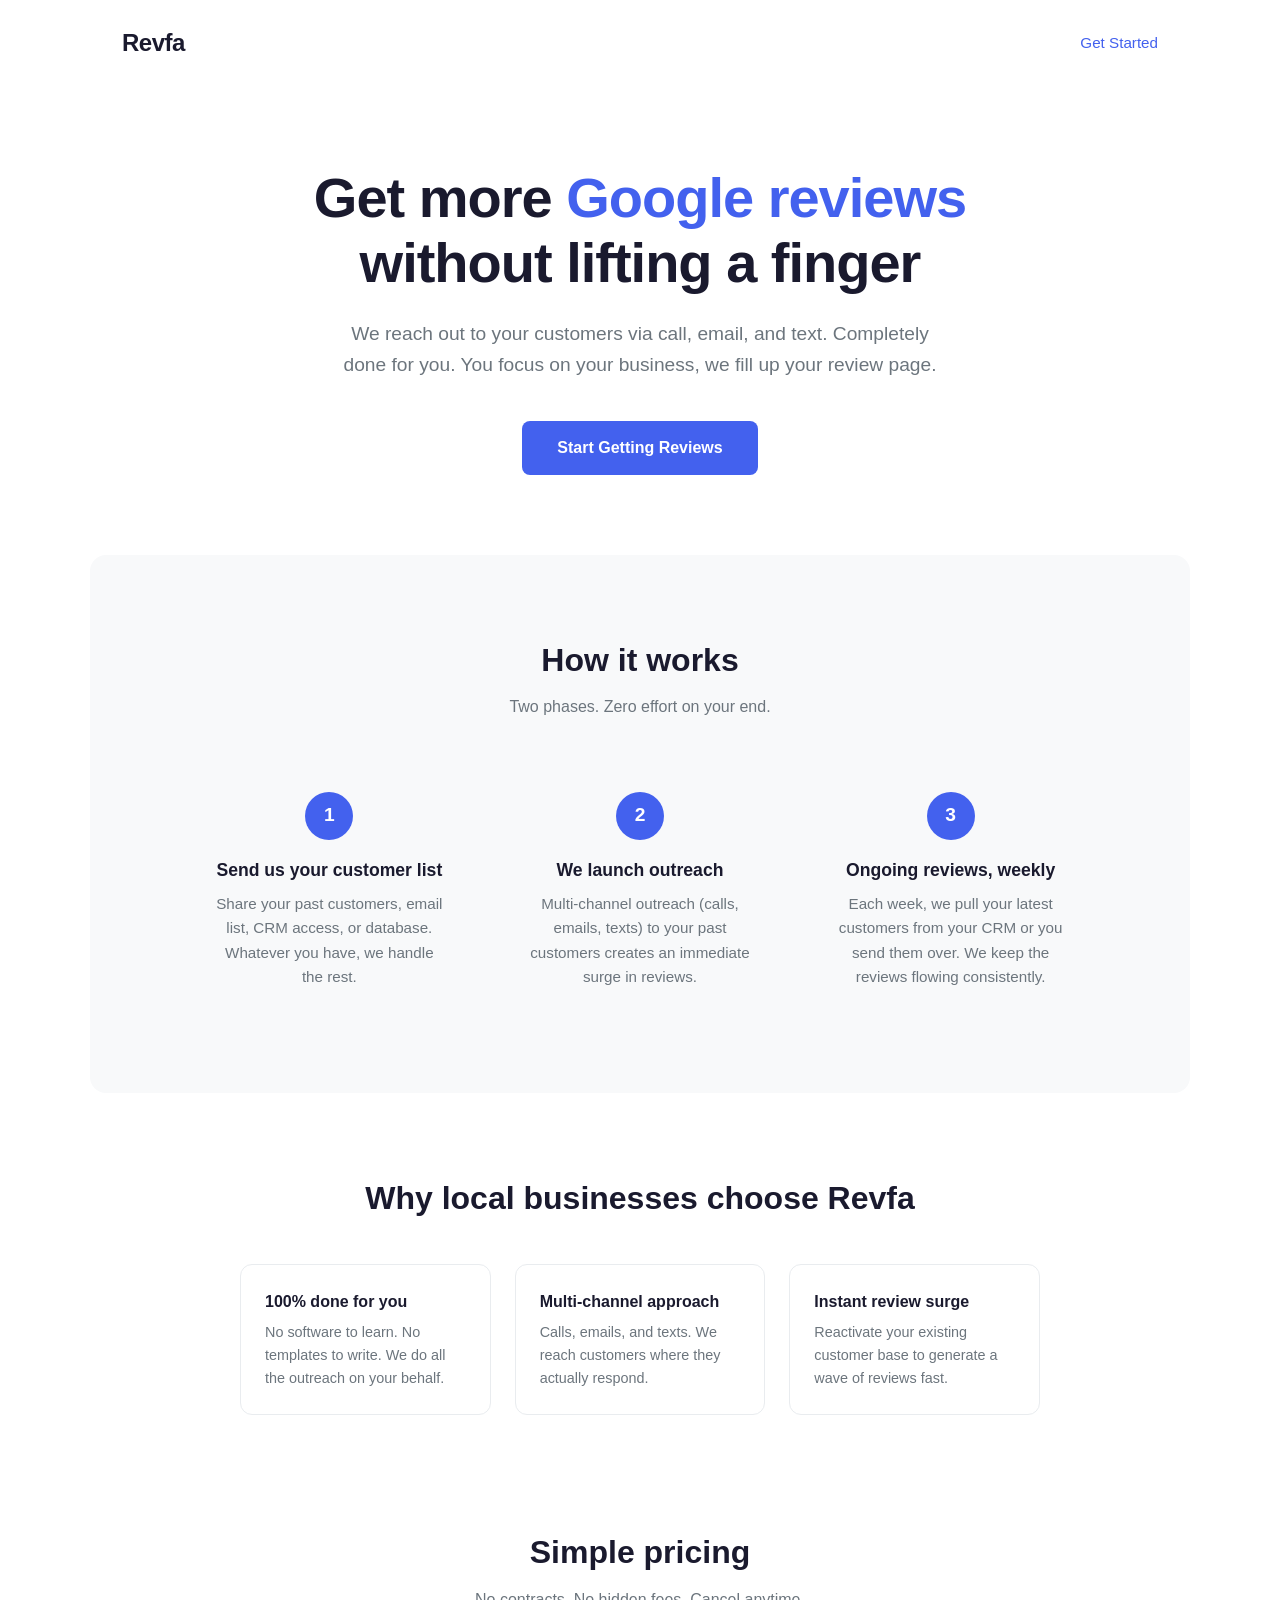
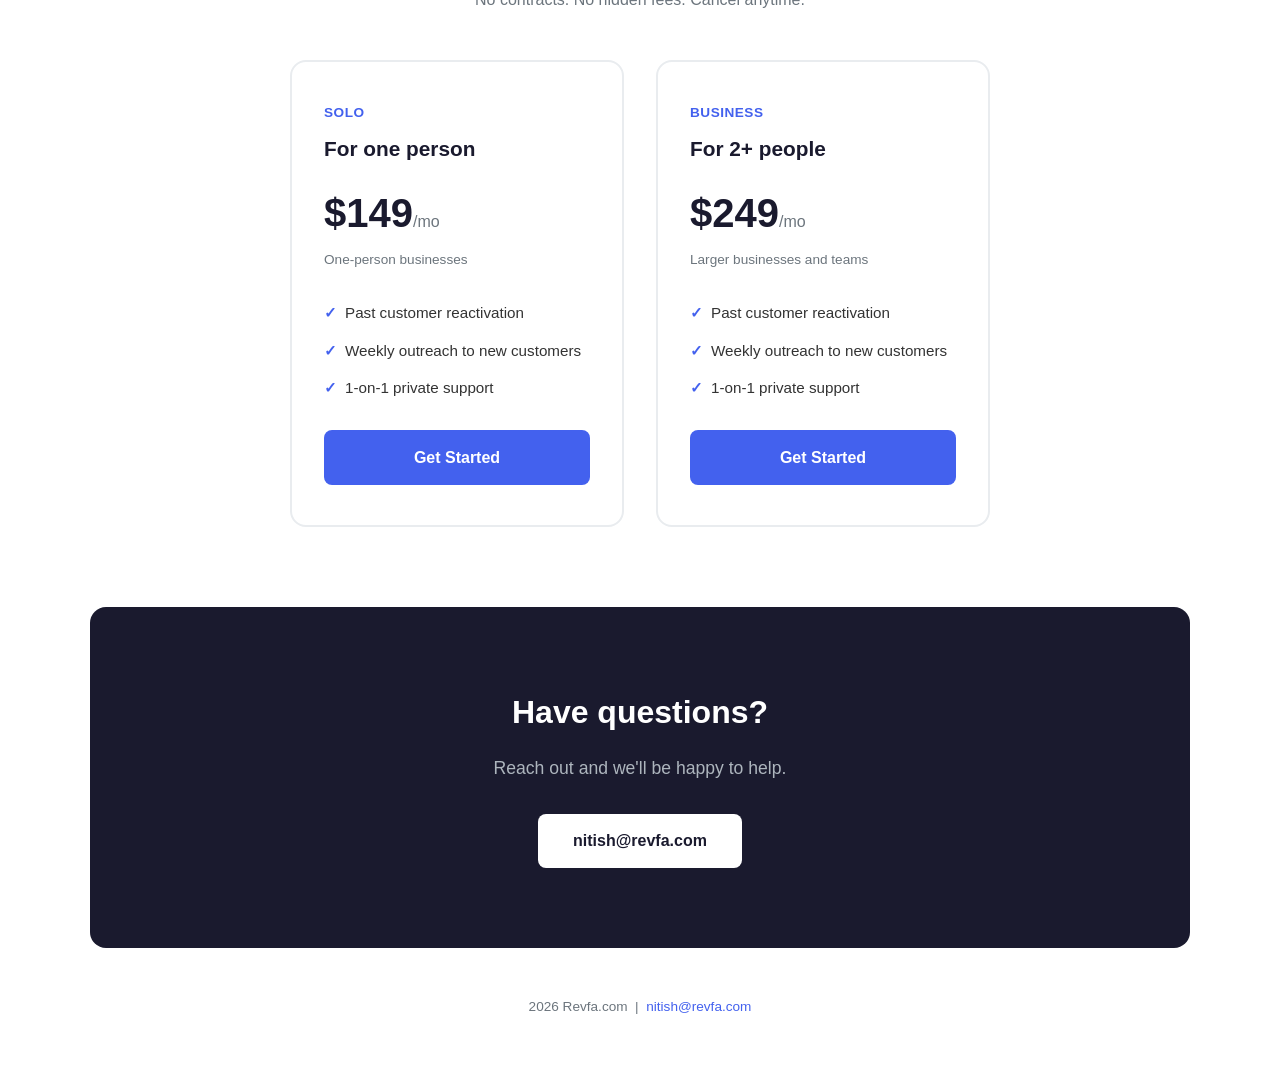
==== index.html @ 85f2ba92 "Update index.html" ====
<!DOCTYPE html>
<html lang="en">
<head>
    <meta charset="UTF-8">
    <meta name="viewport" content="width=device-width, initial-scale=1.0">
    <title>Revfa</title>
    <meta name="description" content="Revfa helps local businesses get more Google reviews through done-for-you multi-channel outreach to your customers.">
    <link rel="icon" href="data:image/svg+xml,<svg xmlns='http://www.w3.org/2000/svg' viewBox='0 0 32 32'><text x='4' y='26' font-size='28' font-weight='bold' font-family='system-ui,sans-serif' fill='%234361ee'>R</text></svg>">
    <style>
        * {
            margin: 0;
            padding: 0;
            box-sizing: border-box;
        }

        :root {
            --primary: #1a1a2e;
            --accent: #4361ee;
            --accent-hover: #3a56d4;
            --light: #f8f9fa;
            --gray: #6c757d;
            --border: #e9ecef;
        }

        html {
            scroll-behavior: smooth;
        }

        body {
            font-family: -apple-system, BlinkMacSystemFont, 'Segoe UI', Roboto, sans-serif;
            color: var(--primary);
            line-height: 1.6;
            background: #fff;
            overflow-x: hidden;
        }

        nav {
            display: flex;
            justify-content: space-between;
            align-items: center;
            padding: 1.5rem 2rem;
            max-width: 1100px;
            margin: 0 auto;
        }

        .logo {
            font-size: 1.5rem;
            font-weight: 700;
            letter-spacing: -0.5px;
        }

        nav a {
            color: var(--accent);
            text-decoration: none;
            font-weight: 500;
            font-size: 0.95rem;
        }

        section {
            max-width: 1100px;
            margin: 0 auto;
            padding: 5rem 2rem;
        }

        /* Hero */
        .hero {
            text-align: center;
        }

        .hero h1 {
            font-size: clamp(2.2rem, 5vw, 3.5rem);
            font-weight: 800;
            line-height: 1.15;
            margin-bottom: 1.5rem;
            letter-spacing: -1px;
        }

        .hero h1 span {
            color: var(--accent);
        }

        .hero p {
            font-size: 1.2rem;
            color: var(--gray);
            max-width: 600px;
            margin: 0 auto 2.5rem;
        }

        .cta-btn {
            display: inline-block;
            background: var(--accent);
            color: #fff;
            padding: 0.9rem 2.2rem;
            border-radius: 8px;
            text-decoration: none;
            font-weight: 600;
            font-size: 1rem;
            transition: background 0.2s;
        }

        .cta-btn:hover {
            background: var(--accent-hover);
        }

        /* How it works */
        .how-it-works {
            background: var(--light);
            border-radius: 16px;
            padding: 5rem 2rem;
            margin: 0 auto;
            max-width: 1100px;
        }

        .how-it-works h2 {
            text-align: center;
            font-size: 2rem;
            margin-bottom: 0.5rem;
        }

        .how-it-works > p {
            text-align: center;
            color: var(--gray);
            margin-bottom: 3rem;
        }

        .steps {
            display: grid;
            grid-template-columns: repeat(auto-fit, minmax(250px, 1fr));
            gap: 2rem;
            max-width: 900px;
            margin: 0 auto;
        }

        .step {
            text-align: center;
            padding: 1.5rem;
        }

        .step-number {
            display: inline-flex;
            align-items: center;
            justify-content: center;
            width: 48px;
            height: 48px;
            background: var(--accent);
            color: #fff;
            border-radius: 50%;
            font-weight: 700;
            font-size: 1.2rem;
            margin-bottom: 1rem;
        }

        .step h3 {
            font-size: 1.1rem;
            margin-bottom: 0.5rem;
        }

        .step p {
            color: var(--gray);
            font-size: 0.95rem;
        }

        /* Value props */
        .value {
            text-align: center;
            padding-bottom: 2rem;
        }

        .value h2 {
            font-size: 2rem;
            margin-bottom: 2.5rem;
        }

        .value-grid {
            display: grid;
            grid-template-columns: repeat(auto-fit, minmax(220px, 1fr));
            gap: 1.5rem;
            max-width: 800px;
            margin: 0 auto;
        }

        .value-item {
            padding: 1.5rem;
            border: 1px solid var(--border);
            border-radius: 12px;
            text-align: left;
        }

        .value-item h4 {
            margin-bottom: 0.4rem;
            font-size: 1rem;
        }

        .value-item p {
            color: var(--gray);
            font-size: 0.9rem;
        }

        /* Pricing */
        .pricing {
            text-align: center;
        }

        .pricing h2 {
            font-size: 2rem;
            margin-bottom: 0.5rem;
        }

        .pricing > p {
            color: var(--gray);
            margin-bottom: 3rem;
        }

        .plans {
            display: grid;
            grid-template-columns: repeat(auto-fit, minmax(280px, 1fr));
            gap: 2rem;
            max-width: 700px;
            margin: 0 auto;
        }

        .plan {
            border: 2px solid var(--border);
            border-radius: 16px;
            padding: 2.5rem 2rem;
            text-align: left;
            transition: border-color 0.2s;
        }

        .plan:hover {
            border-color: var(--accent);
        }

        .plan-label {
            font-size: 0.85rem;
            font-weight: 600;
            text-transform: uppercase;
            letter-spacing: 0.5px;
            color: var(--accent);
            margin-bottom: 0.5rem;
        }

        .plan h3 {
            font-size: 1.3rem;
            margin-bottom: 1rem;
        }

        .plan .price {
            font-size: 2.5rem;
            font-weight: 800;
            margin-bottom: 0.25rem;
        }

        .plan .price span {
            font-size: 1rem;
            font-weight: 400;
            color: var(--gray);
        }

        .plan .price-note {
            color: var(--gray);
            font-size: 0.85rem;
            margin-bottom: 1.5rem;
        }

        .plan ul {
            list-style: none;
            margin-bottom: 1.5rem;
        }

        .plan ul li {
            padding: 0.4rem 0;
            font-size: 0.95rem;
            color: #333;
        }

        .plan ul li::before {
            content: "✓";
            color: var(--accent);
            font-weight: 700;
            margin-right: 0.5rem;
        }

        .plan .cta-btn {
            display: block;
            text-align: center;
            width: 100%;
        }

        /* CTA */
        .final-cta {
            text-align: center;
            background: var(--primary);
            color: #fff;
            border-radius: 16px;
            padding: 5rem 2rem;
            max-width: 1100px;
            margin: 0 auto;
        }

        .final-cta h2 {
            font-size: 2rem;
            margin-bottom: 1rem;
        }

        .final-cta p {
            color: #adb5bd;
            margin-bottom: 2rem;
            font-size: 1.1rem;
        }

        .final-cta .cta-btn {
            background: #fff;
            color: var(--primary);
        }

        .final-cta .cta-btn:hover {
            background: var(--light);
        }

        /* Footer */
        footer {
            text-align: center;
            padding: 3rem 2rem;
            color: var(--gray);
            font-size: 0.85rem;
        }

        footer a {
            color: var(--accent);
            text-decoration: none;
        }

        @media (max-width: 600px) {
            nav { padding: 1.25rem 1.5rem; }
            section { padding: 3.5rem 1.5rem; }
            .hero h1 br { display: none; }
            .hero h1 { font-size: 2rem; line-height: 1.3; }
            .hero p { font-size: 1.05rem; }
            .how-it-works {
                padding: 3rem 1.5rem;
                margin: 0 1rem;
                border-radius: 12px;
            }
            .steps { grid-template-columns: 1fr; }
            .value { padding-bottom: 1.5rem; }
            .value-grid { grid-template-columns: 1fr; }
            .plans { grid-template-columns: 1fr; }
            .final-cta {
                padding: 3rem 1.5rem;
                margin: 0 1rem;
                border-radius: 12px;
            }
            footer { padding: 2rem 1.5rem; }
        }
    </style>
</head>
<body>

<nav>
    <div class="logo">Revfa</div>
    <a href="#pricing">Get Started</a>
</nav>

<section class="hero">
    <h1>Get more <span>Google reviews</span> <br>without lifting a finger</h1>
    <p>We reach out to your customers via call, email, and text. Completely done for you. You focus on your business, we fill up your review page.</p>
    <a href="#pricing" class="cta-btn">Start Getting Reviews</a>
</section>

<div class="how-it-works">
    <h2>How it works</h2>
    <p>Two phases. Zero effort on your end.</p>
    <div class="steps">
        <div class="step">
            <div class="step-number">1</div>
            <h3>Send us your customer list</h3>
            <p>Share your past customers, email list, CRM access, or database. Whatever you have, we handle the rest.</p>
        </div>
        <div class="step">
            <div class="step-number">2</div>
            <h3>We launch outreach</h3>
            <p>Multi-channel outreach (calls, emails, texts) to your past customers creates an immediate surge in reviews.</p>
        </div>
        <div class="step">
            <div class="step-number">3</div>
            <h3>Ongoing reviews, weekly</h3>
            <p>Each week, we pull your latest customers from your CRM or you send them over. We keep the reviews flowing consistently.</p>
        </div>
    </div>
</div>

<section class="value">
    <h2>Why local businesses choose Revfa</h2>
    <div class="value-grid">
        <div class="value-item">
            <h4>100% done for you</h4>
            <p>No software to learn. No templates to write. We do all the outreach on your behalf.</p>
        </div>
        <div class="value-item">
            <h4>Multi-channel approach</h4>
            <p>Calls, emails, and texts. We reach customers where they actually respond.</p>
        </div>
        <div class="value-item">
            <h4>Instant review surge</h4>
            <p>Reactivate your existing customer base to generate a wave of reviews fast.</p>
        </div>
    </div>
</section>

<section class="pricing" id="pricing">
    <h2>Simple pricing</h2>
    <p>No contracts. No hidden fees. Cancel anytime.</p>
    <div class="plans">
        <div class="plan">
            <div class="plan-label">Solo</div>
            <h3>For one person</h3>
            <div class="price">$149<span>/mo</span></div>
            <div class="price-note">One-person businesses</div>
            <ul>
                <li>Past customer reactivation</li>
                <li>Weekly outreach to new customers</li>
                <li>1-on-1 private support</li>
            </ul>
            <a href="https://cal.com/nitish-revfa/intro" class="cta-btn">Get Started</a>
        </div>
        <div class="plan">
            <div class="plan-label">Business</div>
            <h3>For 2+ people</h3>
            <div class="price">$249<span>/mo</span></div>
            <div class="price-note">Larger businesses and teams</div>
            <ul>
                <li>Past customer reactivation</li>
                <li>Weekly outreach to new customers</li>
                <li>1-on-1 private support</li>
            </ul>
            <a href="https://cal.com/nitish-revfa/intro" class="cta-btn">Get Started</a>
        </div>
    </div>
</section>

<div class="final-cta">
    <h2>Have questions?</h2>
    <p>Reach out and we'll be happy to help.</p>
    <a href="mailto:nitish@revfa.com" class="cta-btn">nitish@revfa.com</a>
</div>

<footer>
    2026 Revfa.com &nbsp;|&nbsp; <a href="mailto:nitish@revfa.com">nitish@revfa.com</a>
</footer>

</body>
</html>
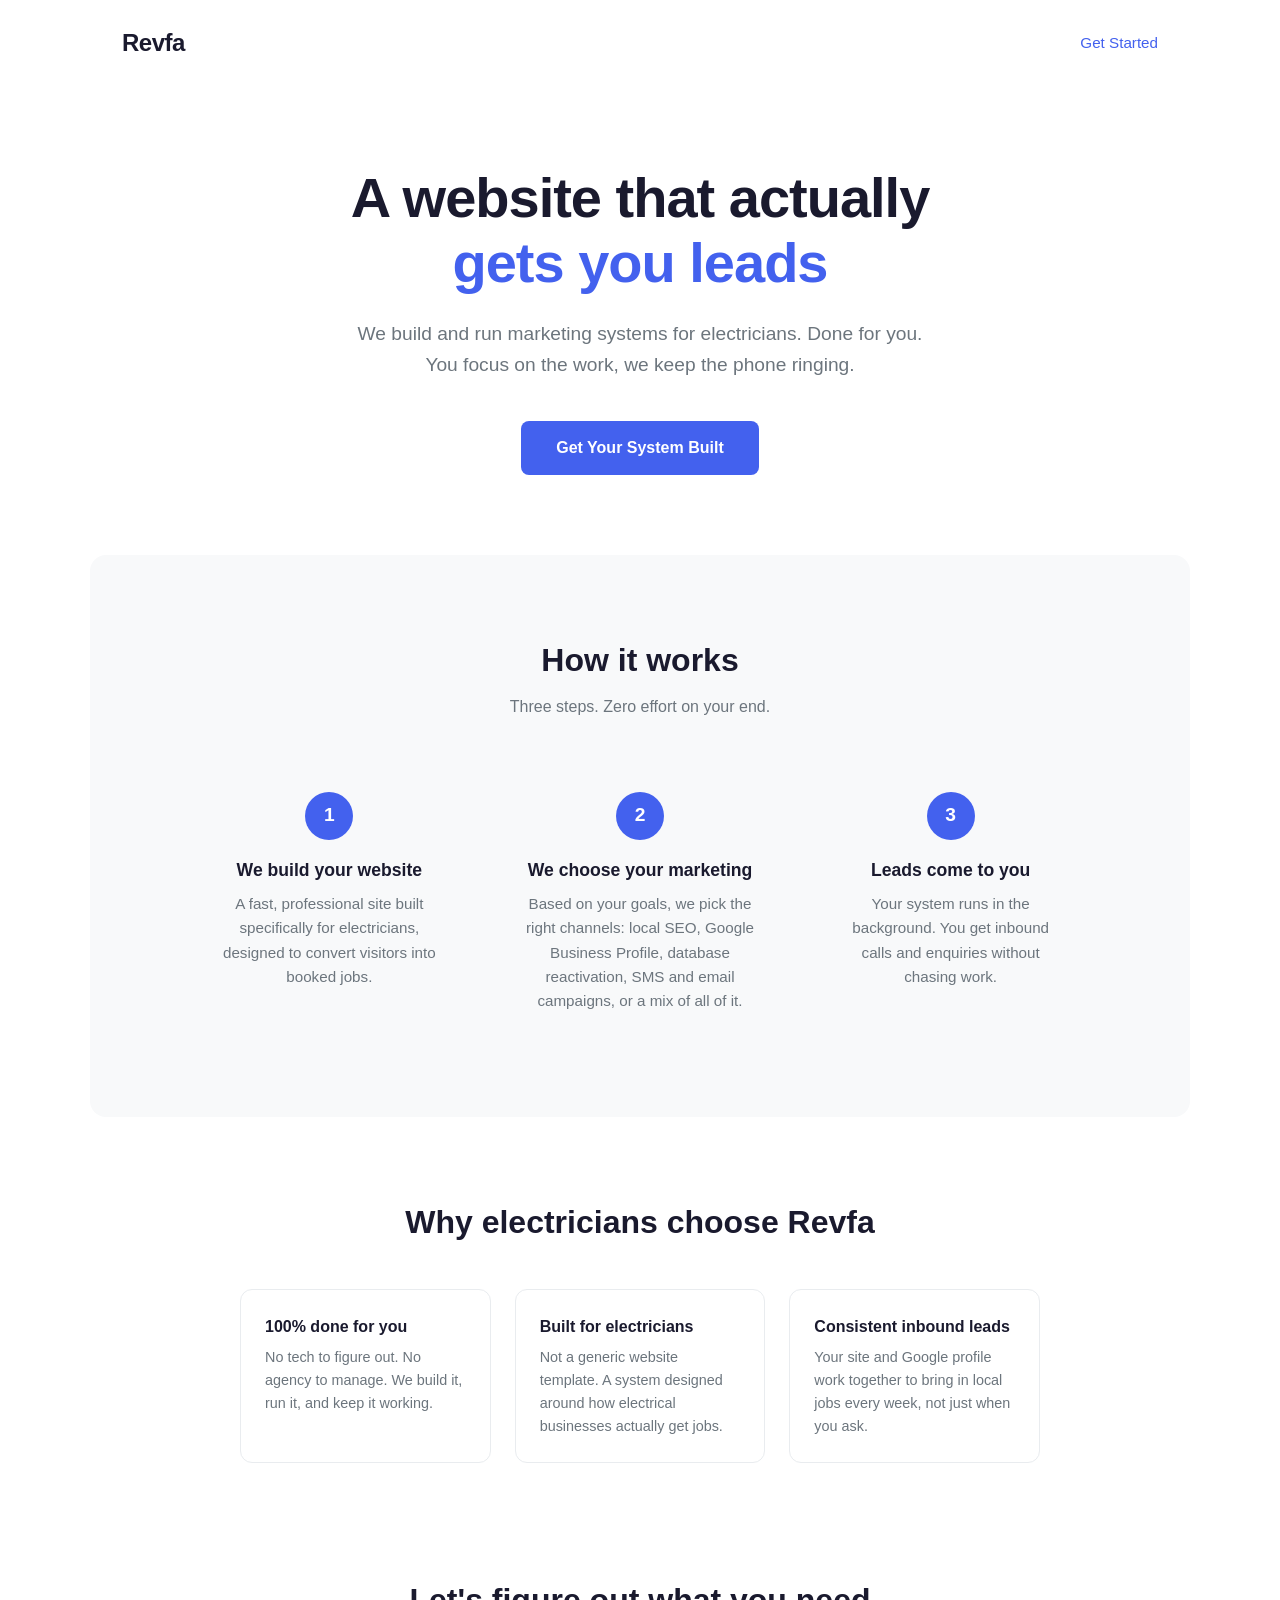
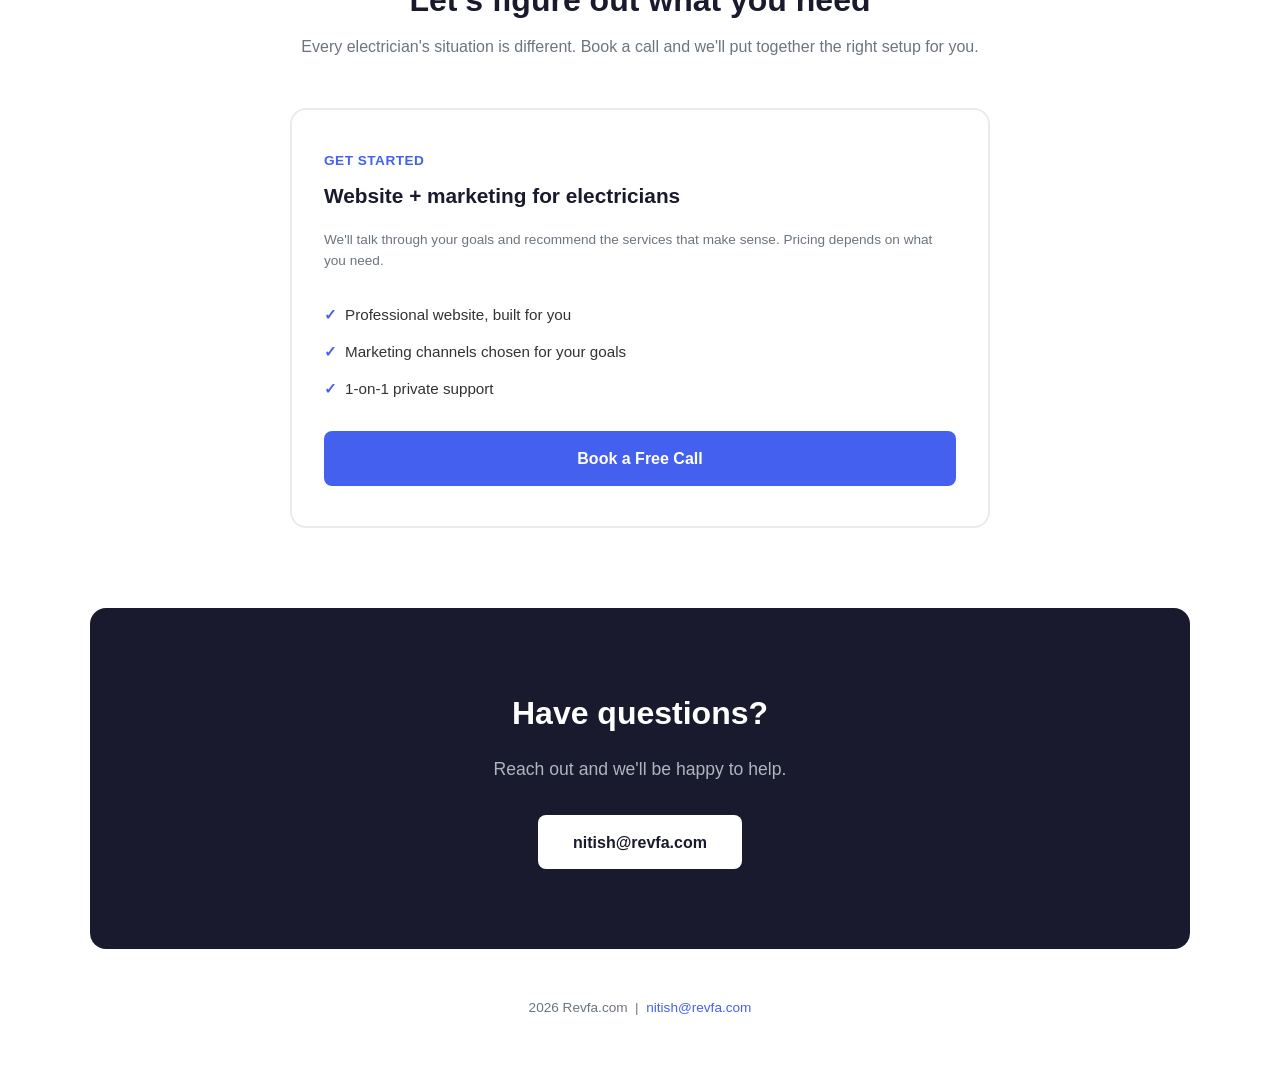
==== commit 1d430e1f: "Add files via upload" ====
--- a/index.html
+++ b/index.html
@@ -4,7 +4,7 @@
     <meta charset="UTF-8">
     <meta name="viewport" content="width=device-width, initial-scale=1.0">
     <title>Revfa</title>
-    <meta name="description" content="Revfa helps local businesses get more Google reviews through done-for-you multi-channel outreach to your customers.">
+    <meta name="description" content="Revfa builds websites and marketing systems for electricians that generate leads on autopilot. Done for you. No tech headaches.">
     <link rel="icon" href="data:image/svg+xml,<svg xmlns='http://www.w3.org/2000/svg' viewBox='0 0 32 32'><text x='4' y='26' font-size='28' font-weight='bold' font-family='system-ui,sans-serif' fill='%234361ee'>R</text></svg>">
     <style>
         * {
@@ -363,78 +363,65 @@
 </nav>
 
 <section class="hero">
-    <h1>Get more <span>Google reviews</span> <br>without lifting a finger</h1>
-    <p>We reach out to your customers via call, email, and text. Completely done for you. You focus on your business, we fill up your review page.</p>
-    <a href="#pricing" class="cta-btn">Start Getting Reviews</a>
+    <h1>A website that actually <br><span>gets you leads</span></h1>
+    <p>We build and run marketing systems for electricians. Done for you. You focus on the work, we keep the phone ringing.</p>
+    <a href="#pricing" class="cta-btn">Get Your System Built</a>
 </section>
 
 <div class="how-it-works">
     <h2>How it works</h2>
-    <p>Two phases. Zero effort on your end.</p>
+    <p>Three steps. Zero effort on your end.</p>
     <div class="steps">
         <div class="step">
             <div class="step-number">1</div>
-            <h3>Send us your customer list</h3>
-            <p>Share your past customers, email list, CRM access, or database. Whatever you have, we handle the rest.</p>
+            <h3>We build your website</h3>
+            <p>A fast, professional site built specifically for electricians, designed to convert visitors into booked jobs.</p>
         </div>
         <div class="step">
             <div class="step-number">2</div>
-            <h3>We launch outreach</h3>
-            <p>Multi-channel outreach (calls, emails, texts) to your past customers creates an immediate surge in reviews.</p>
+            <h3>We choose your marketing</h3>
+            <p>Based on your goals, we pick the right channels: local SEO, Google Business Profile, database reactivation, SMS and email campaigns, or a mix of all of it.</p>
         </div>
         <div class="step">
             <div class="step-number">3</div>
-            <h3>Ongoing reviews, weekly</h3>
-            <p>Each week, we pull your latest customers from your CRM or you send them over. We keep the reviews flowing consistently.</p>
+            <h3>Leads come to you</h3>
+            <p>Your system runs in the background. You get inbound calls and enquiries without chasing work.</p>
         </div>
     </div>
 </div>
 
 <section class="value">
-    <h2>Why local businesses choose Revfa</h2>
+    <h2>Why electricians choose Revfa</h2>
     <div class="value-grid">
         <div class="value-item">
             <h4>100% done for you</h4>
-            <p>No software to learn. No templates to write. We do all the outreach on your behalf.</p>
+            <p>No tech to figure out. No agency to manage. We build it, run it, and keep it working.</p>
         </div>
         <div class="value-item">
-            <h4>Multi-channel approach</h4>
-            <p>Calls, emails, and texts. We reach customers where they actually respond.</p>
+            <h4>Built for electricians</h4>
+            <p>Not a generic website template. A system designed around how electrical businesses actually get jobs.</p>
         </div>
         <div class="value-item">
-            <h4>Instant review surge</h4>
-            <p>Reactivate your existing customer base to generate a wave of reviews fast.</p>
+            <h4>Consistent inbound leads</h4>
+            <p>Your site and Google profile work together to bring in local jobs every week, not just when you ask.</p>
         </div>
     </div>
 </section>
 
 <section class="pricing" id="pricing">
-    <h2>Simple pricing</h2>
-    <p>No contracts. No hidden fees. Cancel anytime.</p>
+    <h2>Let's figure out what you need</h2>
+    <p>Every electrician's situation is different. Book a call and we'll put together the right setup for you.</p>
     <div class="plans">
         <div class="plan">
-            <div class="plan-label">Solo</div>
-            <h3>For one person</h3>
-            <div class="price">$149<span>/mo</span></div>
-            <div class="price-note">One-person businesses</div>
+            <div class="plan-label">Get Started</div>
+            <h3>Website + marketing for electricians</h3>
+            <div class="price-note" style="margin-bottom: 1.5rem;">We'll talk through your goals and recommend the services that make sense. Pricing depends on what you need.</div>
             <ul>
-                <li>Past customer reactivation</li>
-                <li>Weekly outreach to new customers</li>
+                <li>Professional website, built for you</li>
+                <li>Marketing channels chosen for your goals</li>
                 <li>1-on-1 private support</li>
             </ul>
-            <a href="https://cal.com/nitish-revfa/intro" class="cta-btn">Get Started</a>
-        </div>
-        <div class="plan">
-            <div class="plan-label">Business</div>
-            <h3>For 2+ people</h3>
-            <div class="price">$249<span>/mo</span></div>
-            <div class="price-note">Larger businesses and teams</div>
-            <ul>
-                <li>Past customer reactivation</li>
-                <li>Weekly outreach to new customers</li>
-                <li>1-on-1 private support</li>
-            </ul>
-            <a href="https://cal.com/nitish-revfa/intro" class="cta-btn">Get Started</a>
+            <a href="https://cal.com/nitish-revfa/intro" class="cta-btn">Book a Free Call</a>
         </div>
     </div>
 </section>
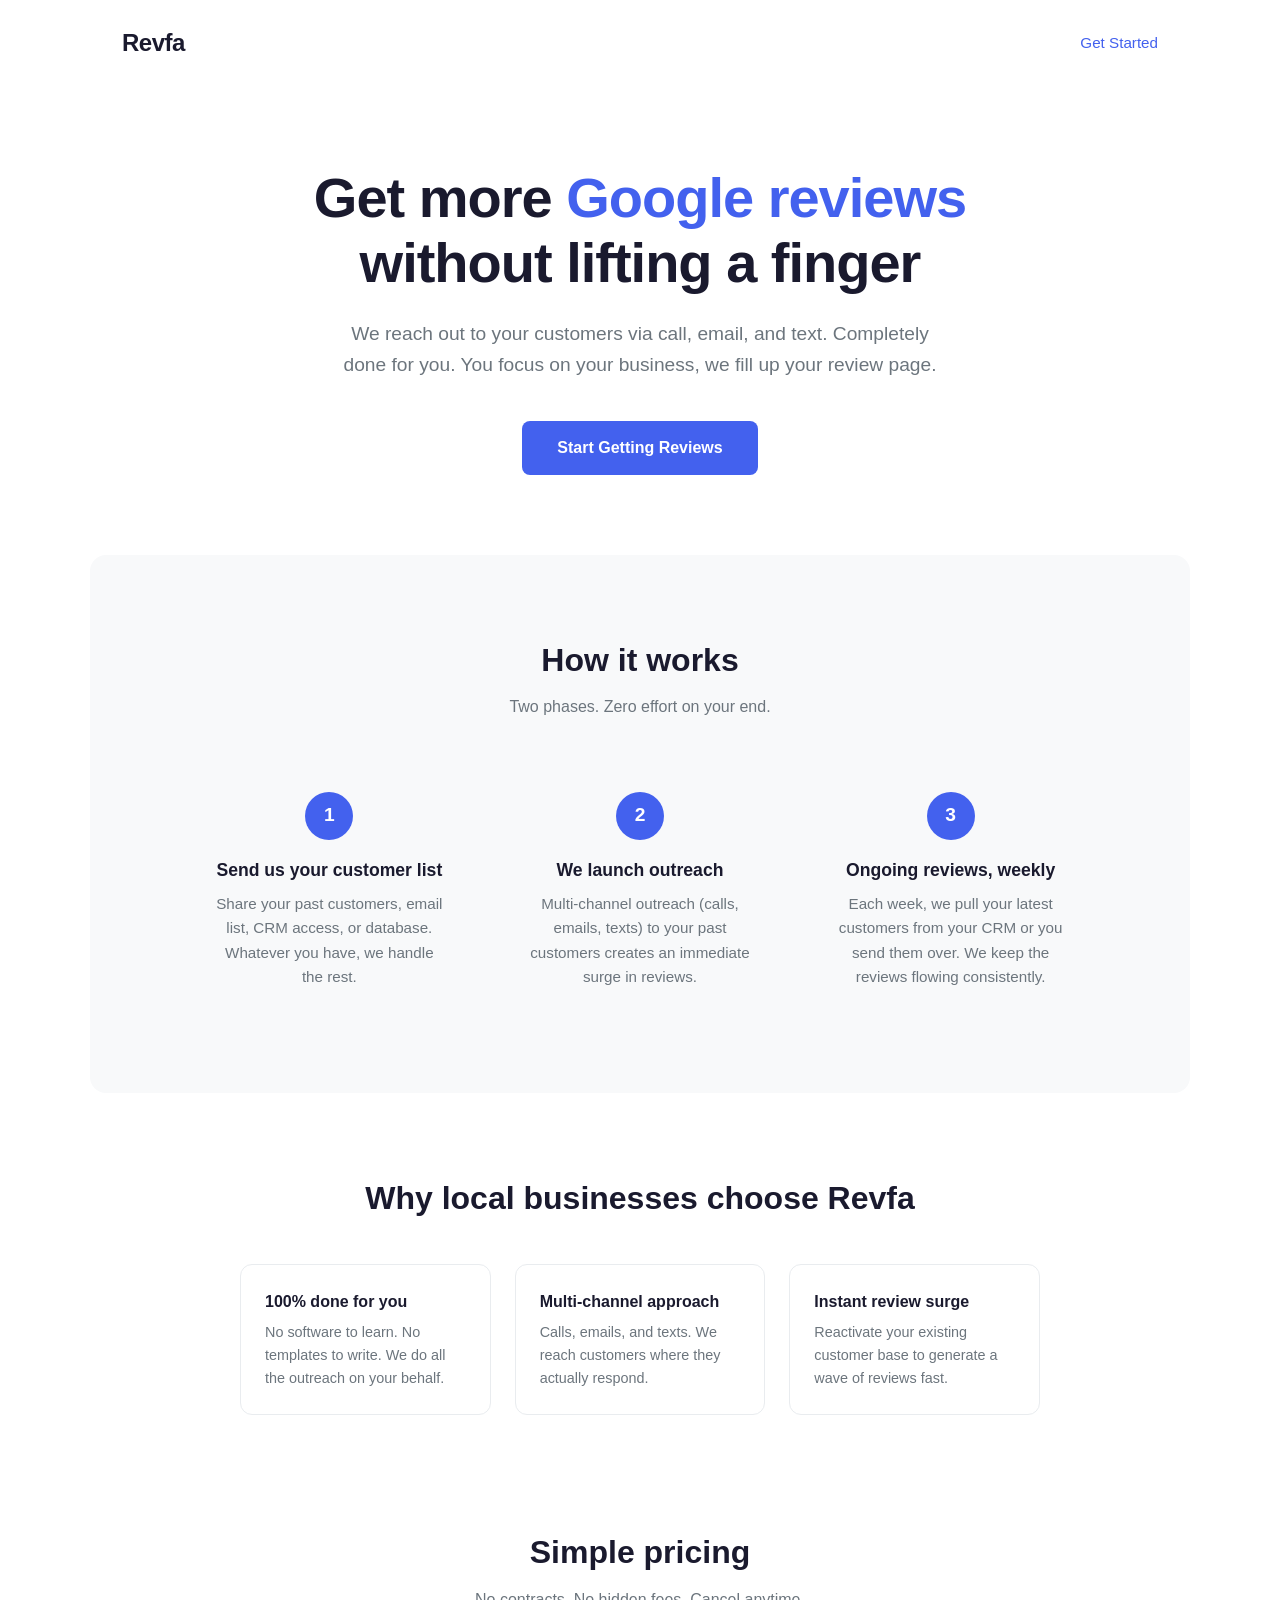
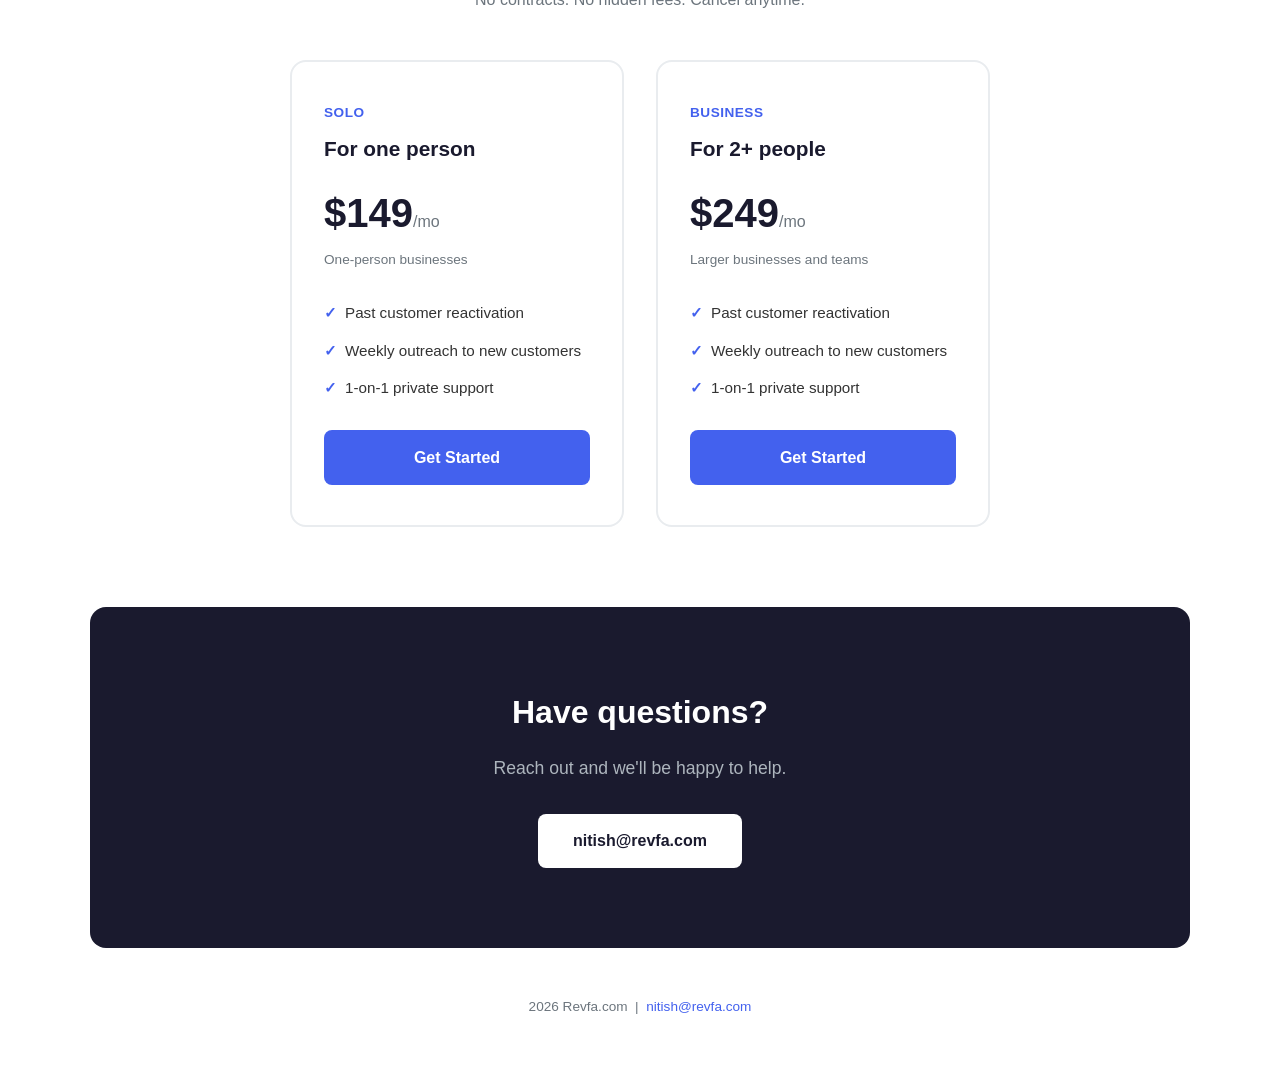
==== commit 1630aedb: "Update index.html" ====
--- a/index.html
+++ b/index.html
@@ -4,7 +4,7 @@
     <meta charset="UTF-8">
     <meta name="viewport" content="width=device-width, initial-scale=1.0">
     <title>Revfa</title>
-    <meta name="description" content="Revfa builds websites and marketing systems for electricians that generate leads on autopilot. Done for you. No tech headaches.">
+    <meta name="description" content="Revfa helps local businesses get more Google reviews through done-for-you multi-channel outreach to your customers.">
     <link rel="icon" href="data:image/svg+xml,<svg xmlns='http://www.w3.org/2000/svg' viewBox='0 0 32 32'><text x='4' y='26' font-size='28' font-weight='bold' font-family='system-ui,sans-serif' fill='%234361ee'>R</text></svg>">
     <style>
         * {
@@ -363,65 +363,78 @@
 </nav>
 
 <section class="hero">
-    <h1>A website that actually <br><span>gets you leads</span></h1>
-    <p>We build and run marketing systems for electricians. Done for you. You focus on the work, we keep the phone ringing.</p>
-    <a href="#pricing" class="cta-btn">Get Your System Built</a>
+    <h1>Get more <span>Google reviews</span> <br>without lifting a finger</h1>
+    <p>We reach out to your customers via call, email, and text. Completely done for you. You focus on your business, we fill up your review page.</p>
+    <a href="#pricing" class="cta-btn">Start Getting Reviews</a>
 </section>
 
 <div class="how-it-works">
     <h2>How it works</h2>
-    <p>Three steps. Zero effort on your end.</p>
+    <p>Two phases. Zero effort on your end.</p>
     <div class="steps">
         <div class="step">
             <div class="step-number">1</div>
-            <h3>We build your website</h3>
-            <p>A fast, professional site built specifically for electricians, designed to convert visitors into booked jobs.</p>
+            <h3>Send us your customer list</h3>
+            <p>Share your past customers, email list, CRM access, or database. Whatever you have, we handle the rest.</p>
         </div>
         <div class="step">
             <div class="step-number">2</div>
-            <h3>We choose your marketing</h3>
-            <p>Based on your goals, we pick the right channels: local SEO, Google Business Profile, database reactivation, SMS and email campaigns, or a mix of all of it.</p>
+            <h3>We launch outreach</h3>
+            <p>Multi-channel outreach (calls, emails, texts) to your past customers creates an immediate surge in reviews.</p>
         </div>
         <div class="step">
             <div class="step-number">3</div>
-            <h3>Leads come to you</h3>
-            <p>Your system runs in the background. You get inbound calls and enquiries without chasing work.</p>
+            <h3>Ongoing reviews, weekly</h3>
+            <p>Each week, we pull your latest customers from your CRM or you send them over. We keep the reviews flowing consistently.</p>
         </div>
     </div>
 </div>
 
 <section class="value">
-    <h2>Why electricians choose Revfa</h2>
+    <h2>Why local businesses choose Revfa</h2>
     <div class="value-grid">
         <div class="value-item">
             <h4>100% done for you</h4>
-            <p>No tech to figure out. No agency to manage. We build it, run it, and keep it working.</p>
+            <p>No software to learn. No templates to write. We do all the outreach on your behalf.</p>
         </div>
         <div class="value-item">
-            <h4>Built for electricians</h4>
-            <p>Not a generic website template. A system designed around how electrical businesses actually get jobs.</p>
+            <h4>Multi-channel approach</h4>
+            <p>Calls, emails, and texts. We reach customers where they actually respond.</p>
         </div>
         <div class="value-item">
-            <h4>Consistent inbound leads</h4>
-            <p>Your site and Google profile work together to bring in local jobs every week, not just when you ask.</p>
+            <h4>Instant review surge</h4>
+            <p>Reactivate your existing customer base to generate a wave of reviews fast.</p>
         </div>
     </div>
 </section>
 
 <section class="pricing" id="pricing">
-    <h2>Let's figure out what you need</h2>
-    <p>Every electrician's situation is different. Book a call and we'll put together the right setup for you.</p>
+    <h2>Simple pricing</h2>
+    <p>No contracts. No hidden fees. Cancel anytime.</p>
     <div class="plans">
         <div class="plan">
-            <div class="plan-label">Get Started</div>
-            <h3>Website + marketing for electricians</h3>
-            <div class="price-note" style="margin-bottom: 1.5rem;">We'll talk through your goals and recommend the services that make sense. Pricing depends on what you need.</div>
+            <div class="plan-label">Solo</div>
+            <h3>For one person</h3>
+            <div class="price">$149<span>/mo</span></div>
+            <div class="price-note">One-person businesses</div>
             <ul>
-                <li>Professional website, built for you</li>
-                <li>Marketing channels chosen for your goals</li>
+                <li>Past customer reactivation</li>
+                <li>Weekly outreach to new customers</li>
                 <li>1-on-1 private support</li>
             </ul>
-            <a href="https://cal.com/nitish-revfa/intro" class="cta-btn">Book a Free Call</a>
+            <a href="https://cal.com/nitish-revfa/intro" class="cta-btn">Get Started</a>
+        </div>
+        <div class="plan">
+            <div class="plan-label">Business</div>
+            <h3>For 2+ people</h3>
+            <div class="price">$249<span>/mo</span></div>
+            <div class="price-note">Larger businesses and teams</div>
+            <ul>
+                <li>Past customer reactivation</li>
+                <li>Weekly outreach to new customers</li>
+                <li>1-on-1 private support</li>
+            </ul>
+            <a href="https://cal.com/nitish-revfa/intro" class="cta-btn">Get Started</a>
         </div>
     </div>
 </section>
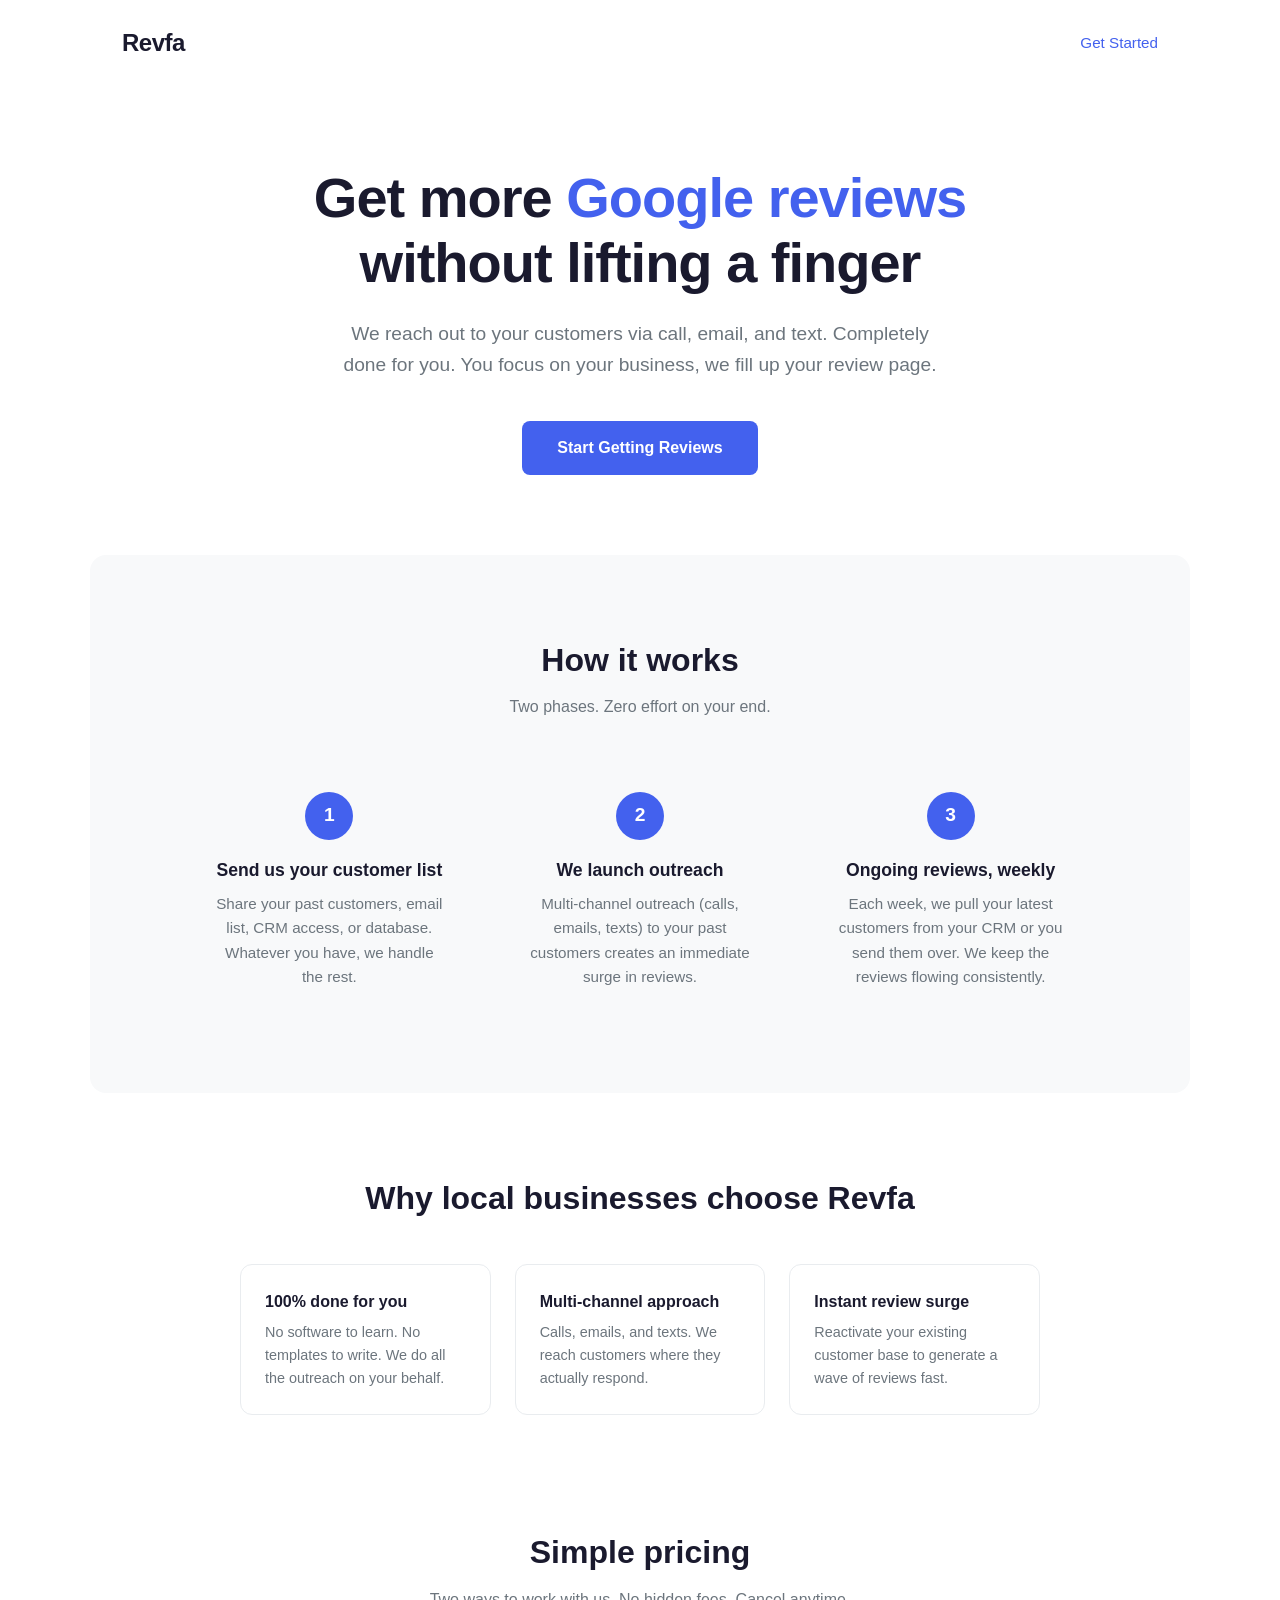
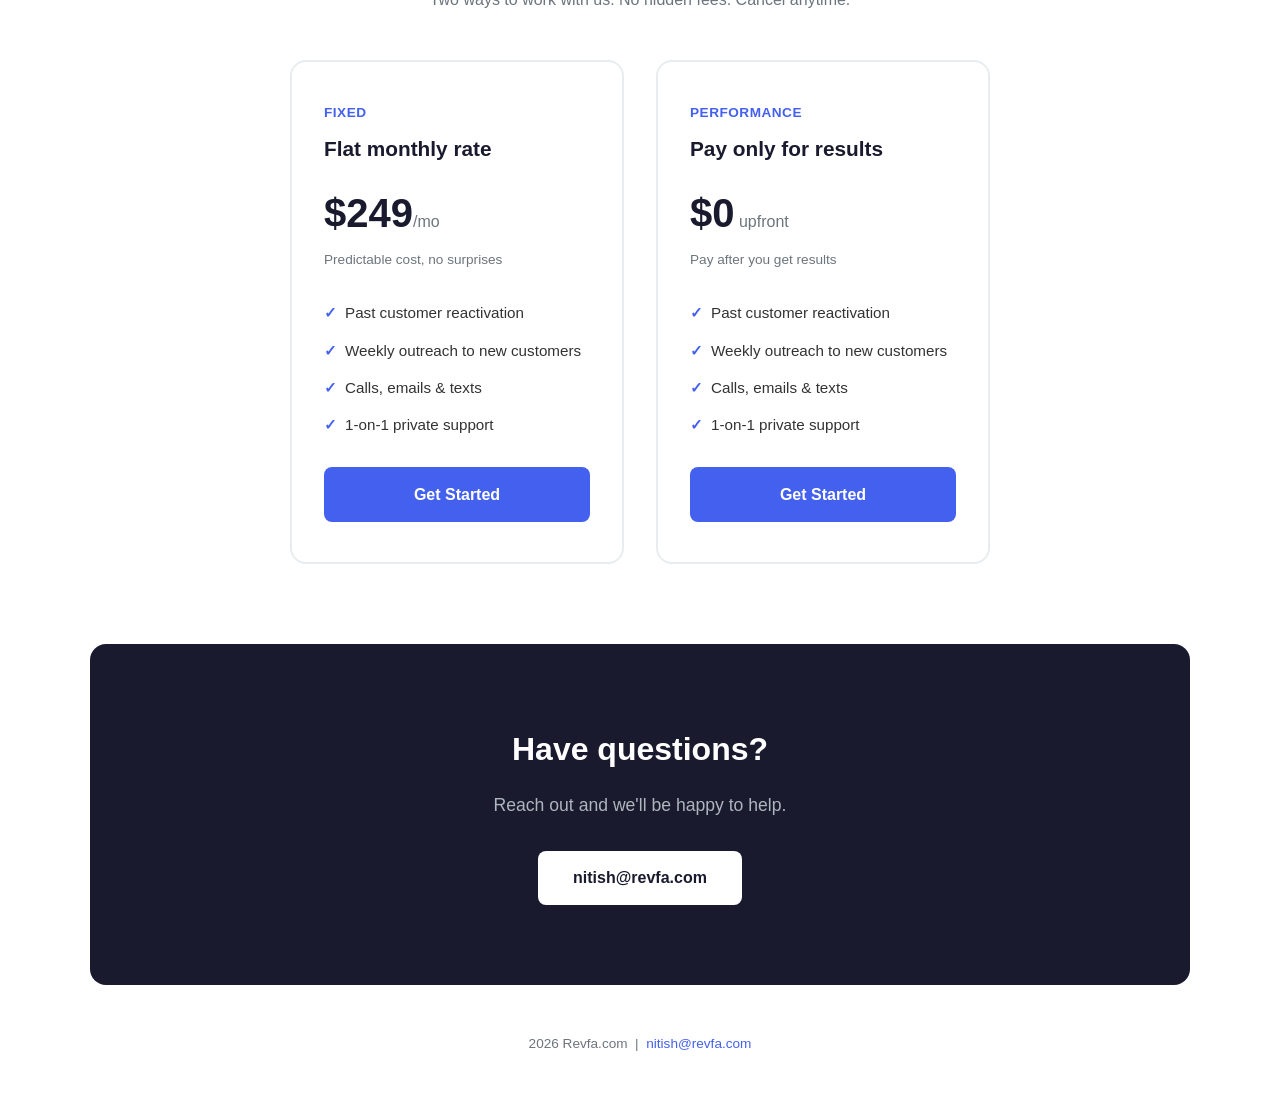
==== commit 7db45f3e: "Update index.html" ====
--- a/index.html
+++ b/index.html
@@ -410,28 +410,30 @@
 
 <section class="pricing" id="pricing">
     <h2>Simple pricing</h2>
-    <p>No contracts. No hidden fees. Cancel anytime.</p>
+    <p>Two ways to work with us. No hidden fees. Cancel anytime.</p>
     <div class="plans">
         <div class="plan">
-            <div class="plan-label">Solo</div>
-            <h3>For one person</h3>
-            <div class="price">$149<span>/mo</span></div>
-            <div class="price-note">One-person businesses</div>
+            <div class="plan-label">Fixed</div>
+            <h3>Flat monthly rate</h3>
+            <div class="price">$249<span>/mo</span></div>
+            <div class="price-note">Predictable cost, no surprises</div>
             <ul>
                 <li>Past customer reactivation</li>
                 <li>Weekly outreach to new customers</li>
+                <li>Calls, emails &amp; texts</li>
                 <li>1-on-1 private support</li>
             </ul>
             <a href="https://cal.com/nitish-revfa/intro" class="cta-btn">Get Started</a>
         </div>
         <div class="plan">
-            <div class="plan-label">Business</div>
-            <h3>For 2+ people</h3>
-            <div class="price">$249<span>/mo</span></div>
-            <div class="price-note">Larger businesses and teams</div>
+            <div class="plan-label">Performance</div>
+            <h3>Pay only for results</h3>
+            <div class="price">$0<span> upfront</span></div>
+            <div class="price-note">Pay after you get results</div>
             <ul>
                 <li>Past customer reactivation</li>
                 <li>Weekly outreach to new customers</li>
+                <li>Calls, emails &amp; texts</li>
                 <li>1-on-1 private support</li>
             </ul>
             <a href="https://cal.com/nitish-revfa/intro" class="cta-btn">Get Started</a>
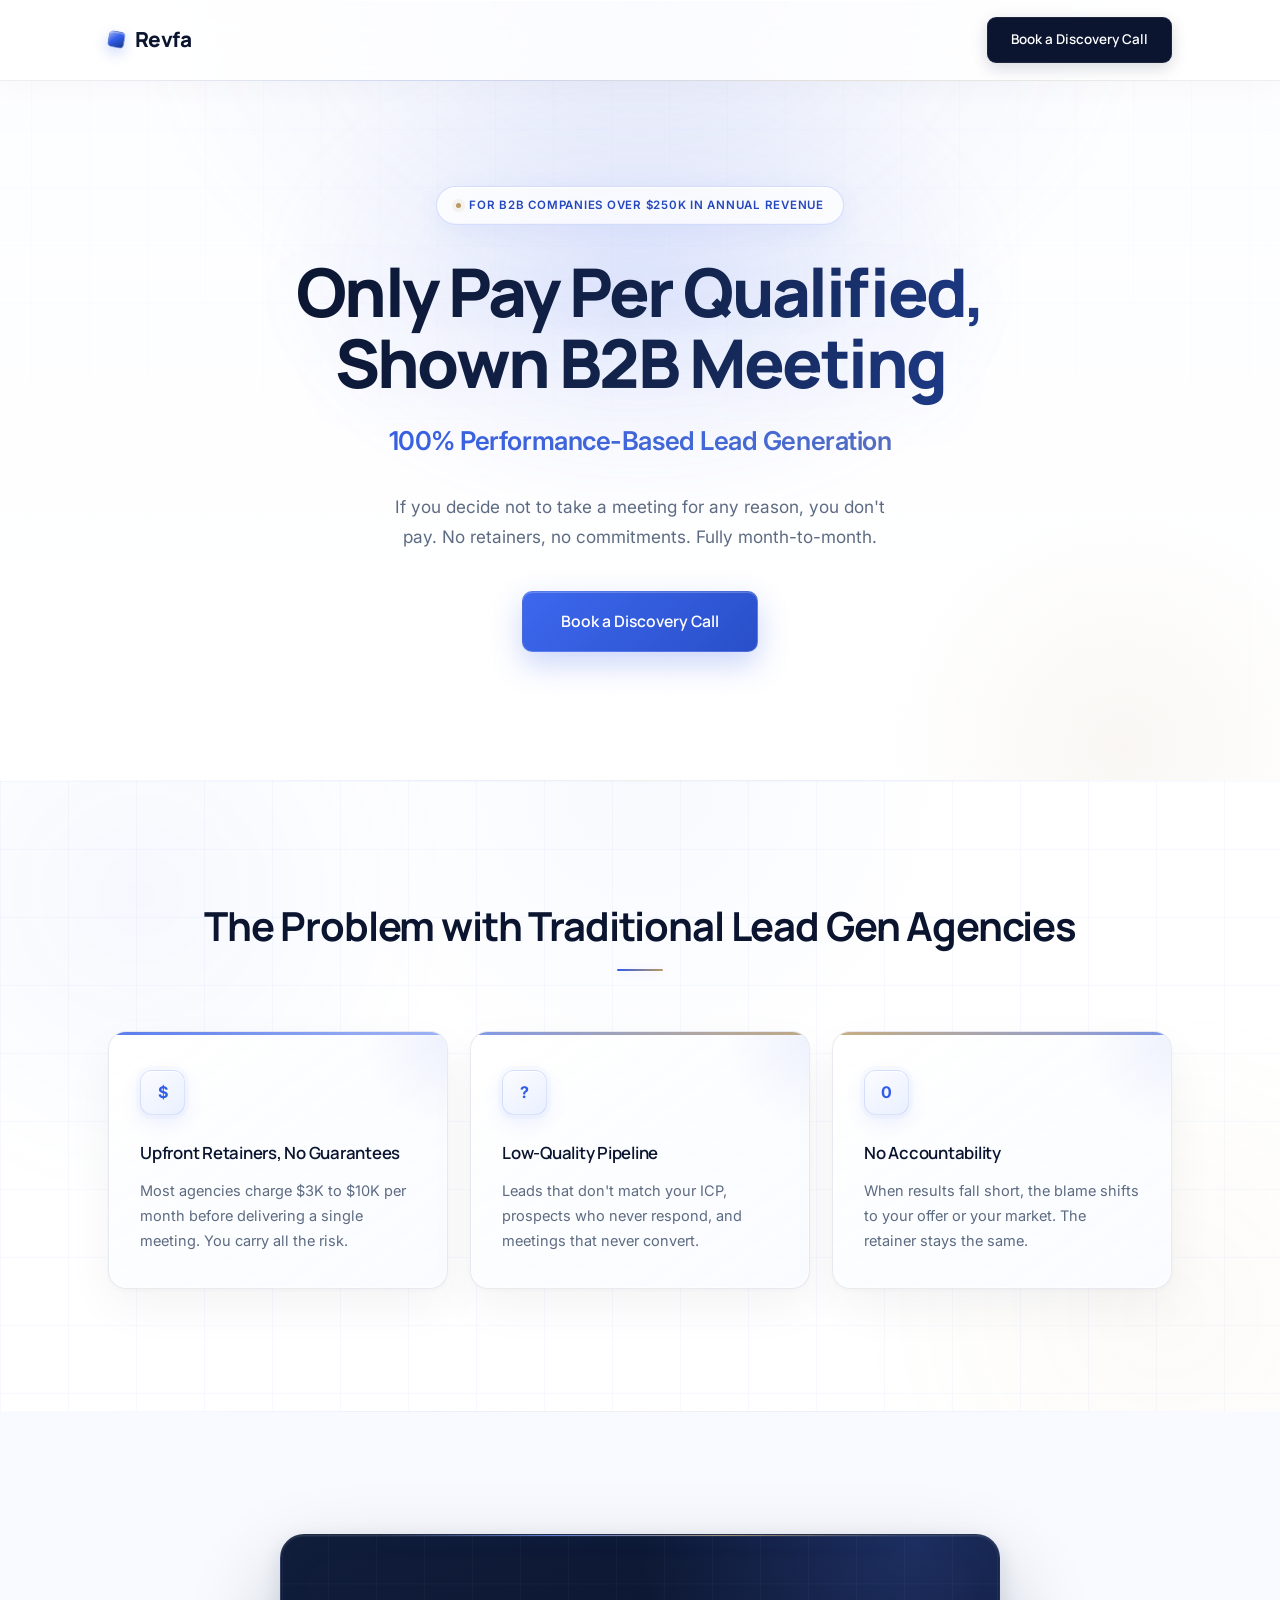
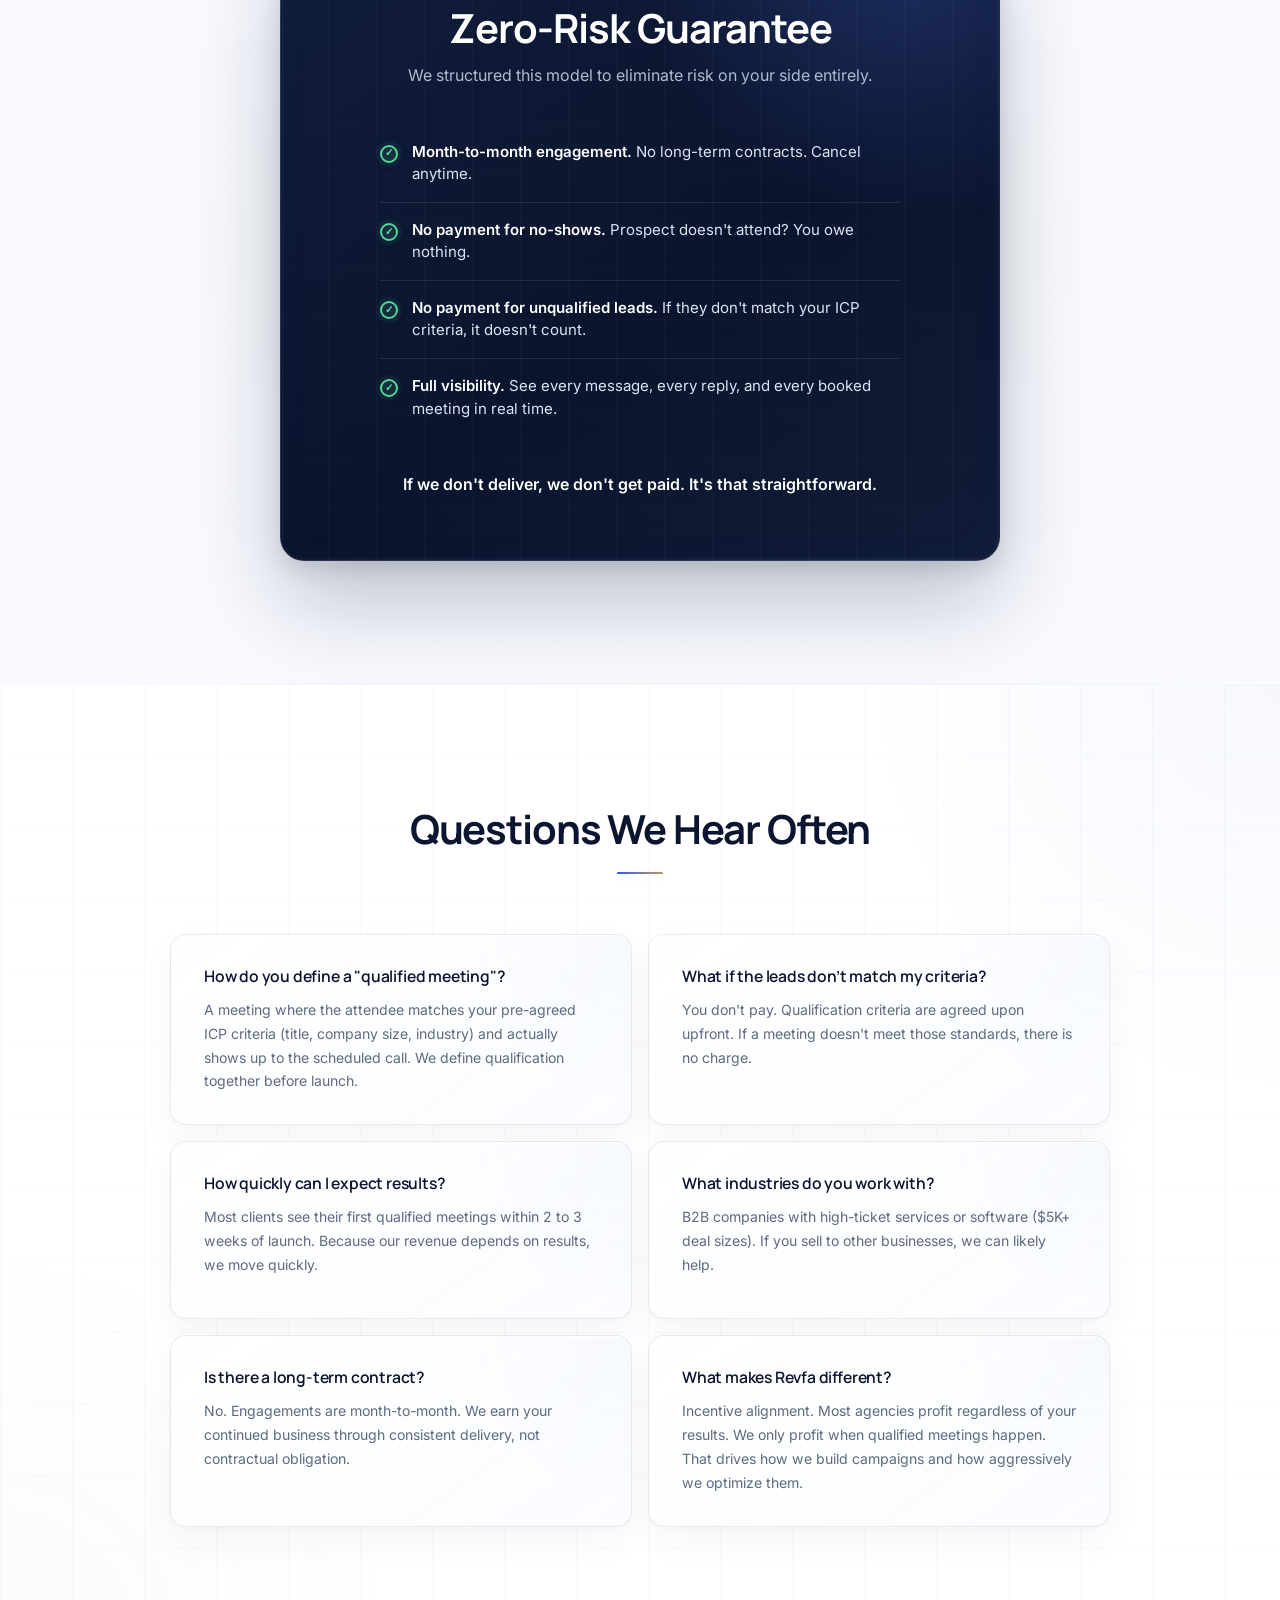
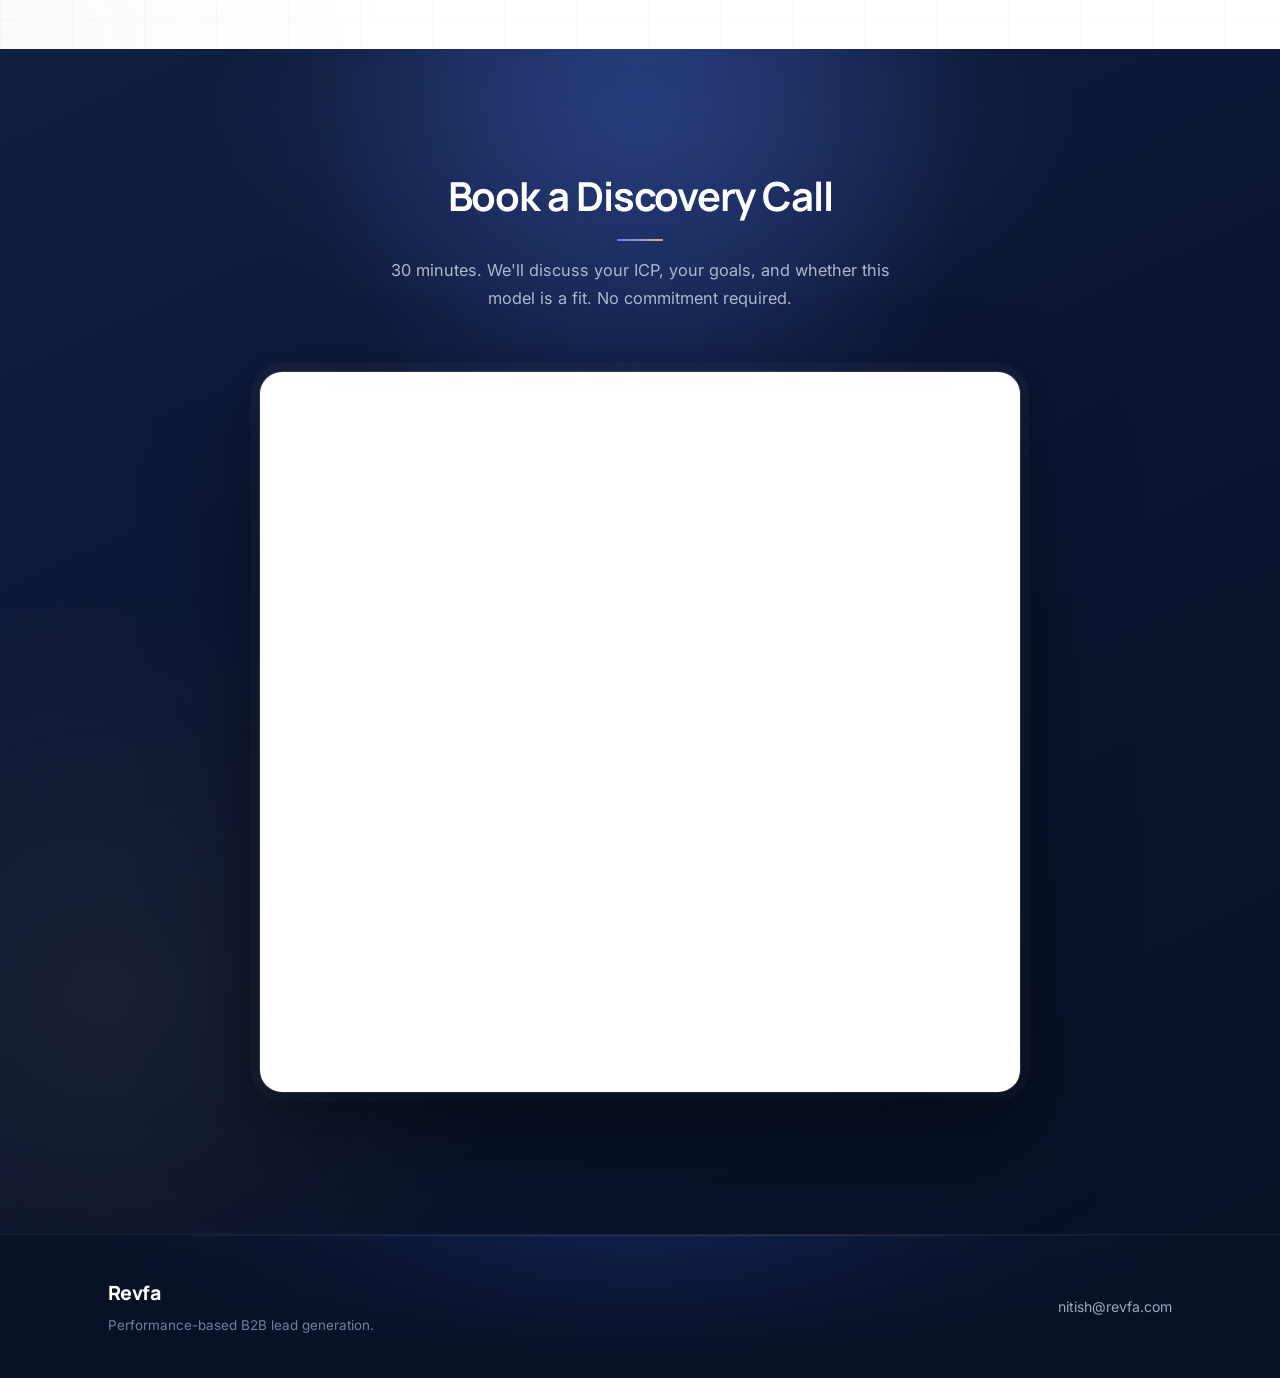
==== commit d6b4fbfb: "Add files via upload" ====
--- a/index.html
+++ b/index.html
@@ -3,453 +3,2023 @@
 <head>
     <meta charset="UTF-8">
     <meta name="viewport" content="width=device-width, initial-scale=1.0">
-    <title>Revfa</title>
-    <meta name="description" content="Revfa helps local businesses get more Google reviews through done-for-you multi-channel outreach to your customers.">
-    <link rel="icon" href="data:image/svg+xml,<svg xmlns='http://www.w3.org/2000/svg' viewBox='0 0 32 32'><text x='4' y='26' font-size='28' font-weight='bold' font-family='system-ui,sans-serif' fill='%234361ee'>R</text></svg>">
+
+    <title>Revfa | Performance-Based B2B Lead Generation</title>
+    <meta name="description" content="Revfa books qualified B2B meetings on a performance basis. You only pay for meetings that show, with no long-term contract and full month-to-month flexibility.">
+    <meta name="author" content="Revfa">
+    <meta name="robots" content="index, follow, max-image-preview:large, max-snippet:-1, max-video-preview:-1">
+    <meta name="googlebot" content="index, follow, max-image-preview:large, max-snippet:-1, max-video-preview:-1">
+    <meta name="referrer" content="strict-origin-when-cross-origin">
+    <meta name="theme-color" content="#0b1530">
+    <meta name="color-scheme" content="light">
+
+    <link rel="canonical" href="https://revfa.com/">
+    <link rel="alternate" hreflang="en" href="https://revfa.com/">
+    <link rel="alternate" hreflang="x-default" href="https://revfa.com/">
+    <link rel="icon" href="/favicon.svg" type="image/svg+xml">
+    <link rel="icon" href="/icon-192.png" type="image/png" sizes="192x192">
+    <link rel="apple-touch-icon" href="/apple-touch-icon.png" sizes="180x180">
+    <link rel="manifest" href="/site.webmanifest">
+
+    <!-- Open Graph -->
+    <meta property="og:title" content="Revfa | Performance-Based B2B Lead Generation">
+    <meta property="og:description" content="Only pay for qualified B2B meetings that show. No long-term contract, with full month-to-month flexibility.">
+    <meta property="og:type" content="website">
+    <meta property="og:url" content="https://revfa.com/">
+    <meta property="og:site_name" content="Revfa">
+    <meta property="og:locale" content="en_US">
+    <meta property="og:image" content="https://revfa.com/og-image.png">
+    <meta property="og:image:secure_url" content="https://revfa.com/og-image.png">
+    <meta property="og:image:type" content="image/png">
+    <meta property="og:image:width" content="1200">
+    <meta property="og:image:height" content="630">
+    <meta property="og:image:alt" content="Revfa performance-based B2B lead generation">
+
+    <!-- X / Twitter -->
+    <meta name="twitter:card" content="summary_large_image">
+    <meta name="twitter:title" content="Revfa | Performance-Based B2B Lead Generation">
+    <meta name="twitter:description" content="Only pay for qualified B2B meetings that show. No long-term contract, with full month-to-month flexibility.">
+    <meta name="twitter:image" content="https://revfa.com/og-image.png">
+    <meta name="twitter:image:alt" content="Revfa performance-based B2B lead generation">
+
+    <!-- Schema.org structured data -->
+    <script type="application/ld+json">
+    {
+      "@context": "https://schema.org",
+      "@graph": [
+        {
+          "@type": "Organization",
+          "@id": "https://revfa.com/#organization",
+          "name": "Revfa",
+          "url": "https://revfa.com/",
+          "logo": {
+            "@type": "ImageObject",
+            "url": "https://revfa.com/icon-512.png",
+            "width": 512,
+            "height": 512
+          },
+          "image": "https://revfa.com/og-image.png",
+          "email": "nitish@revfa.com",
+          "contactPoint": {
+            "@type": "ContactPoint",
+            "email": "nitish@revfa.com",
+            "contactType": "sales",
+            "availableLanguage": "English"
+          }
+        },
+        {
+          "@type": "WebSite",
+          "@id": "https://revfa.com/#website",
+          "url": "https://revfa.com/",
+          "name": "Revfa",
+          "description": "Performance-based B2B lead generation for qualified, shown meetings.",
+          "publisher": { "@id": "https://revfa.com/#organization" },
+          "inLanguage": "en"
+        },
+        {
+          "@type": "WebPage",
+          "@id": "https://revfa.com/#webpage",
+          "url": "https://revfa.com/",
+          "name": "Revfa | Performance-Based B2B Lead Generation",
+          "description": "Revfa books qualified B2B meetings on a performance basis. You only pay for meetings that show.",
+          "isPartOf": { "@id": "https://revfa.com/#website" },
+          "about": { "@id": "https://revfa.com/#service" },
+          "primaryImageOfPage": {
+            "@type": "ImageObject",
+            "url": "https://revfa.com/og-image.png",
+            "width": 1200,
+            "height": 630
+          },
+          "inLanguage": "en"
+        },
+        {
+          "@type": "Service",
+          "@id": "https://revfa.com/#service",
+          "name": "Performance-Based B2B Lead Generation",
+          "serviceType": "B2B lead generation and appointment setting",
+          "description": "Qualified B2B meetings delivered on a performance basis, with payment tied to meetings that show.",
+          "provider": { "@id": "https://revfa.com/#organization" },
+          "areaServed": "Worldwide",
+          "audience": {
+            "@type": "BusinessAudience",
+            "audienceType": "B2B companies over $250K in annual revenue"
+          },
+          "offers": {
+            "@type": "Offer",
+            "url": "https://revfa.com/#book-call",
+            "availability": "https://schema.org/InStock"
+          }
+        },
+        {
+          "@type": "FAQPage",
+          "@id": "https://revfa.com/#faq",
+          "mainEntity": [
+            {
+              "@type": "Question",
+              "name": "How do you define a qualified meeting?",
+              "acceptedAnswer": {
+                "@type": "Answer",
+                "text": "A meeting where the attendee matches your pre-agreed ICP criteria, including title, company size, and industry, and attends the scheduled call. Qualification is defined together before launch."
+              }
+            },
+            {
+              "@type": "Question",
+              "name": "What if the leads do not match my criteria?",
+              "acceptedAnswer": {
+                "@type": "Answer",
+                "text": "You do not pay. Qualification criteria are agreed upon upfront, and there is no charge if a meeting does not meet those standards."
+              }
+            },
+            {
+              "@type": "Question",
+              "name": "How quickly can I expect results?",
+              "acceptedAnswer": {
+                "@type": "Answer",
+                "text": "Most clients see their first qualified meetings within 2 to 3 weeks of launch."
+              }
+            },
+            {
+              "@type": "Question",
+              "name": "What industries do you work with?",
+              "acceptedAnswer": {
+                "@type": "Answer",
+                "text": "Revfa works with B2B companies offering high-ticket services or software, typically with deal sizes of $5K or more."
+              }
+            },
+            {
+              "@type": "Question",
+              "name": "Is there a long-term contract?",
+              "acceptedAnswer": {
+                "@type": "Answer",
+                "text": "No. Engagements are month-to-month, with no long-term contractual obligation."
+              }
+            },
+            {
+              "@type": "Question",
+              "name": "What makes Revfa different?",
+              "acceptedAnswer": {
+                "@type": "Answer",
+                "text": "Revfa only profits when qualified meetings happen, aligning its incentives with the client's results."
+              }
+            }
+          ]
+        }
+      ]
+    }
+    </script>
+
+    <link rel="preconnect" href="https://fonts.googleapis.com">
+    <link rel="preconnect" href="https://fonts.gstatic.com" crossorigin>
+    <link rel="preconnect" href="https://app.cal.com">
+    <link rel="dns-prefetch" href="https://app.cal.com">
+    <link href="https://fonts.googleapis.com/css2?family=Inter:wght@400;500;600&family=Manrope:wght@500;600;700;800&display=swap" rel="stylesheet">
+
     <style>
-        * {
+        /* === RESET & BASE === */
+        *, *::before, *::after {
             margin: 0;
             padding: 0;
             box-sizing: border-box;
         }
 
-        :root {
-            --primary: #1a1a2e;
-            --accent: #4361ee;
-            --accent-hover: #3a56d4;
-            --light: #f8f9fa;
-            --gray: #6c757d;
-            --border: #e9ecef;
-        }
-
         html {
             scroll-behavior: smooth;
         }
 
         body {
-            font-family: -apple-system, BlinkMacSystemFont, 'Segoe UI', Roboto, sans-serif;
-            color: var(--primary);
+            font-family: 'Inter', -apple-system, BlinkMacSystemFont, sans-serif;
+            color: #1d1d1f;
+            background: #fdfdfe;
             line-height: 1.6;
-            background: #fff;
+            -webkit-font-smoothing: antialiased;
             overflow-x: hidden;
         }
 
-        nav {
+        .container {
+            max-width: 1080px;
+            margin: 0 auto;
+            padding: 0 24px;
+        }
+
+        a {
+            text-decoration: none;
+            color: inherit;
+        }
+
+        /* === NAVIGATION === */
+        .navbar {
+            position: fixed;
+            top: 0;
+            left: 0;
+            right: 0;
+            z-index: 1000;
+            background: rgba(253, 253, 254, 0.8);
+            backdrop-filter: blur(20px) saturate(1.2);
+            -webkit-backdrop-filter: blur(20px) saturate(1.2);
+            border-bottom: 1px solid rgba(15, 23, 42, 0.05);
+            padding: 14px 0;
+        }
+
+        .nav-container {
             display: flex;
             justify-content: space-between;
             align-items: center;
-            padding: 1.5rem 2rem;
-            max-width: 1100px;
+        }
+
+        .logo {
+            font-size: 1.35rem;
+            font-weight: 700;
+            color: #0f172a;
+            letter-spacing: -0.4px;
+        }
+
+        .nav-cta {
+            background: #0f172a;
+            color: #ffffff;
+            padding: 10px 24px;
+            border-radius: 8px;
+            font-size: 0.84rem;
+            font-weight: 600;
+            transition: all 0.25s cubic-bezier(0.4, 0, 0.2, 1);
+            box-shadow: 0 1px 3px rgba(15, 23, 42, 0.1);
+        }
+
+        .nav-cta:hover {
+            background: #1e293b;
+            box-shadow: 0 4px 12px rgba(15, 23, 42, 0.15);
+            transform: translateY(-1px);
+        }
+
+        /* === BUTTONS === */
+        .btn {
+            display: inline-block;
+            font-weight: 600;
+            border-radius: 10px;
+            transition: all 0.3s cubic-bezier(0.4, 0, 0.2, 1);
+            cursor: pointer;
+            border: none;
+            text-align: center;
+            position: relative;
+        }
+
+        .btn-primary {
+            background: #0f172a;
+            color: #ffffff;
+            padding: 18px 44px;
+            font-size: 0.98rem;
+            box-shadow: 0 4px 16px rgba(15, 23, 42, 0.2), 0 1px 3px rgba(15, 23, 42, 0.1);
+        }
+
+        .btn-primary:hover {
+            transform: translateY(-2px);
+            box-shadow: 0 8px 30px rgba(15, 23, 42, 0.25), 0 2px 6px rgba(15, 23, 42, 0.1);
+            background: #1e293b;
+        }
+
+        /* === HERO === */
+        .hero {
+            padding: 200px 0 140px;
+            text-align: center;
+            position: relative;
+            background: #fdfdfe;
+            overflow: hidden;
+        }
+
+        .hero-bg {
+            position: absolute;
+            inset: 0;
+            pointer-events: none;
+            overflow: hidden;
+        }
+
+        .hero-bg::before {
+            content: "";
+            position: absolute;
+            top: -40%;
+            left: 50%;
+            transform: translateX(-50%);
+            width: 900px;
+            height: 900px;
+            background: radial-gradient(ellipse, rgba(99, 102, 241, 0.07) 0%, rgba(59, 130, 246, 0.03) 40%, transparent 70%);
+        }
+
+        .hero-bg::after {
+            content: "";
+            position: absolute;
+            bottom: -20%;
+            left: -10%;
+            width: 600px;
+            height: 600px;
+            background: radial-gradient(circle, rgba(14, 165, 233, 0.04) 0%, transparent 60%);
+        }
+
+        .hero .container {
+            position: relative;
+            z-index: 1;
+        }
+
+        .hero-badge {
+            display: inline-flex;
+            align-items: center;
+            gap: 8px;
+            background: linear-gradient(135deg, rgba(99, 102, 241, 0.08), rgba(59, 130, 246, 0.06));
+            border: 1px solid rgba(99, 102, 241, 0.12);
+            color: #4338ca;
+            padding: 10px 22px;
+            border-radius: 100px;
+            font-size: 0.8rem;
+            font-weight: 600;
+            margin-bottom: 36px;
+            letter-spacing: 0.1px;
+        }
+
+        .hero h1 {
+            font-size: clamp(2.4rem, 5.5vw, 3.6rem);
+            font-weight: 800;
+            line-height: 1.12;
+            margin-bottom: 12px;
+            color: #0f172a;
+            letter-spacing: -1.5px;
+            max-width: 780px;
+            margin-left: auto;
+            margin-right: auto;
+        }
+
+        .hero .hero-h2 {
+            font-size: clamp(1.3rem, 2.8vw, 1.7rem);
+            font-weight: 500;
+            color: #475569;
+            margin-bottom: 32px;
+            letter-spacing: -0.3px;
+        }
+
+        .hero-sub {
+            font-size: 1.06rem;
+            color: #64748b;
+            max-width: 500px;
+            margin: 0 auto 44px;
+            line-height: 1.75;
+        }
+
+        .hero-micro {
+            margin-top: 18px;
+            font-size: 0.8rem;
+            color: #94a3b8;
+            letter-spacing: 0.4px;
+            text-transform: uppercase;
+            font-weight: 500;
+        }
+
+        /* === DIVIDER === */
+        .section-divider {
+            height: 1px;
+            background: linear-gradient(90deg, transparent, rgba(15, 23, 42, 0.06) 20%, rgba(15, 23, 42, 0.06) 80%, transparent);
+            margin: 0;
+            border: none;
+        }
+
+        /* === SECTIONS === */
+        .section {
+            padding: 110px 0;
+        }
+
+        .section h2 {
+            font-size: clamp(1.7rem, 3.5vw, 2.2rem);
+            font-weight: 700;
+            text-align: center;
+            margin-bottom: 16px;
+            color: #0f172a;
+            letter-spacing: -0.6px;
+        }
+
+        .section-sub {
+            text-align: center;
+            color: #64748b;
+            font-size: 1.02rem;
+            max-width: 520px;
+            margin: 0 auto 60px;
+            line-height: 1.7;
+        }
+
+        /* === PROBLEM SECTION === */
+        .problem-section {
+            background: #fdfdfe;
+        }
+
+        .problem-section h2 {
+            margin-bottom: 60px;
+        }
+
+        .problem-grid {
+            display: grid;
+            grid-template-columns: repeat(3, 1fr);
+            gap: 20px;
+        }
+
+        .problem-card {
+            background: #ffffff;
+            padding: 40px 30px;
+            border-radius: 16px;
+            border: 1px solid rgba(15, 23, 42, 0.06);
+            box-shadow: 0 1px 3px rgba(15, 23, 42, 0.02), 0 8px 32px rgba(15, 23, 42, 0.03);
+            transition: all 0.3s cubic-bezier(0.4, 0, 0.2, 1);
+        }
+
+        .problem-card:hover {
+            box-shadow: 0 1px 3px rgba(15, 23, 42, 0.02), 0 12px 40px rgba(15, 23, 42, 0.06);
+            transform: translateY(-2px);
+        }
+
+        .problem-icon {
+            width: 44px;
+            height: 44px;
+            border-radius: 12px;
+            display: flex;
+            align-items: center;
+            justify-content: center;
+            margin-bottom: 22px;
+            font-size: 1rem;
+            font-weight: 700;
+            background: linear-gradient(135deg, #fef2f2, #fff1f2);
+            color: #dc2626;
+            border: 1px solid rgba(220, 38, 38, 0.1);
+        }
+
+        .problem-card h3 {
+            font-size: 1.02rem;
+            margin-bottom: 10px;
+            color: #0f172a;
+            font-weight: 600;
+        }
+
+        .problem-card p {
+            color: #64748b;
+            font-size: 0.9rem;
+            line-height: 1.65;
+        }
+
+        /* === RISK SECTION === */
+        .risk-section {
+            background: linear-gradient(180deg, #f8fafc 0%, #fdfdfe 100%);
+        }
+
+        .risk-box {
+            max-width: 620px;
             margin: 0 auto;
+            background: #ffffff;
+            padding: 60px 52px;
+            border-radius: 20px;
+            border: 1px solid rgba(15, 23, 42, 0.06);
+            box-shadow: 0 1px 3px rgba(15, 23, 42, 0.02), 0 12px 48px rgba(15, 23, 42, 0.05);
+            text-align: center;
+        }
+
+        .risk-box h2 {
+            margin-bottom: 12px;
+        }
+
+        .risk-lead {
+            color: #64748b;
+            font-size: 1rem;
+            margin-bottom: 36px;
+        }
+
+        .risk-list {
+            list-style: none;
+            text-align: left;
+            max-width: 460px;
+            margin: 0 auto 36px;
+        }
+
+        .risk-list li {
+            padding: 16px 0;
+            font-size: 0.94rem;
+            color: #334155;
+            border-bottom: 1px solid rgba(15, 23, 42, 0.05);
+            padding-left: 32px;
+            position: relative;
+            line-height: 1.5;
+        }
+
+        .risk-list li::before {
+            content: "";
+            position: absolute;
+            left: 0;
+            top: 20px;
+            width: 18px;
+            height: 18px;
+            background: linear-gradient(135deg, #d1fae5, #a7f3d0);
+            border-radius: 50%;
+            border: 2px solid #16a34a;
+        }
+
+        .risk-list li::after {
+            content: "✓";
+            position: absolute;
+            left: 0;
+            top: 20px;
+            display: grid;
+            place-items: center;
+            width: 18px;
+            height: 18px;
+            font-family: Arial, sans-serif;
+            font-size: 0.65rem;
+            font-weight: 700;
+            color: #16a34a;
+            line-height: 1;
+            transform: translateY(-0.5px);
+        }
+
+        .risk-list li:last-child {
+            border-bottom: none;
+        }
+
+        .risk-bottom {
+            font-weight: 600;
+            color: #0f172a;
+            font-size: 1rem;
+            margin-top: 8px;
+        }
+
+        /* === FAQ SECTION === */
+        .faq-section {
+            background: #fdfdfe;
+        }
+
+        .faq-grid {
+            display: grid;
+            grid-template-columns: repeat(2, 1fr);
+            gap: 18px;
+            max-width: 880px;
+            margin: 0 auto;
+        }
+
+        .faq-section h2 {
+            margin-bottom: 60px;
+        }
+
+        .faq-item {
+            padding: 30px;
+            border-radius: 14px;
+            border: 1px solid rgba(15, 23, 42, 0.05);
+            background: #ffffff;
+            box-shadow: 0 1px 3px rgba(15, 23, 42, 0.02), 0 4px 16px rgba(15, 23, 42, 0.02);
+            transition: all 0.3s cubic-bezier(0.4, 0, 0.2, 1);
+        }
+
+        .faq-item:hover {
+            box-shadow: 0 1px 3px rgba(15, 23, 42, 0.02), 0 8px 32px rgba(15, 23, 42, 0.05);
+            transform: translateY(-1px);
+        }
+
+        .faq-item h3 {
+            font-size: 0.94rem;
+            margin-bottom: 10px;
+            color: #0f172a;
+            font-weight: 600;
+            line-height: 1.4;
+        }
+
+        .faq-item p {
+            color: #64748b;
+            font-size: 0.87rem;
+            line-height: 1.7;
+        }
+
+        /* === CTA / CALENDAR SECTION === */
+        .cta-section {
+            padding: 110px 0 130px;
+            background: linear-gradient(180deg, #f8fafc 0%, #f1f5f9 100%);
+            position: relative;
+        }
+
+        .cta-section::before {
+            content: "";
+            position: absolute;
+            top: 0;
+            left: 50%;
+            transform: translateX(-50%);
+            width: 800px;
+            height: 400px;
+            background: radial-gradient(ellipse, rgba(99, 102, 241, 0.03) 0%, transparent 60%);
+            pointer-events: none;
+        }
+
+        .calendar-embed {
+            max-width: 760px;
+            margin: 0 auto;
+            height: 700px;
+            border-radius: 18px;
+            overflow: visible;
+            border: 1px solid rgba(15, 23, 42, 0.06);
+            background: #ffffff;
+            box-shadow: 0 1px 3px rgba(15, 23, 42, 0.02), 0 12px 48px rgba(15, 23, 42, 0.06);
+        }
+
+        .calendar-embed > div {
+            height: 100%;
+            overflow: visible;
+        }
+
+        /* === FOOTER === */
+        .footer {
+            background: #0f172a;
+            color: #94a3b8;
+            padding: 52px 0 36px;
+        }
+
+        .footer-container {
+            display: flex;
+            justify-content: space-between;
+            align-items: center;
+        }
+
+        .footer-brand .logo {
+            color: #ffffff;
+            display: block;
+            margin-bottom: 6px;
+        }
+
+        .footer-brand p {
+            font-size: 0.84rem;
+            color: #64748b;
+        }
+
+        .footer-contact a {
+            color: #94a3b8;
+            font-size: 0.88rem;
+            transition: color 0.2s;
+        }
+
+        .footer-contact a:hover {
+            color: #ffffff;
+        }
+
+        /* === RESPONSIVE === */
+        @media (max-width: 900px) {
+            .problem-grid {
+                grid-template-columns: 1fr;
+                max-width: 420px;
+                margin: 0 auto;
+            }
+
+            .faq-grid {
+                grid-template-columns: 1fr;
+            }
+        }
+
+        @media (max-width: 768px) {
+            .hero {
+                padding: 150px 0 100px;
+            }
+
+            .section {
+                padding: 80px 0;
+            }
+
+            .risk-box {
+                padding: 44px 28px;
+            }
+
+            .footer-container {
+                flex-direction: column;
+                text-align: center;
+                gap: 16px;
+            }
+        }
+
+        @media (max-width: 480px) {
+            .nav-cta {
+                padding: 8px 16px;
+                font-size: 0.8rem;
+            }
+
+            .btn-primary {
+                padding: 16px 32px;
+            }
+        }
+    </style>
+
+    <style>
+        /* Premium visual system */
+        :root {
+            --ink: #0b1530;
+            --ink-soft: #172442;
+            --blue: #315ce8;
+            --blue-deep: #2447bd;
+            --blue-pale: #eef3ff;
+            --slate: #5d6b82;
+            --line: rgba(22, 39, 75, 0.10);
+            --surface: #ffffff;
+            --canvas: #f7f9fd;
+            --shadow-sm: 0 1px 2px rgba(11, 21, 48, 0.04), 0 8px 24px rgba(11, 21, 48, 0.04);
+            --shadow-lg: 0 2px 4px rgba(11, 21, 48, 0.04), 0 24px 64px rgba(11, 21, 48, 0.10);
+        }
+
+        body {
+            color: var(--ink);
+            background: var(--surface);
+        }
+
+        ::selection {
+            color: #ffffff;
+            background: var(--blue);
+        }
+
+        a:focus-visible {
+            outline: 3px solid rgba(49, 92, 232, 0.25);
+            outline-offset: 4px;
+        }
+
+        .container {
+            max-width: 1120px;
+            padding-inline: 28px;
+        }
+
+        /* Header */
+        .navbar {
+            padding: 17px 0;
+            background: rgba(255, 255, 255, 0.82);
+            border-color: rgba(11, 21, 48, 0.07);
+            box-shadow: 0 1px 0 rgba(255, 255, 255, 0.75);
         }
 
         .logo {
-            font-size: 1.5rem;
-            font-weight: 700;
-            letter-spacing: -0.5px;
-        }
-
-        nav a {
-            color: var(--accent);
-            text-decoration: none;
-            font-weight: 500;
-            font-size: 0.95rem;
-        }
-
-        section {
-            max-width: 1100px;
-            margin: 0 auto;
-            padding: 5rem 2rem;
+            display: inline-flex;
+            align-items: center;
+            gap: 10px;
+            color: var(--ink);
+            font-size: 1.3rem;
+            font-weight: 800;
+            letter-spacing: -0.55px;
+        }
+
+        .logo::before {
+            content: "";
+            width: 17px;
+            height: 17px;
+            border-radius: 5px;
+            background: linear-gradient(145deg, #6385f5 0%, var(--blue) 48%, #173794 100%);
+            box-shadow: inset 0 1px 1px rgba(255, 255, 255, 0.35), 0 4px 10px rgba(49, 92, 232, 0.22);
+            transform: rotate(10deg);
+        }
+
+        .nav-cta {
+            padding: 11px 23px;
+            border: 1px solid rgba(255, 255, 255, 0.08);
+            border-radius: 9px;
+            background: var(--ink);
+            box-shadow: 0 5px 16px rgba(11, 21, 48, 0.16);
+        }
+
+        .nav-cta:hover {
+            background: var(--ink-soft);
+            box-shadow: 0 8px 22px rgba(11, 21, 48, 0.20);
         }
 
         /* Hero */
         .hero {
-            text-align: center;
+            min-height: 780px;
+            display: flex;
+            align-items: center;
+            padding: 184px 0 126px;
+            background:
+                linear-gradient(rgba(255, 255, 255, 0.72), rgba(255, 255, 255, 0.97)),
+                linear-gradient(rgba(49, 92, 232, 0.055) 1px, transparent 1px),
+                linear-gradient(90deg, rgba(49, 92, 232, 0.055) 1px, transparent 1px);
+            background-size: auto, 54px 54px, 54px 54px;
+            border-bottom: 0;
+        }
+
+        .hero::before {
+            content: "";
+            position: absolute;
+            width: 740px;
+            height: 470px;
+            top: 42px;
+            left: 50%;
+            transform: translateX(-50%);
+            border-radius: 50%;
+            background: radial-gradient(ellipse, rgba(79, 117, 242, 0.16) 0%, rgba(119, 143, 234, 0.06) 43%, transparent 72%);
+            filter: blur(14px);
+            pointer-events: none;
+        }
+
+        .hero-bg::before {
+            width: 1050px;
+            height: 790px;
+            top: -54%;
+            background: radial-gradient(ellipse, rgba(88, 112, 216, 0.08) 0%, transparent 67%);
+        }
+
+        .hero-bg::after {
+            width: 520px;
+            height: 520px;
+            left: auto;
+            right: -14%;
+            bottom: -25%;
+            background: radial-gradient(circle, rgba(49, 92, 232, 0.07), transparent 65%);
+        }
+
+        .hero-badge {
+            padding: 9px 19px;
+            margin-bottom: 31px;
+            color: var(--blue-deep);
+            background: rgba(255, 255, 255, 0.74);
+            border: 1px solid rgba(49, 92, 232, 0.19);
+            box-shadow: 0 6px 24px rgba(49, 92, 232, 0.08), inset 0 1px 0 #ffffff;
+            backdrop-filter: blur(8px);
+            text-transform: uppercase;
+            letter-spacing: 0.75px;
+            font-size: 0.72rem;
         }
 
         .hero h1 {
-            font-size: clamp(2.2rem, 5vw, 3.5rem);
-            font-weight: 800;
+            max-width: 880px;
+            margin-bottom: 13px;
+            font-size: clamp(2.65rem, 5.8vw, 4.2rem);
+            line-height: 1.055;
+            letter-spacing: -2.6px;
+            color: var(--ink);
+            text-wrap: balance;
+        }
+
+        .hero .hero-h2 {
+            margin-bottom: 31px;
+            color: var(--blue);
+            font-size: clamp(1.25rem, 2.5vw, 1.62rem);
+            font-weight: 600;
+            letter-spacing: -0.45px;
+        }
+
+        .hero-sub {
+            max-width: 570px;
+            margin-bottom: 39px;
+            color: var(--slate);
+            font-size: 1.075rem;
+            line-height: 1.72;
+            text-wrap: balance;
+        }
+
+        .btn-primary {
+            padding: 17px 38px;
+            border: 1px solid rgba(255, 255, 255, 0.15);
+            border-radius: 10px;
+            background: linear-gradient(135deg, #3d68ee 0%, #294fc9 100%);
+            box-shadow: 0 12px 30px rgba(49, 92, 232, 0.25), inset 0 1px 0 rgba(255, 255, 255, 0.22);
+        }
+
+        .btn-primary:hover {
+            background: linear-gradient(135deg, #315ce8 0%, #203fa9 100%);
+            box-shadow: 0 17px 38px rgba(49, 92, 232, 0.31), inset 0 1px 0 rgba(255, 255, 255, 0.2);
+        }
+
+        .section-divider {
+            background: linear-gradient(90deg, transparent 5%, rgba(22, 39, 75, 0.09) 25%, rgba(22, 39, 75, 0.09) 75%, transparent 95%);
+        }
+
+        /* Shared section details */
+        .section {
+            padding: 122px 0;
+        }
+
+        .section h2 {
+            color: var(--ink);
+            font-size: clamp(1.85rem, 3.7vw, 2.5rem);
             line-height: 1.15;
-            margin-bottom: 1.5rem;
+            letter-spacing: -1.15px;
+            text-wrap: balance;
+        }
+
+        .section-sub {
+            color: var(--slate);
+        }
+
+        /* Problem cards */
+        .problem-section {
+            position: relative;
+            background: var(--surface);
+        }
+
+        .problem-section::before {
+            content: "";
+            position: absolute;
+            inset: 0;
+            background: radial-gradient(circle at 50% 0%, rgba(49, 92, 232, 0.035), transparent 36%);
+            pointer-events: none;
+        }
+
+        .problem-section .container {
+            position: relative;
+        }
+
+        .problem-grid {
+            gap: 22px;
+        }
+
+        .problem-card {
+            position: relative;
+            min-height: 245px;
+            padding: 38px 31px 34px;
+            border: 1px solid rgba(22, 39, 75, 0.085);
+            border-radius: 18px;
+            box-shadow: var(--shadow-sm);
+            overflow: hidden;
+        }
+
+        .problem-card::before {
+            content: "";
+            position: absolute;
+            top: 0;
+            right: 0;
+            left: 0;
+            height: 3px;
+            background: linear-gradient(90deg, var(--blue), #8fa6f2);
+            opacity: 0.8;
+        }
+
+        .problem-card:hover {
+            border-color: rgba(49, 92, 232, 0.18);
+            box-shadow: 0 18px 45px rgba(11, 21, 48, 0.09);
+            transform: translateY(-4px);
+        }
+
+        .problem-icon {
+            width: 45px;
+            height: 45px;
+            margin-bottom: 25px;
+            border: 1px solid rgba(49, 92, 232, 0.12);
+            border-radius: 12px;
+            color: var(--blue);
+            background: linear-gradient(145deg, #f5f7ff, #e9efff);
+            box-shadow: inset 0 1px 0 #ffffff;
+        }
+
+        .problem-card h3 {
+            margin-bottom: 12px;
+            color: var(--ink);
+            font-size: 1.05rem;
+            letter-spacing: -0.25px;
+        }
+
+        .problem-card p {
+            color: var(--slate);
+            font-size: 0.91rem;
+            line-height: 1.72;
+        }
+
+        /* Guarantee */
+        .risk-section {
+            position: relative;
+            background:
+                radial-gradient(circle at 50% 16%, rgba(90, 123, 233, 0.09), transparent 34%),
+                var(--canvas);
+        }
+
+        .risk-box {
+            position: relative;
+            max-width: 720px;
+            padding: 70px 68px 62px;
+            border: 1px solid rgba(255, 255, 255, 0.09);
+            border-radius: 24px;
+            color: #ffffff;
+            background:
+                radial-gradient(circle at 88% 2%, rgba(83, 118, 235, 0.24), transparent 31%),
+                linear-gradient(145deg, #101c38 0%, #0b1530 55%, #101b35 100%);
+            box-shadow: 0 30px 80px rgba(11, 21, 48, 0.22), inset 0 1px 0 rgba(255, 255, 255, 0.08);
+            overflow: hidden;
+        }
+
+        .risk-box::before {
+            content: "";
+            position: absolute;
+            inset: 1px;
+            border: 1px solid rgba(255, 255, 255, 0.045);
+            border-radius: 22px;
+            pointer-events: none;
+        }
+
+        .risk-box h2 {
+            color: #ffffff;
+        }
+
+        .risk-lead {
+            color: #aebbd1;
+        }
+
+        .risk-list {
+            max-width: 520px;
+        }
+
+        .risk-list li {
+            color: #dce4f2;
+            border-color: rgba(255, 255, 255, 0.09);
+        }
+
+        .risk-list li::before {
+            background: rgba(69, 212, 148, 0.13);
+            border-color: #53d69a;
+        }
+
+        .risk-list li::after {
+            color: #69e2a9;
+        }
+
+        .risk-bottom {
+            color: #ffffff;
+        }
+
+        /* FAQ */
+        .faq-section {
+            background: #ffffff;
+        }
+
+        .faq-grid {
+            gap: 16px;
+            max-width: 940px;
+        }
+
+        .faq-item {
+            position: relative;
+            min-height: 178px;
+            padding: 31px 33px;
+            border-color: rgba(22, 39, 75, 0.075);
+            border-radius: 16px;
+            box-shadow: 0 8px 28px rgba(11, 21, 48, 0.035);
+            overflow: hidden;
+        }
+
+        .faq-item::before {
+            content: "";
+            position: absolute;
+            top: 30px;
+            bottom: 30px;
+            left: 0;
+            width: 3px;
+            border-radius: 0 4px 4px 0;
+            background: var(--blue);
+            opacity: 0;
+            transition: opacity 0.25s ease;
+        }
+
+        .faq-item:hover {
+            border-color: rgba(49, 92, 232, 0.14);
+            box-shadow: 0 15px 38px rgba(11, 21, 48, 0.07);
+            transform: translateY(-2px);
+        }
+
+        .faq-item:hover::before {
+            opacity: 1;
+        }
+
+        .faq-item h3 {
+            color: var(--ink);
+            font-size: 0.98rem;
+            letter-spacing: -0.2px;
+        }
+
+        .faq-item p {
+            color: var(--slate);
+            font-size: 0.88rem;
+        }
+
+        /* Calendar */
+        .cta-section {
+            padding: 124px 0 142px;
+            color: #ffffff;
+            background:
+                radial-gradient(circle at 50% 6%, rgba(69, 106, 230, 0.26), transparent 30%),
+                linear-gradient(160deg, #111e3d 0%, #0b1530 55%, #101b35 100%);
+            overflow: hidden;
+        }
+
+        .cta-section::before {
+            width: 1000px;
+            height: 520px;
+            top: -180px;
+            background: radial-gradient(ellipse, rgba(90, 123, 233, 0.18), transparent 62%);
+        }
+
+        .cta-section::after {
+            content: "";
+            position: absolute;
+            inset: 0;
+            opacity: 0.3;
+            background-image: linear-gradient(rgba(255, 255, 255, 0.035) 1px, transparent 1px), linear-gradient(90deg, rgba(255, 255, 255, 0.035) 1px, transparent 1px);
+            background-size: 58px 58px;
+            mask-image: linear-gradient(to bottom, black, transparent 52%);
+            pointer-events: none;
+        }
+
+        .cta-section .container {
+            position: relative;
+            z-index: 1;
+        }
+
+        .cta-section h2 {
+            color: #ffffff;
+        }
+
+        .cta-section .section-sub {
+            color: #acb9ce;
+        }
+
+        .calendar-embed {
+            height: 720px;
+            border: 1px solid rgba(255, 255, 255, 0.16);
+            border-radius: 22px;
+            box-shadow: 0 34px 90px rgba(0, 0, 0, 0.28), 0 0 0 8px rgba(255, 255, 255, 0.035);
+            overflow: hidden;
+        }
+
+        .calendar-embed > div {
+            overflow: auto;
+        }
+
+        /* Footer */
+        .footer {
+            padding: 42px 0;
+            border-top: 1px solid rgba(255, 255, 255, 0.075);
+            background: #081126;
+        }
+
+        .footer .logo {
+            font-size: 1.22rem;
+        }
+
+        .footer .logo::before {
+            width: 15px;
+            height: 15px;
+        }
+
+        .footer-brand p {
+            color: #71809a;
+        }
+
+        .footer-contact a {
+            color: #9ba9be;
+        }
+
+        @media (max-width: 900px) {
+            .hero {
+                min-height: 710px;
+            }
+
+            .problem-card {
+                min-height: auto;
+            }
+        }
+
+        @media (max-width: 768px) {
+            .container {
+                padding-inline: 21px;
+            }
+
+            .navbar {
+                padding: 13px 0;
+            }
+
+            .hero {
+                min-height: auto;
+                padding: 154px 0 102px;
+                background-size: auto, 42px 42px, 42px 42px;
+            }
+
+            .hero h1 {
+                letter-spacing: -1.6px;
+            }
+
+            .hero-badge {
+                max-width: 92%;
+                line-height: 1.45;
+            }
+
+            .section {
+                padding: 88px 0;
+            }
+
+            .risk-box {
+                padding: 52px 27px 46px;
+                border-radius: 20px;
+            }
+
+            .cta-section {
+                padding: 92px 0 108px;
+            }
+
+            .calendar-embed {
+                height: 760px;
+                border-radius: 16px;
+                box-shadow: 0 24px 60px rgba(0, 0, 0, 0.24), 0 0 0 5px rgba(255, 255, 255, 0.035);
+            }
+        }
+
+        @media (max-width: 520px) {
+            .logo {
+                gap: 8px;
+            }
+
+            .logo::before {
+                width: 15px;
+                height: 15px;
+            }
+
+            .nav-cta {
+                padding: 9px 13px;
+            }
+
+            .hero h1 {
+                font-size: 2.55rem;
+            }
+
+            .hero .hero-h2 {
+                font-size: 1.2rem;
+            }
+
+            .problem-card,
+            .faq-item {
+                padding: 30px 25px;
+            }
+
+            .footer {
+                padding: 38px 0;
+            }
+        }
+
+        @media (prefers-reduced-motion: reduce) {
+            html {
+                scroll-behavior: auto;
+            }
+
+            *, *::before, *::after {
+                transition-duration: 0.01ms !important;
+            }
+        }
+    </style>
+
+    <style>
+        /* Luxury finish layer */
+        :root {
+            --champagne: #b99a62;
+            --champagne-soft: rgba(185, 154, 98, 0.18);
+            --pearl: #fbfcff;
+        }
+
+        body {
+            background: var(--pearl);
+            font-feature-settings: "kern" 1, "liga" 1, "calt" 1;
+            text-rendering: optimizeLegibility;
+        }
+
+        h1, h2, h3, .logo, .btn, .nav-cta {
+            font-family: 'Manrope', 'Inter', sans-serif;
+        }
+
+        /* Precision header details */
+        .navbar::after {
+            content: "";
+            position: absolute;
+            right: 0;
+            bottom: -1px;
+            left: 0;
+            height: 1px;
+            background: linear-gradient(90deg, transparent 6%, rgba(49, 92, 232, 0.16) 36%, rgba(185, 154, 98, 0.15) 64%, transparent 94%);
+            pointer-events: none;
+        }
+
+        .logo::before {
+            background:
+                linear-gradient(135deg, rgba(255, 255, 255, 0.34), transparent 42%),
+                linear-gradient(145deg, #6281ed 0%, #315ce8 48%, #183785 100%);
+            border: 1px solid rgba(255, 255, 255, 0.32);
+            box-shadow: inset 0 1px 1px rgba(255, 255, 255, 0.38), 0 5px 14px rgba(49, 92, 232, 0.24);
+        }
+
+        .nav-cta {
+            position: relative;
+            overflow: hidden;
+        }
+
+        .nav-cta::before,
+        .btn-primary::before {
+            content: "";
+            position: absolute;
+            top: -60%;
+            bottom: -60%;
+            left: -35%;
+            width: 28%;
+            transform: rotate(18deg);
+            background: linear-gradient(90deg, transparent, rgba(255, 255, 255, 0.24), transparent);
+            transition: left 0.55s cubic-bezier(0.4, 0, 0.2, 1);
+            pointer-events: none;
+        }
+
+        .nav-cta:hover::before,
+        .btn-primary:hover::before {
+            left: 115%;
+        }
+
+        /* Layered hero atmosphere */
+        .hero {
+            isolation: isolate;
+            background-color: #fbfcff;
+            background-image:
+                linear-gradient(to bottom, rgba(255, 255, 255, 0.46), rgba(255, 255, 255, 0.92) 82%),
+                linear-gradient(rgba(49, 92, 232, 0.047) 1px, transparent 1px),
+                linear-gradient(90deg, rgba(49, 92, 232, 0.047) 1px, transparent 1px);
+            background-size: auto, 56px 56px, 56px 56px;
+            background-position: center;
+        }
+
+        .hero::after {
+            content: "";
+            position: absolute;
+            z-index: -1;
+            top: 73px;
+            left: 50%;
+            width: min(1120px, 92vw);
+            height: 1px;
+            transform: translateX(-50%);
+            background: linear-gradient(90deg, transparent, rgba(49, 92, 232, 0.1), rgba(185, 154, 98, 0.16), rgba(49, 92, 232, 0.1), transparent);
+        }
+
+        .hero-bg {
+            z-index: -1;
+        }
+
+        .hero-bg::before {
+            top: -59%;
+            background:
+                radial-gradient(ellipse at 50% 55%, rgba(65, 98, 216, 0.13) 0%, rgba(89, 118, 220, 0.045) 43%, transparent 69%);
+            filter: blur(3px);
+        }
+
+        .hero-bg::after {
+            right: -8%;
+            bottom: -29%;
+            background: radial-gradient(circle, rgba(185, 154, 98, 0.075), transparent 64%);
+        }
+
+        .hero-badge::before {
+            content: "";
+            width: 5px;
+            height: 5px;
+            flex: 0 0 5px;
+            border-radius: 50%;
+            background: var(--champagne);
+            box-shadow: 0 0 0 4px rgba(185, 154, 98, 0.10);
+        }
+
+        .hero h1 {
+            background: linear-gradient(112deg, #0b1530 8%, #13254f 55%, #274fbf 118%);
+            -webkit-background-clip: text;
+            background-clip: text;
+            color: transparent;
+        }
+
+        .hero .hero-h2 {
+            background: linear-gradient(90deg, #315ce8, #4569d4 62%, #6b72a7);
+            -webkit-background-clip: text;
+            background-clip: text;
+            color: transparent;
+        }
+
+        .hero .container {
+            animation: premium-reveal 0.75s cubic-bezier(0.22, 1, 0.36, 1) both;
+        }
+
+        @keyframes premium-reveal {
+            from {
+                opacity: 0;
+                transform: translateY(12px);
+            }
+            to {
+                opacity: 1;
+                transform: translateY(0);
+            }
+        }
+
+        /* Consistent section ornament */
+        .problem-section h2::after,
+        .faq-section h2::after,
+        .cta-section h2::after {
+            content: "";
+            display: block;
+            width: 46px;
+            height: 2px;
+            margin: 20px auto 0;
+            border-radius: 10px;
+            background: linear-gradient(90deg, var(--blue), var(--champagne));
+            box-shadow: 0 2px 8px rgba(49, 92, 232, 0.12);
+        }
+
+        .section-divider {
+            position: relative;
+            z-index: 2;
+            background: linear-gradient(90deg, transparent 3%, rgba(49, 92, 232, 0.08) 34%, rgba(185, 154, 98, 0.13) 50%, rgba(49, 92, 232, 0.08) 66%, transparent 97%);
+        }
+
+        /* Pearl card field */
+        .problem-section {
+            background:
+                radial-gradient(circle at 10% 20%, rgba(49, 92, 232, 0.035), transparent 23%),
+                radial-gradient(circle at 90% 84%, rgba(185, 154, 98, 0.04), transparent 24%),
+                #ffffff;
+        }
+
+        .problem-section::after {
+            content: "";
+            position: absolute;
+            inset: 0;
+            opacity: 0.48;
+            background-image: radial-gradient(rgba(49, 92, 232, 0.12) 0.65px, transparent 0.65px);
+            background-size: 18px 18px;
+            mask-image: linear-gradient(to bottom, transparent, black 30%, black 70%, transparent);
+            pointer-events: none;
+        }
+
+        .problem-section .container {
+            z-index: 1;
+        }
+
+        .problem-card {
+            background:
+                linear-gradient(145deg, rgba(255, 255, 255, 1), rgba(249, 251, 255, 0.94));
+            box-shadow:
+                0 1px 0 rgba(255, 255, 255, 0.95) inset,
+                0 1px 2px rgba(11, 21, 48, 0.03),
+                0 16px 42px rgba(11, 21, 48, 0.045);
+        }
+
+        .problem-card::after {
+            content: "";
+            position: absolute;
+            top: -80px;
+            right: -90px;
+            width: 180px;
+            height: 180px;
+            border-radius: 50%;
+            background: radial-gradient(circle, rgba(49, 92, 232, 0.065), transparent 67%);
+            transition: transform 0.4s ease, opacity 0.4s ease;
+            pointer-events: none;
+        }
+
+        .problem-card:hover::after {
+            opacity: 1.35;
+            transform: translate(-8px, 8px) scale(1.08);
+        }
+
+        .problem-card:nth-child(2)::before {
+            background: linear-gradient(90deg, #637fe1, var(--champagne));
+        }
+
+        .problem-card:nth-child(3)::before {
+            background: linear-gradient(90deg, var(--champagne), #637fe1);
+        }
+
+        .problem-icon {
+            position: relative;
+            z-index: 1;
+            background:
+                linear-gradient(145deg, rgba(255, 255, 255, 0.8), transparent),
+                #eaf0ff;
+            box-shadow: inset 0 1px 0 #ffffff, 0 7px 16px rgba(49, 92, 232, 0.09);
+        }
+
+        /* Executive guarantee panel */
+        .risk-section {
+            isolation: isolate;
+            background:
+                linear-gradient(rgba(248, 250, 254, 0.93), rgba(248, 250, 254, 0.98)),
+                linear-gradient(rgba(49, 92, 232, 0.052) 1px, transparent 1px),
+                linear-gradient(90deg, rgba(49, 92, 232, 0.052) 1px, transparent 1px);
+            background-size: auto, 62px 62px, 62px 62px;
+        }
+
+        .risk-section::before {
+            content: "";
+            position: absolute;
+            z-index: -1;
+            top: 50%;
+            left: 50%;
+            width: 960px;
+            height: 620px;
+            transform: translate(-50%, -50%);
+            background: radial-gradient(ellipse, rgba(49, 92, 232, 0.10), rgba(185, 154, 98, 0.028) 48%, transparent 70%);
+            pointer-events: none;
+        }
+
+        .risk-box {
+            box-shadow:
+                0 42px 90px rgba(11, 21, 48, 0.24),
+                0 8px 22px rgba(11, 21, 48, 0.12),
+                inset 0 1px 0 rgba(255, 255, 255, 0.10);
+        }
+
+        .risk-box::after {
+            content: "";
+            position: absolute;
+            top: 0;
+            right: 14%;
+            left: 14%;
+            height: 1px;
+            background: linear-gradient(90deg, transparent, rgba(109, 139, 240, 0.85), rgba(218, 190, 137, 0.66), transparent);
+            box-shadow: 0 0 20px rgba(95, 126, 232, 0.34);
+        }
+
+        .risk-box h2 {
             letter-spacing: -1px;
         }
 
-        .hero h1 span {
-            color: var(--accent);
-        }
-
-        .hero p {
-            font-size: 1.2rem;
-            color: var(--gray);
-            max-width: 600px;
-            margin: 0 auto 2.5rem;
-        }
-
-        .cta-btn {
-            display: inline-block;
-            background: var(--accent);
-            color: #fff;
-            padding: 0.9rem 2.2rem;
-            border-radius: 8px;
-            text-decoration: none;
+        .risk-list strong {
+            color: #ffffff;
             font-weight: 600;
-            font-size: 1rem;
-            transition: background 0.2s;
-        }
-
-        .cta-btn:hover {
-            background: var(--accent-hover);
-        }
-
-        /* How it works */
-        .how-it-works {
-            background: var(--light);
-            border-radius: 16px;
-            padding: 5rem 2rem;
-            margin: 0 auto;
-            max-width: 1100px;
-        }
-
-        .how-it-works h2 {
-            text-align: center;
-            font-size: 2rem;
-            margin-bottom: 0.5rem;
-        }
-
-        .how-it-works > p {
-            text-align: center;
-            color: var(--gray);
-            margin-bottom: 3rem;
-        }
-
-        .steps {
-            display: grid;
-            grid-template-columns: repeat(auto-fit, minmax(250px, 1fr));
-            gap: 2rem;
-            max-width: 900px;
-            margin: 0 auto;
-        }
-
-        .step {
-            text-align: center;
-            padding: 1.5rem;
-        }
-
-        .step-number {
-            display: inline-flex;
-            align-items: center;
-            justify-content: center;
-            width: 48px;
-            height: 48px;
-            background: var(--accent);
-            color: #fff;
-            border-radius: 50%;
-            font-weight: 700;
-            font-size: 1.2rem;
-            margin-bottom: 1rem;
-        }
-
-        .step h3 {
-            font-size: 1.1rem;
-            margin-bottom: 0.5rem;
-        }
-
-        .step p {
-            color: var(--gray);
-            font-size: 0.95rem;
-        }
-
-        /* Value props */
-        .value {
-            text-align: center;
-            padding-bottom: 2rem;
-        }
-
-        .value h2 {
-            font-size: 2rem;
-            margin-bottom: 2.5rem;
-        }
-
-        .value-grid {
-            display: grid;
-            grid-template-columns: repeat(auto-fit, minmax(220px, 1fr));
-            gap: 1.5rem;
-            max-width: 800px;
-            margin: 0 auto;
-        }
-
-        .value-item {
-            padding: 1.5rem;
-            border: 1px solid var(--border);
-            border-radius: 12px;
-            text-align: left;
-        }
-
-        .value-item h4 {
-            margin-bottom: 0.4rem;
-            font-size: 1rem;
-        }
-
-        .value-item p {
-            color: var(--gray);
-            font-size: 0.9rem;
-        }
-
-        /* Pricing */
-        .pricing {
-            text-align: center;
-        }
-
-        .pricing h2 {
-            font-size: 2rem;
-            margin-bottom: 0.5rem;
-        }
-
-        .pricing > p {
-            color: var(--gray);
-            margin-bottom: 3rem;
-        }
-
-        .plans {
-            display: grid;
-            grid-template-columns: repeat(auto-fit, minmax(280px, 1fr));
-            gap: 2rem;
-            max-width: 700px;
-            margin: 0 auto;
-        }
-
-        .plan {
-            border: 2px solid var(--border);
-            border-radius: 16px;
-            padding: 2.5rem 2rem;
-            text-align: left;
-            transition: border-color 0.2s;
-        }
-
-        .plan:hover {
-            border-color: var(--accent);
-        }
-
-        .plan-label {
-            font-size: 0.85rem;
-            font-weight: 600;
-            text-transform: uppercase;
-            letter-spacing: 0.5px;
-            color: var(--accent);
-            margin-bottom: 0.5rem;
-        }
-
-        .plan h3 {
-            font-size: 1.3rem;
-            margin-bottom: 1rem;
-        }
-
-        .plan .price {
-            font-size: 2.5rem;
-            font-weight: 800;
-            margin-bottom: 0.25rem;
-        }
-
-        .plan .price span {
-            font-size: 1rem;
-            font-weight: 400;
-            color: var(--gray);
-        }
-
-        .plan .price-note {
-            color: var(--gray);
-            font-size: 0.85rem;
-            margin-bottom: 1.5rem;
-        }
-
-        .plan ul {
-            list-style: none;
-            margin-bottom: 1.5rem;
-        }
-
-        .plan ul li {
-            padding: 0.4rem 0;
-            font-size: 0.95rem;
-            color: #333;
-        }
-
-        .plan ul li::before {
-            content: "✓";
-            color: var(--accent);
-            font-weight: 700;
-            margin-right: 0.5rem;
-        }
-
-        .plan .cta-btn {
-            display: block;
-            text-align: center;
-            width: 100%;
-        }
-
-        /* CTA */
-        .final-cta {
-            text-align: center;
-            background: var(--primary);
-            color: #fff;
-            border-radius: 16px;
-            padding: 5rem 2rem;
-            max-width: 1100px;
-            margin: 0 auto;
-        }
-
-        .final-cta h2 {
-            font-size: 2rem;
-            margin-bottom: 1rem;
-        }
-
-        .final-cta p {
-            color: #adb5bd;
-            margin-bottom: 2rem;
-            font-size: 1.1rem;
-        }
-
-        .final-cta .cta-btn {
-            background: #fff;
-            color: var(--primary);
-        }
-
-        .final-cta .cta-btn:hover {
-            background: var(--light);
-        }
-
-        /* Footer */
-        footer {
-            text-align: center;
-            padding: 3rem 2rem;
-            color: var(--gray);
-            font-size: 0.85rem;
-        }
-
-        footer a {
-            color: var(--accent);
-            text-decoration: none;
-        }
-
-        @media (max-width: 600px) {
-            nav { padding: 1.25rem 1.5rem; }
-            section { padding: 3.5rem 1.5rem; }
-            .hero h1 br { display: none; }
-            .hero h1 { font-size: 2rem; line-height: 1.3; }
-            .hero p { font-size: 1.05rem; }
-            .how-it-works {
-                padding: 3rem 1.5rem;
-                margin: 0 1rem;
-                border-radius: 12px;
-            }
-            .steps { grid-template-columns: 1fr; }
-            .value { padding-bottom: 1.5rem; }
-            .value-grid { grid-template-columns: 1fr; }
-            .plans { grid-template-columns: 1fr; }
-            .final-cta {
-                padding: 3rem 1.5rem;
-                margin: 0 1rem;
-                border-radius: 12px;
-            }
-            footer { padding: 2rem 1.5rem; }
+        }
+
+        /* Refined knowledge section */
+        .faq-section {
+            position: relative;
+            background:
+                radial-gradient(circle at 100% 0%, rgba(49, 92, 232, 0.035), transparent 25%),
+                radial-gradient(circle at 0% 100%, rgba(185, 154, 98, 0.035), transparent 24%),
+                #ffffff;
+        }
+
+        .faq-item {
+            background: linear-gradient(145deg, #ffffff, #fbfcff);
+            box-shadow:
+                0 1px 0 #ffffff inset,
+                0 10px 34px rgba(11, 21, 48, 0.04);
+        }
+
+        .faq-item::after {
+            content: "";
+            position: absolute;
+            top: 0;
+            right: 0;
+            width: 64px;
+            height: 64px;
+            opacity: 0;
+            background: radial-gradient(circle at 100% 0%, rgba(49, 92, 232, 0.10), transparent 68%);
+            transition: opacity 0.25s ease;
+            pointer-events: none;
+        }
+
+        .faq-item:hover::after {
+            opacity: 1;
+        }
+
+        /* Premium booking environment */
+        .cta-section {
+            background:
+                radial-gradient(ellipse at 50% -8%, rgba(73, 109, 232, 0.30), transparent 38%),
+                radial-gradient(circle at 8% 80%, rgba(185, 154, 98, 0.08), transparent 27%),
+                linear-gradient(155deg, #111f40 0%, #0b1530 54%, #081126 100%);
+        }
+
+        .cta-section::after {
+            opacity: 0.34;
+            background-image:
+                linear-gradient(rgba(255, 255, 255, 0.034) 1px, transparent 1px),
+                linear-gradient(90deg, rgba(255, 255, 255, 0.034) 1px, transparent 1px);
+            background-size: 58px 58px;
+            mask-image: radial-gradient(ellipse at 50% 18%, black 0%, transparent 70%);
+        }
+
+        .cta-section h2 {
+            letter-spacing: -1.1px;
+        }
+
+        .cta-section h2::after {
+            background: linear-gradient(90deg, #6283ef, #d2b57e);
+            box-shadow: 0 0 16px rgba(98, 131, 239, 0.25);
+        }
+
+        .calendar-embed {
+            position: relative;
+            background: #ffffff;
+            box-shadow:
+                0 40px 100px rgba(0, 0, 0, 0.32),
+                0 10px 30px rgba(0, 0, 0, 0.18),
+                0 0 0 1px rgba(255, 255, 255, 0.12),
+                0 0 0 8px rgba(255, 255, 255, 0.032);
+        }
+
+        /* Unified footer */
+        .footer {
+            position: relative;
+            overflow: hidden;
+            background:
+                linear-gradient(rgba(8, 17, 38, 0.93), rgba(8, 17, 38, 0.98)),
+                linear-gradient(rgba(255, 255, 255, 0.032) 1px, transparent 1px),
+                linear-gradient(90deg, rgba(255, 255, 255, 0.032) 1px, transparent 1px);
+            background-size: auto, 54px 54px, 54px 54px;
+        }
+
+        .footer::before {
+            content: "";
+            position: absolute;
+            top: -140px;
+            left: 50%;
+            width: 720px;
+            height: 260px;
+            transform: translateX(-50%);
+            background: radial-gradient(ellipse, rgba(49, 92, 232, 0.10), transparent 68%);
+            pointer-events: none;
+        }
+
+        .footer-container {
+            position: relative;
+            z-index: 1;
+        }
+
+        .footer-contact a {
+            position: relative;
+        }
+
+        .footer-contact a::after {
+            content: "";
+            position: absolute;
+            right: 0;
+            bottom: -5px;
+            left: 0;
+            height: 1px;
+            transform: scaleX(0);
+            transform-origin: right;
+            background: linear-gradient(90deg, #6888ed, #c2a66f);
+            transition: transform 0.25s ease;
+        }
+
+        .footer-contact a:hover::after {
+            transform: scaleX(1);
+            transform-origin: left;
+        }
+
+        @media (max-width: 768px) {
+            .hero {
+                background-size: auto, 44px 44px, 44px 44px;
+            }
+
+            .hero::after {
+                top: 68px;
+            }
+
+            .risk-section {
+                background-size: auto, 48px 48px, 48px 48px;
+            }
+        }
+
+        @media (prefers-reduced-motion: reduce) {
+            .hero .container {
+                animation: none;
+            }
+        }
+    </style>
+
+    <style>
+        /* Final unified finish */
+        :root {
+            --grid-light: rgba(49, 92, 232, 0.037);
+            --grid-dark: rgba(255, 255, 255, 0.027);
+        }
+
+        .navbar {
+            box-shadow: 0 8px 30px rgba(11, 21, 48, 0.025), inset 0 1px 0 rgba(255, 255, 255, 0.82);
+        }
+
+        .nav-container {
+            position: relative;
+        }
+
+        .hero {
+            background-image:
+                linear-gradient(to bottom, rgba(255, 255, 255, 0.42), rgba(255, 255, 255, 0.94) 83%),
+                linear-gradient(var(--grid-light) 1px, transparent 1px),
+                linear-gradient(90deg, var(--grid-light) 1px, transparent 1px);
+            background-size: auto, 58px 58px, 58px 58px;
+        }
+
+        .hero h1 {
+            filter: drop-shadow(0 10px 28px rgba(49, 92, 232, 0.055));
+        }
+
+        .hero-badge {
+            box-shadow:
+                0 8px 28px rgba(49, 92, 232, 0.075),
+                inset 0 1px 0 rgba(255, 255, 255, 0.95),
+                inset 0 -1px 0 rgba(49, 92, 232, 0.035);
+        }
+
+        .problem-section {
+            background-color: #ffffff;
+            background-image:
+                radial-gradient(circle at 11% 18%, rgba(49, 92, 232, 0.045), transparent 25%),
+                radial-gradient(circle at 91% 84%, rgba(185, 154, 98, 0.042), transparent 24%),
+                linear-gradient(var(--grid-light) 1px, transparent 1px),
+                linear-gradient(90deg, var(--grid-light) 1px, transparent 1px);
+            background-size: auto, auto, 68px 68px, 68px 68px;
+        }
+
+        .problem-section::after {
+            display: none;
+        }
+
+        .problem-card {
+            border-color: rgba(22, 39, 75, 0.09);
+            box-shadow:
+                inset 0 1px 0 rgba(255, 255, 255, 0.98),
+                inset 0 0 0 1px rgba(255, 255, 255, 0.5),
+                0 2px 4px rgba(11, 21, 48, 0.025),
+                0 18px 48px rgba(11, 21, 48, 0.048);
+        }
+
+        .problem-card:hover {
+            box-shadow:
+                inset 0 1px 0 #ffffff,
+                0 3px 8px rgba(11, 21, 48, 0.04),
+                0 24px 58px rgba(11, 21, 48, 0.085);
+        }
+
+        .problem-icon {
+            border-color: rgba(49, 92, 232, 0.14);
+            box-shadow:
+                inset 0 1px 0 #ffffff,
+                0 8px 19px rgba(49, 92, 232, 0.095),
+                0 0 0 4px rgba(49, 92, 232, 0.025);
+        }
+
+        .risk-section {
+            background-color: #f8faff;
+            background-image:
+                linear-gradient(rgba(248, 250, 255, 0.91), rgba(248, 250, 255, 0.96)),
+                linear-gradient(var(--grid-light) 1px, transparent 1px),
+                linear-gradient(90deg, var(--grid-light) 1px, transparent 1px);
+            background-size: auto, 62px 62px, 62px 62px;
+        }
+
+        .risk-box {
+            background-image:
+                linear-gradient(var(--grid-dark) 1px, transparent 1px),
+                linear-gradient(90deg, var(--grid-dark) 1px, transparent 1px),
+                radial-gradient(circle at 88% 2%, rgba(83, 118, 235, 0.25), transparent 31%),
+                linear-gradient(145deg, #101d3a 0%, #0a142e 56%, #101c37 100%);
+            background-size: 48px 48px, 48px 48px, auto, auto;
+            background-position: center;
+        }
+
+        .risk-box::before {
+            box-shadow: inset 0 0 46px rgba(92, 123, 224, 0.025);
+        }
+
+        .risk-list li::before {
+            box-shadow: 0 0 0 4px rgba(83, 214, 154, 0.045), 0 0 14px rgba(83, 214, 154, 0.06);
+        }
+
+        .faq-section {
+            background-color: #ffffff;
+            background-image:
+                radial-gradient(circle at 100% 0%, rgba(49, 92, 232, 0.045), transparent 26%),
+                radial-gradient(circle at 0% 100%, rgba(185, 154, 98, 0.04), transparent 25%),
+                linear-gradient(var(--grid-light) 1px, transparent 1px),
+                linear-gradient(90deg, var(--grid-light) 1px, transparent 1px);
+            background-size: auto, auto, 72px 72px, 72px 72px;
+        }
+
+        .faq-item {
+            border-color: rgba(22, 39, 75, 0.085);
+            background:
+                radial-gradient(circle at 100% 0%, rgba(49, 92, 232, 0.026), transparent 34%),
+                linear-gradient(145deg, rgba(255, 255, 255, 0.99), rgba(250, 252, 255, 0.97));
+            box-shadow:
+                inset 0 1px 0 #ffffff,
+                0 2px 5px rgba(11, 21, 48, 0.02),
+                0 14px 38px rgba(11, 21, 48, 0.04);
+        }
+
+        .faq-item:hover {
+            box-shadow:
+                inset 0 1px 0 #ffffff,
+                0 4px 10px rgba(11, 21, 48, 0.03),
+                0 20px 50px rgba(11, 21, 48, 0.075);
+        }
+
+        .cta-section {
+            background-color: #0b1530;
+            background-image:
+                radial-gradient(ellipse at 50% -8%, rgba(73, 109, 232, 0.31), transparent 38%),
+                radial-gradient(circle at 8% 80%, rgba(185, 154, 98, 0.085), transparent 27%),
+                linear-gradient(155deg, rgba(17, 31, 64, 0.98), rgba(11, 21, 48, 0.99) 54%, #081126),
+                linear-gradient(var(--grid-dark) 1px, transparent 1px),
+                linear-gradient(90deg, var(--grid-dark) 1px, transparent 1px);
+            background-size: auto, auto, auto, 58px 58px, 58px 58px;
+        }
+
+        .cta-section::after {
+            -webkit-mask-image: radial-gradient(ellipse at 50% 18%, black 0%, transparent 70%);
+            mask-image: radial-gradient(ellipse at 50% 18%, black 0%, transparent 70%);
+        }
+
+        .calendar-embed::before {
+            content: "";
+            position: absolute;
+            z-index: 2;
+            top: -1px;
+            right: 8%;
+            left: 8%;
+            height: 1px;
+            background: linear-gradient(90deg, transparent, rgba(109, 139, 240, 0.85), rgba(218, 190, 137, 0.72), transparent);
+            box-shadow: 0 0 22px rgba(95, 126, 232, 0.32);
+            pointer-events: none;
+        }
+
+        .calendar-embed {
+            box-shadow:
+                0 44px 110px rgba(0, 0, 0, 0.34),
+                0 12px 34px rgba(0, 0, 0, 0.20),
+                0 0 0 1px rgba(255, 255, 255, 0.13),
+                0 0 0 9px rgba(255, 255, 255, 0.03);
+        }
+
+        .footer {
+            background-color: #081126;
+            background-image:
+                radial-gradient(ellipse at 50% -25%, rgba(49, 92, 232, 0.12), transparent 62%),
+                linear-gradient(rgba(8, 17, 38, 0.90), rgba(8, 17, 38, 0.97)),
+                linear-gradient(var(--grid-dark) 1px, transparent 1px),
+                linear-gradient(90deg, var(--grid-dark) 1px, transparent 1px);
+            background-size: auto, auto, 54px 54px, 54px 54px;
+        }
+
+        .footer::after {
+            content: "";
+            position: absolute;
+            top: 0;
+            right: 8%;
+            left: 8%;
+            height: 1px;
+            background: linear-gradient(90deg, transparent, rgba(84, 116, 221, 0.24), rgba(185, 154, 98, 0.19), transparent);
+            pointer-events: none;
+        }
+
+        @media (max-width: 768px) {
+            .hero {
+                background-size: auto, 46px 46px, 46px 46px;
+            }
+
+            .problem-section,
+            .faq-section {
+                background-size: auto, auto, 52px 52px, 52px 52px;
+            }
+
+            .risk-section {
+                background-size: auto, 50px 50px, 50px 50px;
+            }
+        }
+    </style>
+
+    <style>
+        .hero h1 {
+            padding-bottom: 0.14em;
+        }
+
+        .footer .logo::before {
+            display: none;
         }
     </style>
 </head>
 <body>
-
-<nav>
-    <div class="logo">Revfa</div>
-    <a href="#pricing">Get Started</a>
-</nav>
-
-<section class="hero">
-    <h1>Get more <span>Google reviews</span> <br>without lifting a finger</h1>
-    <p>We reach out to your customers via call, email, and text. Completely done for you. You focus on your business, we fill up your review page.</p>
-    <a href="#pricing" class="cta-btn">Start Getting Reviews</a>
-</section>
-
-<div class="how-it-works">
-    <h2>How it works</h2>
-    <p>Two phases. Zero effort on your end.</p>
-    <div class="steps">
-        <div class="step">
-            <div class="step-number">1</div>
-            <h3>Send us your customer list</h3>
-            <p>Share your past customers, email list, CRM access, or database. Whatever you have, we handle the rest.</p>
+    <!-- Navigation -->
+    <nav class="navbar" aria-label="Main navigation">
+        <div class="container nav-container">
+            <a href="#" class="logo" aria-label="Revfa Home">Revfa</a>
+            <a href="#book-call" class="nav-cta">Book a Discovery Call</a>
         </div>
-        <div class="step">
-            <div class="step-number">2</div>
-            <h3>We launch outreach</h3>
-            <p>Multi-channel outreach (calls, emails, texts) to your past customers creates an immediate surge in reviews.</p>
+    </nav>
+
+    <!-- Hero Section -->
+    <header class="hero">
+        <div class="hero-bg"></div>
+        <div class="container">
+            <div class="hero-badge">For B2B Companies Over $250K in Annual Revenue</div>
+            <h1>Only Pay Per Qualified, Shown B2B Meeting</h1>
+            <p class="hero-h2">100% Performance-Based Lead Generation</p>
+            <p class="hero-sub">If you decide not to take a meeting for any reason, you don't pay. No retainers, no commitments. Fully month-to-month.</p>
+            <a href="#book-call" class="btn btn-primary">Book a Discovery Call</a>
         </div>
-        <div class="step">
-            <div class="step-number">3</div>
-            <h3>Ongoing reviews, weekly</h3>
-            <p>Each week, we pull your latest customers from your CRM or you send them over. We keep the reviews flowing consistently.</p>
+    </header>
+
+    <hr class="section-divider">
+
+    <!-- Problem Section -->
+    <section class="section problem-section" aria-labelledby="problem-heading">
+        <div class="container">
+            <h2 id="problem-heading">The Problem with Traditional Lead Gen Agencies</h2>
+            <div class="problem-grid">
+                <div class="problem-card">
+                    <div class="problem-icon">$</div>
+                    <h3>Upfront Retainers, No Guarantees</h3>
+                    <p>Most agencies charge $3K to $10K per month before delivering a single meeting. You carry all the risk.</p>
+                </div>
+                <div class="problem-card">
+                    <div class="problem-icon">?</div>
+                    <h3>Low-Quality Pipeline</h3>
+                    <p>Leads that don't match your ICP, prospects who never respond, and meetings that never convert.</p>
+                </div>
+                <div class="problem-card">
+                    <div class="problem-icon">0</div>
+                    <h3>No Accountability</h3>
+                    <p>When results fall short, the blame shifts to your offer or your market. The retainer stays the same.</p>
+                </div>
+            </div>
         </div>
-    </div>
-</div>
-
-<section class="value">
-    <h2>Why local businesses choose Revfa</h2>
-    <div class="value-grid">
-        <div class="value-item">
-            <h4>100% done for you</h4>
-            <p>No software to learn. No templates to write. We do all the outreach on your behalf.</p>
+    </section>
+
+    <hr class="section-divider">
+
+    <!-- Risk Reversal Section -->
+    <section class="section risk-section" aria-labelledby="risk-heading">
+        <div class="container">
+            <div class="risk-box">
+                <h2 id="risk-heading">Zero-Risk Guarantee</h2>
+                <p class="risk-lead">We structured this model to eliminate risk on your side entirely.</p>
+                <ul class="risk-list">
+                    <li><strong>Month-to-month engagement.</strong> No long-term contracts. Cancel anytime.</li>
+                    <li><strong>No payment for no-shows.</strong> Prospect doesn't attend? You owe nothing.</li>
+                    <li><strong>No payment for unqualified leads.</strong> If they don't match your ICP criteria, it doesn't count.</li>
+                    <li><strong>Full visibility.</strong> See every message, every reply, and every booked meeting in real time.</li>
+                </ul>
+                <p class="risk-bottom">If we don't deliver, we don't get paid. It's that straightforward.</p>
+            </div>
         </div>
-        <div class="value-item">
-            <h4>Multi-channel approach</h4>
-            <p>Calls, emails, and texts. We reach customers where they actually respond.</p>
+    </section>
+
+    <hr class="section-divider">
+
+    <!-- Objection Handling Section -->
+    <section class="section faq-section" aria-labelledby="faq-heading">
+        <div class="container">
+            <h2 id="faq-heading">Questions We Hear Often</h2>
+            <div class="faq-grid">
+                <div class="faq-item">
+                    <h3>How do you define a "qualified meeting"?</h3>
+                    <p>A meeting where the attendee matches your pre-agreed ICP criteria (title, company size, industry) and actually shows up to the scheduled call. We define qualification together before launch.</p>
+                </div>
+                <div class="faq-item">
+                    <h3>What if the leads don't match my criteria?</h3>
+                    <p>You don't pay. Qualification criteria are agreed upon upfront. If a meeting doesn't meet those standards, there is no charge.</p>
+                </div>
+                <div class="faq-item">
+                    <h3>How quickly can I expect results?</h3>
+                    <p>Most clients see their first qualified meetings within 2 to 3 weeks of launch. Because our revenue depends on results, we move quickly.</p>
+                </div>
+                <div class="faq-item">
+                    <h3>What industries do you work with?</h3>
+                    <p>B2B companies with high-ticket services or software ($5K+ deal sizes). If you sell to other businesses, we can likely help.</p>
+                </div>
+                <div class="faq-item">
+                    <h3>Is there a long-term contract?</h3>
+                    <p>No. Engagements are month-to-month. We earn your continued business through consistent delivery, not contractual obligation.</p>
+                </div>
+                <div class="faq-item">
+                    <h3>What makes Revfa different?</h3>
+                    <p>Incentive alignment. Most agencies profit regardless of your results. We only profit when qualified meetings happen. That drives how we build campaigns and how aggressively we optimize them.</p>
+                </div>
+            </div>
         </div>
-        <div class="value-item">
-            <h4>Instant review surge</h4>
-            <p>Reactivate your existing customer base to generate a wave of reviews fast.</p>
+    </section>
+
+    <!-- CTA + Calendar Section -->
+    <section class="section cta-section" id="book-call" aria-labelledby="cta-heading">
+        <div class="container">
+            <h2 id="cta-heading">Book a Discovery Call</h2>
+            <p class="section-sub">30 minutes. We'll discuss your ICP, your goals, and whether this model is a fit. No commitment required.</p>
+            <div class="calendar-embed">
+                <!-- Cal inline embed code begins -->
+                <div style="width:100%;height:100%;overflow:scroll" id="my-cal-inline-intro"></div>
+                <script type="text/javascript">
+                (function (C, A, L) { let p = function (a, ar) { a.q.push(ar); }; let d = C.document; C.Cal = C.Cal || function () { let cal = C.Cal; let ar = arguments; if (!cal.loaded) { cal.ns = {}; cal.q = cal.q || []; d.head.appendChild(d.createElement("script")).src = A; cal.loaded = true; } if (ar[0] === L) { const api = function () { p(api, arguments); }; const namespace = ar[1]; api.q = api.q || []; if(typeof namespace === "string"){cal.ns[namespace] = cal.ns[namespace] || api;p(cal.ns[namespace], ar);p(cal, ["initNamespace", namespace]);} else p(cal, ar); return;} p(cal, ar); }; })(window, "https://app.cal.com/embed/embed.js", "init");
+                Cal("init", "intro", {origin:"https://app.cal.com"});
+                Cal.config = Cal.config || {};
+                Cal.config.forwardQueryParams = true;
+                Cal.ns.intro("inline", {elementOrSelector:"#my-cal-inline-intro",config: {"layout":"month_view","useSlotsViewOnSmallScreen":"true","theme":"dark"},calLink: "nitish-revfa/intro",});
+                Cal.ns.intro("ui", {"theme":"dark","hideEventTypeDetails":true,"layout":"month_view"});
+                </script>
+                <!-- Cal inline embed code ends -->
+            </div>
         </div>
-    </div>
-</section>
-
-<section class="pricing" id="pricing">
-    <h2>Simple pricing</h2>
-    <p>Two ways to work with us. No hidden fees. Cancel anytime.</p>
-    <div class="plans">
-        <div class="plan">
-            <div class="plan-label">Fixed</div>
-            <h3>Flat monthly rate</h3>
-            <div class="price">$249<span>/mo</span></div>
-            <div class="price-note">Predictable cost, no surprises</div>
-            <ul>
-                <li>Past customer reactivation</li>
-                <li>Weekly outreach to new customers</li>
-                <li>Calls, emails &amp; texts</li>
-                <li>1-on-1 private support</li>
-            </ul>
-            <a href="https://cal.com/nitish-revfa/intro" class="cta-btn">Get Started</a>
+    </section>
+
+    <!-- Footer -->
+    <footer class="footer">
+        <div class="container footer-container">
+            <div class="footer-brand">
+                <span class="logo">Revfa</span>
+                <p>Performance-based B2B lead generation.</p>
+            </div>
+            <div class="footer-contact">
+                <p><a href="mailto:nitish@revfa.com">nitish@revfa.com</a></p>
+            </div>
         </div>
-        <div class="plan">
-            <div class="plan-label">Performance</div>
-            <h3>Pay only for results</h3>
-            <div class="price">$0<span> upfront</span></div>
-            <div class="price-note">Pay after you get results</div>
-            <ul>
-                <li>Past customer reactivation</li>
-                <li>Weekly outreach to new customers</li>
-                <li>Calls, emails &amp; texts</li>
-                <li>1-on-1 private support</li>
-            </ul>
-            <a href="https://cal.com/nitish-revfa/intro" class="cta-btn">Get Started</a>
-        </div>
-    </div>
-</section>
-
-<div class="final-cta">
-    <h2>Have questions?</h2>
-    <p>Reach out and we'll be happy to help.</p>
-    <a href="mailto:nitish@revfa.com" class="cta-btn">nitish@revfa.com</a>
-</div>
-
-<footer>
-    2026 Revfa.com &nbsp;|&nbsp; <a href="mailto:nitish@revfa.com">nitish@revfa.com</a>
-</footer>
-
+    </footer>
 </body>
-</html>
+</html>
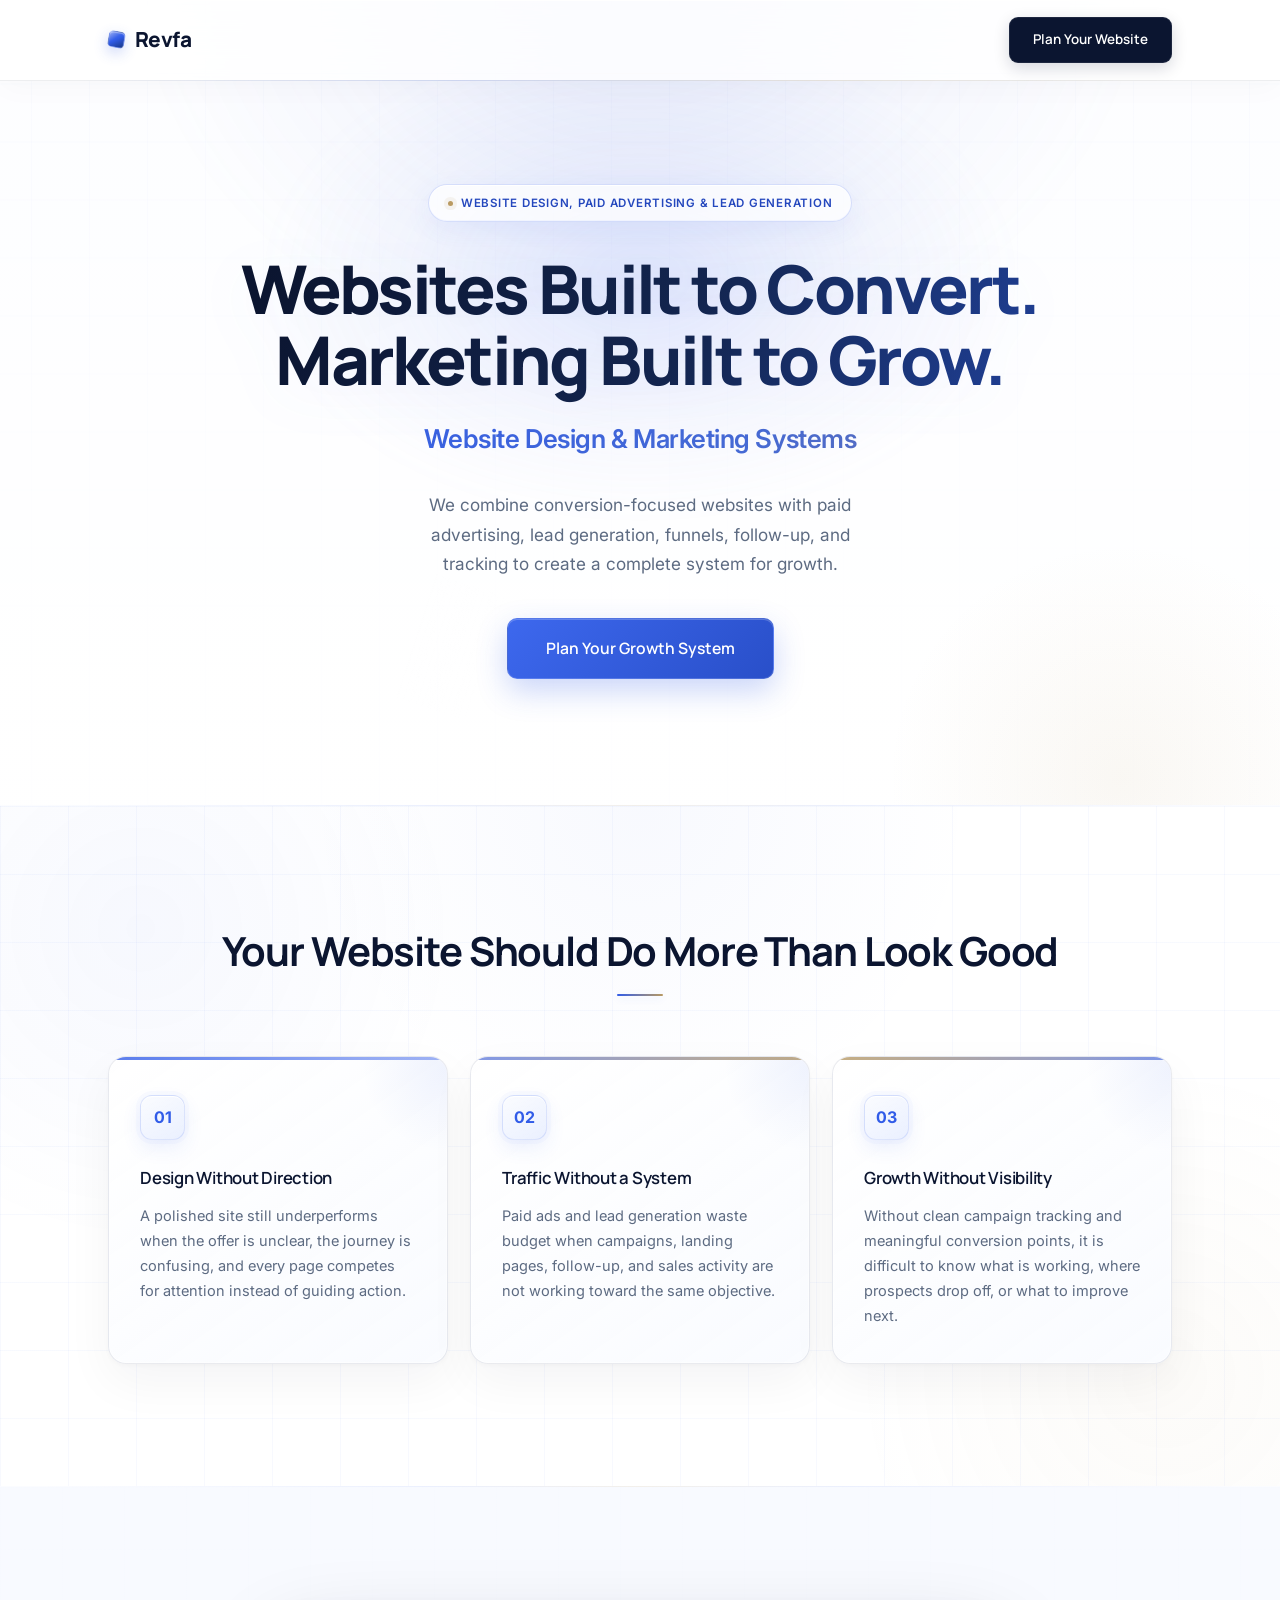
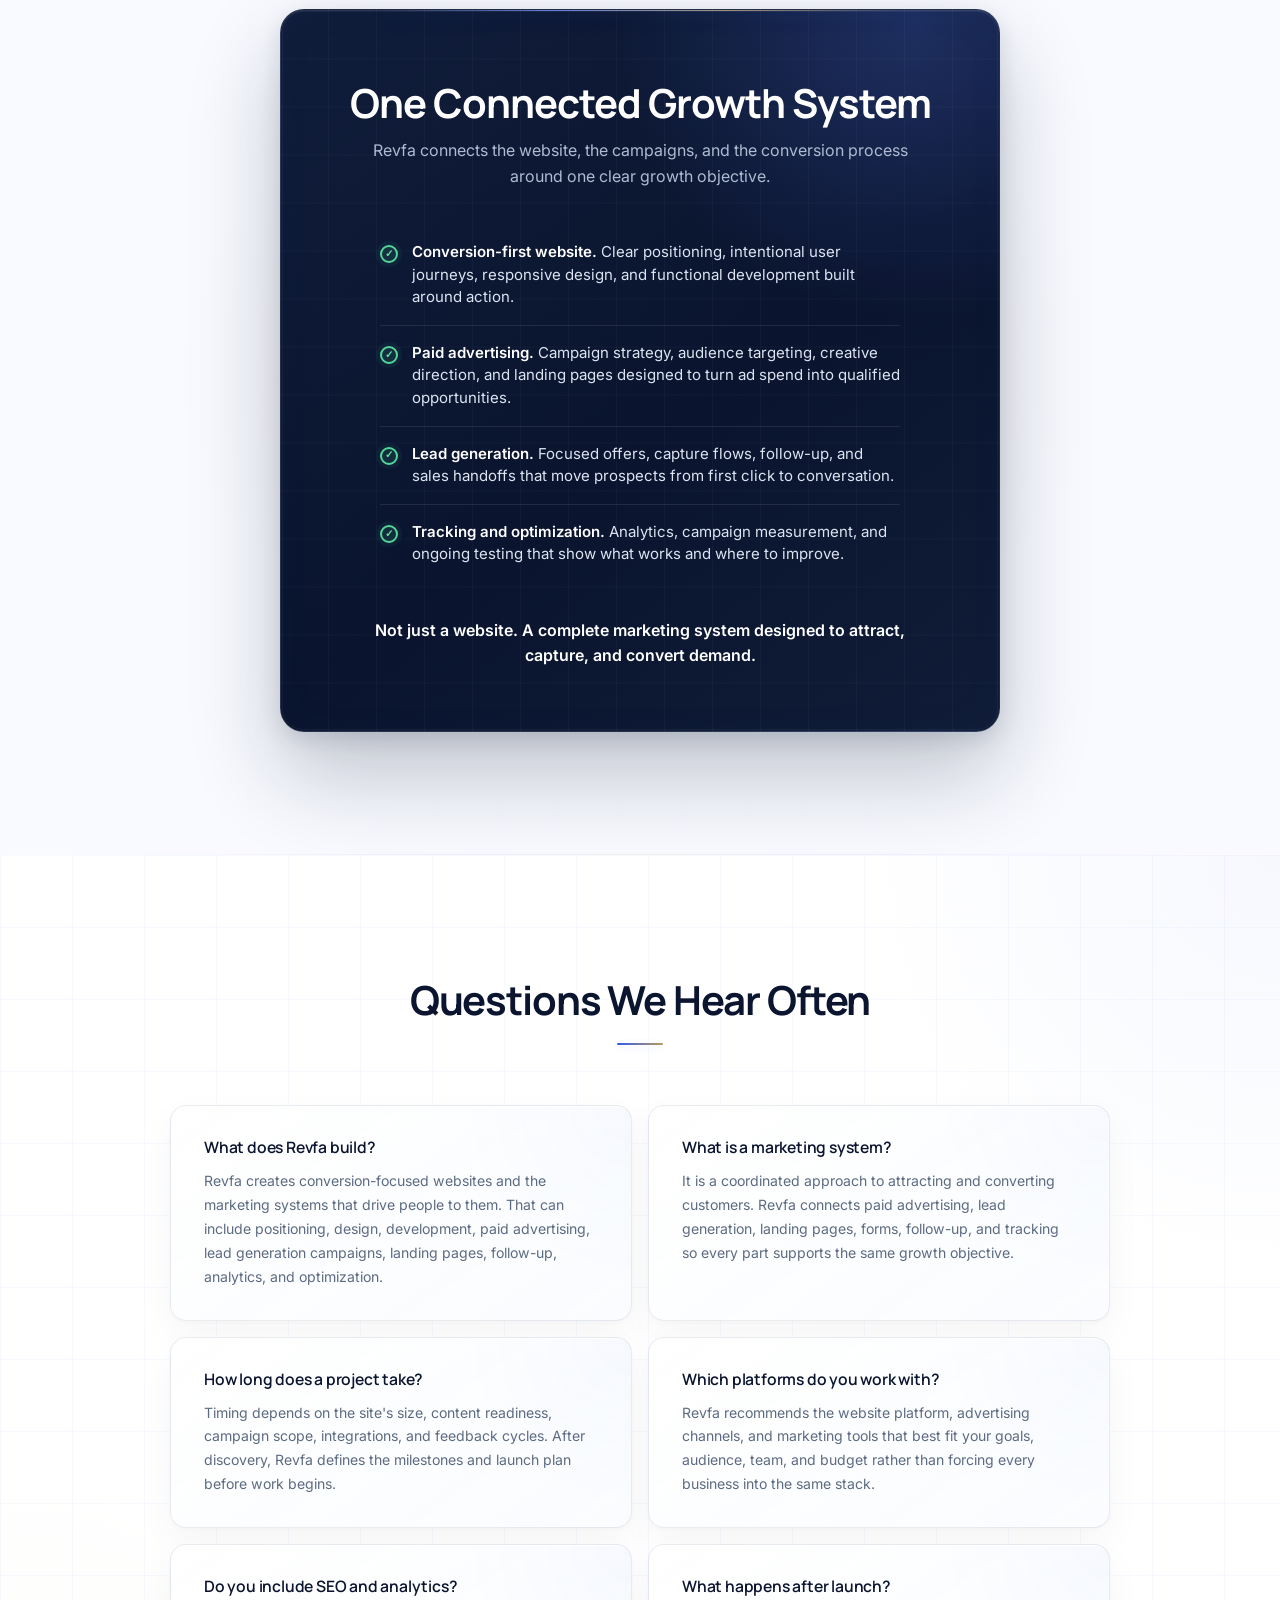
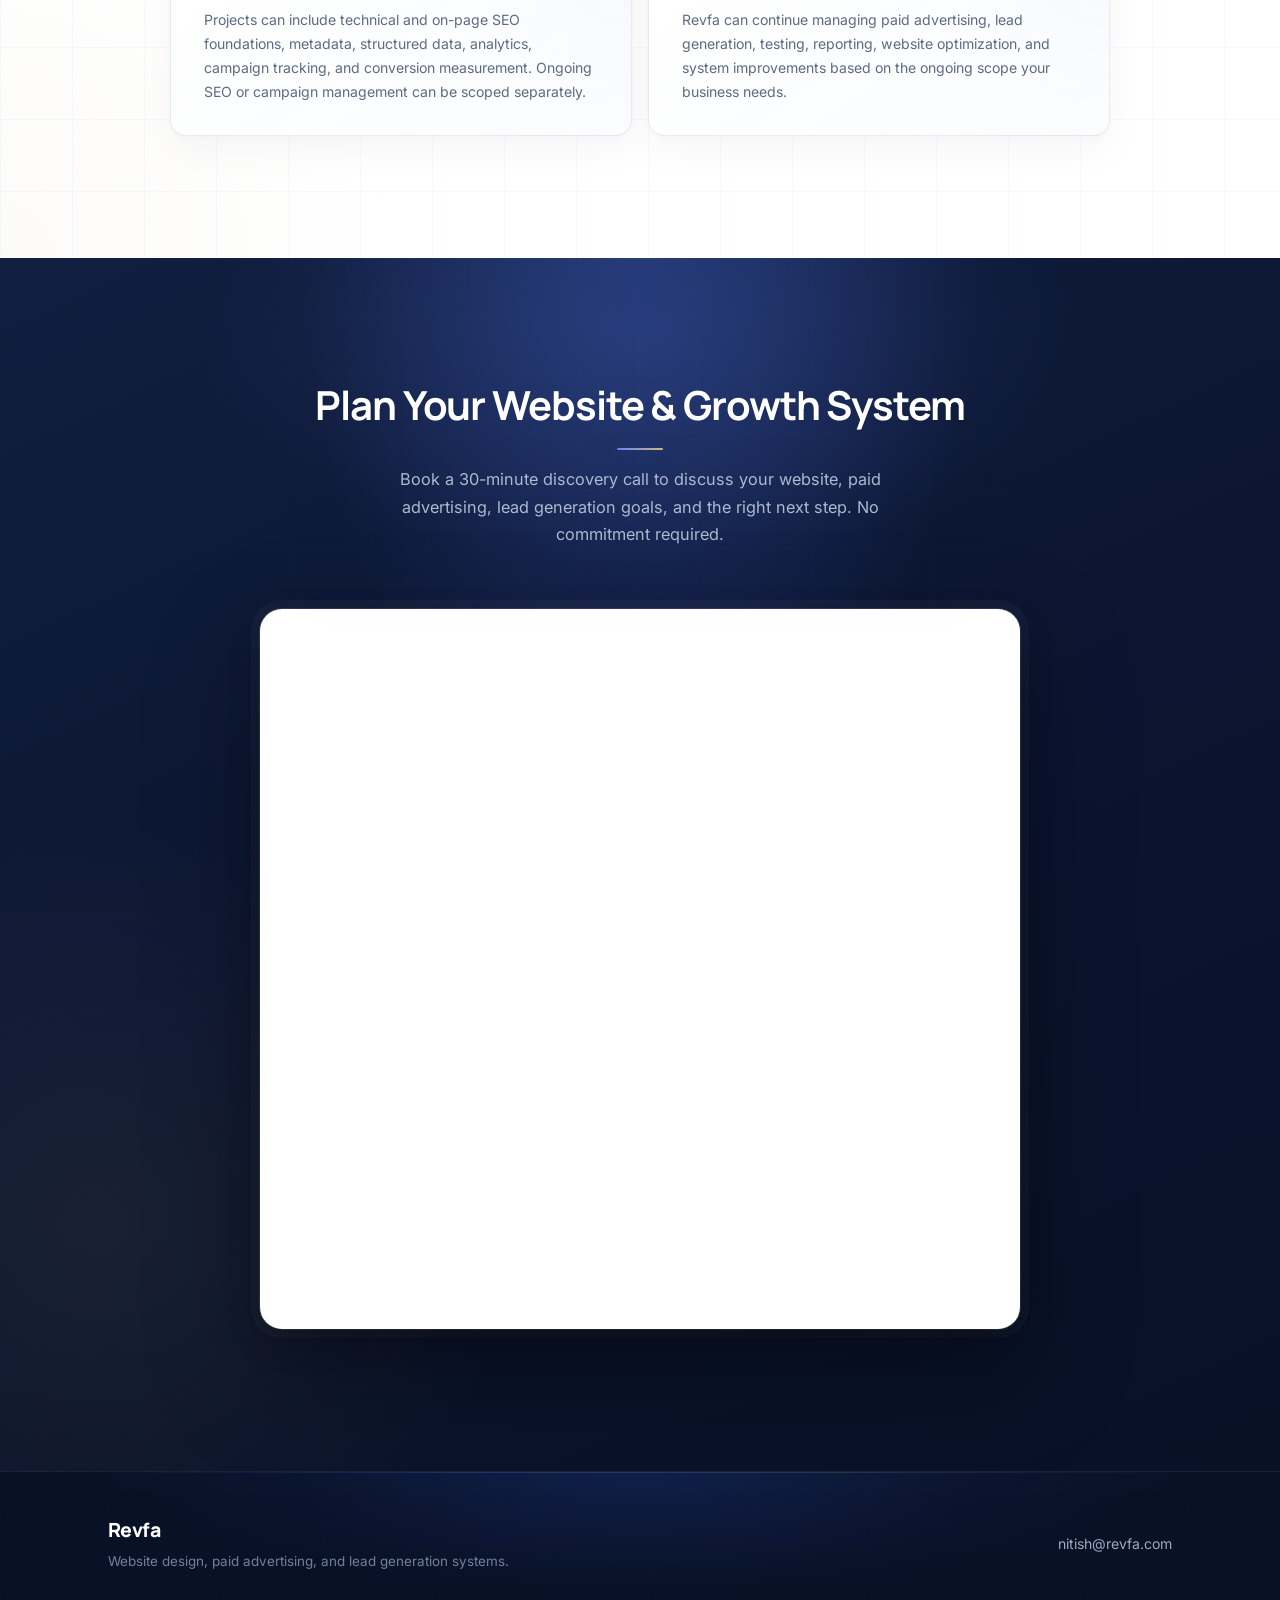
==== commit 22b0f194: "Add files via upload" ====
--- a/index.html
+++ b/index.html
@@ -4,8 +4,8 @@
     <meta charset="UTF-8">
     <meta name="viewport" content="width=device-width, initial-scale=1.0">
 
-    <title>Revfa | Performance-Based B2B Lead Generation</title>
-    <meta name="description" content="Revfa books qualified B2B meetings on a performance basis. You only pay for meetings that show, with no long-term contract and full month-to-month flexibility.">
+    <title>Revfa | Website Design &amp; Marketing Systems</title>
+    <meta name="description" content="Revfa designs conversion-focused websites and marketing systems that combine paid advertising, lead generation, conversion funnels, follow-up, and tracking.">
     <meta name="author" content="Revfa">
     <meta name="robots" content="index, follow, max-image-preview:large, max-snippet:-1, max-video-preview:-1">
     <meta name="googlebot" content="index, follow, max-image-preview:large, max-snippet:-1, max-video-preview:-1">
@@ -22,8 +22,8 @@
     <link rel="manifest" href="/site.webmanifest">
 
     <!-- Open Graph -->
-    <meta property="og:title" content="Revfa | Performance-Based B2B Lead Generation">
-    <meta property="og:description" content="Only pay for qualified B2B meetings that show. No long-term contract, with full month-to-month flexibility.">
+    <meta property="og:title" content="Revfa | Website Design &amp; Marketing Systems">
+    <meta property="og:description" content="Conversion-focused websites supported by paid advertising, lead generation, funnels, follow-up, and performance tracking.">
     <meta property="og:type" content="website">
     <meta property="og:url" content="https://revfa.com/">
     <meta property="og:site_name" content="Revfa">
@@ -33,14 +33,14 @@
     <meta property="og:image:type" content="image/png">
     <meta property="og:image:width" content="1200">
     <meta property="og:image:height" content="630">
-    <meta property="og:image:alt" content="Revfa performance-based B2B lead generation">
+    <meta property="og:image:alt" content="Revfa website design, paid advertising, and lead generation systems">
 
     <!-- X / Twitter -->
     <meta name="twitter:card" content="summary_large_image">
-    <meta name="twitter:title" content="Revfa | Performance-Based B2B Lead Generation">
-    <meta name="twitter:description" content="Only pay for qualified B2B meetings that show. No long-term contract, with full month-to-month flexibility.">
+    <meta name="twitter:title" content="Revfa | Website Design &amp; Marketing Systems">
+    <meta name="twitter:description" content="Conversion-focused websites supported by paid advertising, lead generation, funnels, follow-up, and performance tracking.">
     <meta name="twitter:image" content="https://revfa.com/og-image.png">
-    <meta name="twitter:image:alt" content="Revfa performance-based B2B lead generation">
+    <meta name="twitter:image:alt" content="Revfa website design, paid advertising, and lead generation systems">
 
     <!-- Schema.org structured data -->
     <script type="application/ld+json">
@@ -72,7 +72,7 @@
           "@id": "https://revfa.com/#website",
           "url": "https://revfa.com/",
           "name": "Revfa",
-          "description": "Performance-based B2B lead generation for qualified, shown meetings.",
+          "description": "Website design and marketing systems spanning paid advertising, lead generation, funnels, and performance tracking.",
           "publisher": { "@id": "https://revfa.com/#organization" },
           "inLanguage": "en"
         },
@@ -80,8 +80,8 @@
           "@type": "WebPage",
           "@id": "https://revfa.com/#webpage",
           "url": "https://revfa.com/",
-          "name": "Revfa | Performance-Based B2B Lead Generation",
-          "description": "Revfa books qualified B2B meetings on a performance basis. You only pay for meetings that show.",
+          "name": "Revfa | Website Design & Marketing Systems",
+          "description": "Revfa designs conversion-focused websites and marketing systems that combine paid advertising, lead generation, conversion funnels, follow-up, and tracking.",
           "isPartOf": { "@id": "https://revfa.com/#website" },
           "about": { "@id": "https://revfa.com/#service" },
           "primaryImageOfPage": {
@@ -95,14 +95,14 @@
         {
           "@type": "Service",
           "@id": "https://revfa.com/#service",
-          "name": "Performance-Based B2B Lead Generation",
-          "serviceType": "B2B lead generation and appointment setting",
-          "description": "Qualified B2B meetings delivered on a performance basis, with payment tied to meetings that show.",
+          "name": "Website Design & Marketing Systems",
+          "serviceType": "Website design, paid advertising, lead generation, conversion funnels, and marketing strategy",
+          "description": "Conversion-focused websites paired with paid advertising, lead generation campaigns, landing pages, follow-up systems, analytics, and ongoing optimization.",
           "provider": { "@id": "https://revfa.com/#organization" },
           "areaServed": "Worldwide",
           "audience": {
             "@type": "BusinessAudience",
-            "audienceType": "B2B companies over $250K in annual revenue"
+            "audienceType": "Growth-focused businesses seeking website design, paid advertising, and lead generation"
           },
           "offers": {
             "@type": "Offer",
@@ -116,50 +116,50 @@
           "mainEntity": [
             {
               "@type": "Question",
-              "name": "How do you define a qualified meeting?",
+              "name": "What does Revfa build?",
               "acceptedAnswer": {
                 "@type": "Answer",
-                "text": "A meeting where the attendee matches your pre-agreed ICP criteria, including title, company size, and industry, and attends the scheduled call. Qualification is defined together before launch."
+                "text": "Revfa creates conversion-focused websites and the marketing systems that drive people to them. That can include positioning, design, development, paid advertising, lead generation campaigns, landing pages, follow-up, analytics, and optimization."
               }
             },
             {
               "@type": "Question",
-              "name": "What if the leads do not match my criteria?",
+              "name": "What is a marketing system?",
               "acceptedAnswer": {
                 "@type": "Answer",
-                "text": "You do not pay. Qualification criteria are agreed upon upfront, and there is no charge if a meeting does not meet those standards."
+                "text": "It is a coordinated approach to attracting and converting customers. Revfa connects paid advertising, lead generation, landing pages, forms, follow-up, and tracking so every part supports the same growth objective."
               }
             },
             {
               "@type": "Question",
-              "name": "How quickly can I expect results?",
+              "name": "How long does a project take?",
               "acceptedAnswer": {
                 "@type": "Answer",
-                "text": "Most clients see their first qualified meetings within 2 to 3 weeks of launch."
+                "text": "Timing depends on the site's size, content readiness, campaign scope, integrations, and feedback cycles. After discovery, Revfa defines the milestones and launch plan before work begins."
               }
             },
             {
               "@type": "Question",
-              "name": "What industries do you work with?",
+              "name": "Which platforms do you work with?",
               "acceptedAnswer": {
                 "@type": "Answer",
-                "text": "Revfa works with B2B companies offering high-ticket services or software, typically with deal sizes of $5K or more."
+                "text": "Revfa recommends the website platform, advertising channels, and marketing tools that best fit your goals, audience, team, and budget rather than forcing every business into the same stack."
               }
             },
             {
               "@type": "Question",
-              "name": "Is there a long-term contract?",
+              "name": "Do you include SEO and analytics?",
               "acceptedAnswer": {
                 "@type": "Answer",
-                "text": "No. Engagements are month-to-month, with no long-term contractual obligation."
+                "text": "Projects can include technical and on-page SEO foundations, metadata, structured data, analytics, campaign tracking, and conversion measurement. Ongoing SEO or campaign management can be scoped separately."
               }
             },
             {
               "@type": "Question",
-              "name": "What makes Revfa different?",
+              "name": "What happens after launch?",
               "acceptedAnswer": {
                 "@type": "Answer",
-                "text": "Revfa only profits when qualified meetings happen, aligning its incentives with the client's results."
+                "text": "Revfa can continue managing paid advertising, lead generation, testing, reporting, website optimization, and system improvements based on the ongoing scope your business needs."
               }
             }
           ]
@@ -1892,7 +1892,7 @@
     <nav class="navbar" aria-label="Main navigation">
         <div class="container nav-container">
             <a href="#" class="logo" aria-label="Revfa Home">Revfa</a>
-            <a href="#book-call" class="nav-cta">Book a Discovery Call</a>
+            <a href="#book-call" class="nav-cta">Plan Your Website</a>
         </div>
     </nav>
 
@@ -1900,11 +1900,11 @@
     <header class="hero">
         <div class="hero-bg"></div>
         <div class="container">
-            <div class="hero-badge">For B2B Companies Over $250K in Annual Revenue</div>
-            <h1>Only Pay Per Qualified, Shown B2B Meeting</h1>
-            <p class="hero-h2">100% Performance-Based Lead Generation</p>
-            <p class="hero-sub">If you decide not to take a meeting for any reason, you don't pay. No retainers, no commitments. Fully month-to-month.</p>
-            <a href="#book-call" class="btn btn-primary">Book a Discovery Call</a>
+            <div class="hero-badge">Website Design, Paid Advertising &amp; Lead Generation</div>
+            <h1>Websites Built to Convert. Marketing Built to Grow.</h1>
+            <p class="hero-h2">Website Design &amp; Marketing Systems</p>
+            <p class="hero-sub">We combine conversion-focused websites with paid advertising, lead generation, funnels, follow-up, and tracking to create a complete system for growth.</p>
+            <a href="#book-call" class="btn btn-primary">Plan Your Growth System</a>
         </div>
     </header>
 
@@ -1913,22 +1913,22 @@
     <!-- Problem Section -->
     <section class="section problem-section" aria-labelledby="problem-heading">
         <div class="container">
-            <h2 id="problem-heading">The Problem with Traditional Lead Gen Agencies</h2>
+            <h2 id="problem-heading">Your Website Should Do More Than Look Good</h2>
             <div class="problem-grid">
                 <div class="problem-card">
-                    <div class="problem-icon">$</div>
-                    <h3>Upfront Retainers, No Guarantees</h3>
-                    <p>Most agencies charge $3K to $10K per month before delivering a single meeting. You carry all the risk.</p>
+                    <div class="problem-icon">01</div>
+                    <h3>Design Without Direction</h3>
+                    <p>A polished site still underperforms when the offer is unclear, the journey is confusing, and every page competes for attention instead of guiding action.</p>
                 </div>
                 <div class="problem-card">
-                    <div class="problem-icon">?</div>
-                    <h3>Low-Quality Pipeline</h3>
-                    <p>Leads that don't match your ICP, prospects who never respond, and meetings that never convert.</p>
+                    <div class="problem-icon">02</div>
+                    <h3>Traffic Without a System</h3>
+                    <p>Paid ads and lead generation waste budget when campaigns, landing pages, follow-up, and sales activity are not working toward the same objective.</p>
                 </div>
                 <div class="problem-card">
-                    <div class="problem-icon">0</div>
-                    <h3>No Accountability</h3>
-                    <p>When results fall short, the blame shifts to your offer or your market. The retainer stays the same.</p>
+                    <div class="problem-icon">03</div>
+                    <h3>Growth Without Visibility</h3>
+                    <p>Without clean campaign tracking and meaningful conversion points, it is difficult to know what is working, where prospects drop off, or what to improve next.</p>
                 </div>
             </div>
         </div>
@@ -1936,53 +1936,53 @@
 
     <hr class="section-divider">
 
-    <!-- Risk Reversal Section -->
+    <!-- Connected System Section -->
     <section class="section risk-section" aria-labelledby="risk-heading">
         <div class="container">
             <div class="risk-box">
-                <h2 id="risk-heading">Zero-Risk Guarantee</h2>
-                <p class="risk-lead">We structured this model to eliminate risk on your side entirely.</p>
+                <h2 id="risk-heading">One Connected Growth System</h2>
+                <p class="risk-lead">Revfa connects the website, the campaigns, and the conversion process around one clear growth objective.</p>
                 <ul class="risk-list">
-                    <li><strong>Month-to-month engagement.</strong> No long-term contracts. Cancel anytime.</li>
-                    <li><strong>No payment for no-shows.</strong> Prospect doesn't attend? You owe nothing.</li>
-                    <li><strong>No payment for unqualified leads.</strong> If they don't match your ICP criteria, it doesn't count.</li>
-                    <li><strong>Full visibility.</strong> See every message, every reply, and every booked meeting in real time.</li>
+                    <li><strong>Conversion-first website.</strong> Clear positioning, intentional user journeys, responsive design, and functional development built around action.</li>
+                    <li><strong>Paid advertising.</strong> Campaign strategy, audience targeting, creative direction, and landing pages designed to turn ad spend into qualified opportunities.</li>
+                    <li><strong>Lead generation.</strong> Focused offers, capture flows, follow-up, and sales handoffs that move prospects from first click to conversation.</li>
+                    <li><strong>Tracking and optimization.</strong> Analytics, campaign measurement, and ongoing testing that show what works and where to improve.</li>
                 </ul>
-                <p class="risk-bottom">If we don't deliver, we don't get paid. It's that straightforward.</p>
+                <p class="risk-bottom">Not just a website. A complete marketing system designed to attract, capture, and convert demand.</p>
             </div>
         </div>
     </section>
 
     <hr class="section-divider">
 
-    <!-- Objection Handling Section -->
+    <!-- FAQ Section -->
     <section class="section faq-section" aria-labelledby="faq-heading">
         <div class="container">
             <h2 id="faq-heading">Questions We Hear Often</h2>
             <div class="faq-grid">
                 <div class="faq-item">
-                    <h3>How do you define a "qualified meeting"?</h3>
-                    <p>A meeting where the attendee matches your pre-agreed ICP criteria (title, company size, industry) and actually shows up to the scheduled call. We define qualification together before launch.</p>
+                    <h3>What does Revfa build?</h3>
+                    <p>Revfa creates conversion-focused websites and the marketing systems that drive people to them. That can include positioning, design, development, paid advertising, lead generation campaigns, landing pages, follow-up, analytics, and optimization.</p>
                 </div>
                 <div class="faq-item">
-                    <h3>What if the leads don't match my criteria?</h3>
-                    <p>You don't pay. Qualification criteria are agreed upon upfront. If a meeting doesn't meet those standards, there is no charge.</p>
+                    <h3>What is a marketing system?</h3>
+                    <p>It is a coordinated approach to attracting and converting customers. Revfa connects paid advertising, lead generation, landing pages, forms, follow-up, and tracking so every part supports the same growth objective.</p>
                 </div>
                 <div class="faq-item">
-                    <h3>How quickly can I expect results?</h3>
-                    <p>Most clients see their first qualified meetings within 2 to 3 weeks of launch. Because our revenue depends on results, we move quickly.</p>
+                    <h3>How long does a project take?</h3>
+                    <p>Timing depends on the site's size, content readiness, campaign scope, integrations, and feedback cycles. After discovery, Revfa defines the milestones and launch plan before work begins.</p>
                 </div>
                 <div class="faq-item">
-                    <h3>What industries do you work with?</h3>
-                    <p>B2B companies with high-ticket services or software ($5K+ deal sizes). If you sell to other businesses, we can likely help.</p>
+                    <h3>Which platforms do you work with?</h3>
+                    <p>Revfa recommends the website platform, advertising channels, and marketing tools that best fit your goals, audience, team, and budget rather than forcing every business into the same stack.</p>
                 </div>
                 <div class="faq-item">
-                    <h3>Is there a long-term contract?</h3>
-                    <p>No. Engagements are month-to-month. We earn your continued business through consistent delivery, not contractual obligation.</p>
+                    <h3>Do you include SEO and analytics?</h3>
+                    <p>Projects can include technical and on-page SEO foundations, metadata, structured data, analytics, campaign tracking, and conversion measurement. Ongoing SEO or campaign management can be scoped separately.</p>
                 </div>
                 <div class="faq-item">
-                    <h3>What makes Revfa different?</h3>
-                    <p>Incentive alignment. Most agencies profit regardless of your results. We only profit when qualified meetings happen. That drives how we build campaigns and how aggressively we optimize them.</p>
+                    <h3>What happens after launch?</h3>
+                    <p>Revfa can continue managing paid advertising, lead generation, testing, reporting, website optimization, and system improvements based on the ongoing scope your business needs.</p>
                 </div>
             </div>
         </div>
@@ -1991,8 +1991,8 @@
     <!-- CTA + Calendar Section -->
     <section class="section cta-section" id="book-call" aria-labelledby="cta-heading">
         <div class="container">
-            <h2 id="cta-heading">Book a Discovery Call</h2>
-            <p class="section-sub">30 minutes. We'll discuss your ICP, your goals, and whether this model is a fit. No commitment required.</p>
+            <h2 id="cta-heading">Plan Your Website &amp; Growth System</h2>
+            <p class="section-sub">Book a 30-minute discovery call to discuss your website, paid advertising, lead generation goals, and the right next step. No commitment required.</p>
             <div class="calendar-embed">
                 <!-- Cal inline embed code begins -->
                 <div style="width:100%;height:100%;overflow:scroll" id="my-cal-inline-intro"></div>
@@ -2014,7 +2014,7 @@
         <div class="container footer-container">
             <div class="footer-brand">
                 <span class="logo">Revfa</span>
-                <p>Performance-based B2B lead generation.</p>
+                <p>Website design, paid advertising, and lead generation systems.</p>
             </div>
             <div class="footer-contact">
                 <p><a href="mailto:nitish@revfa.com">nitish@revfa.com</a></p>
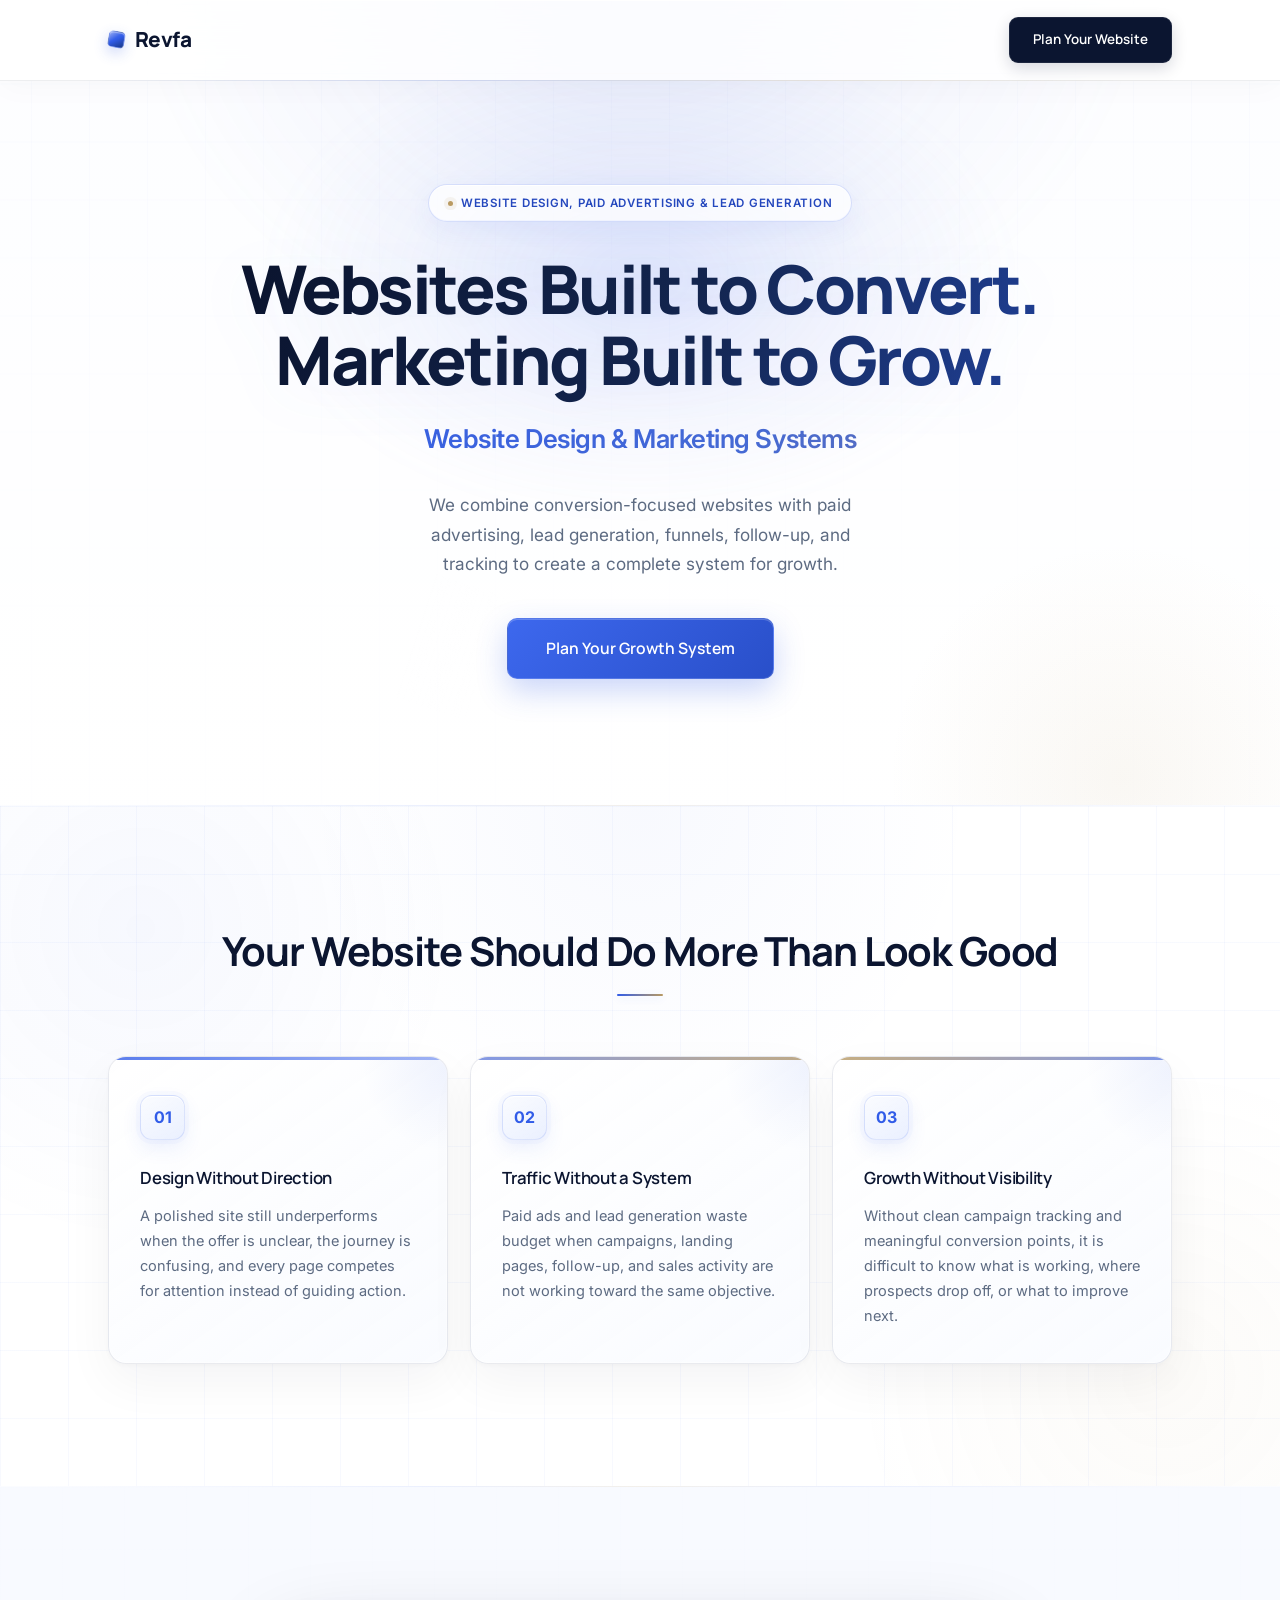
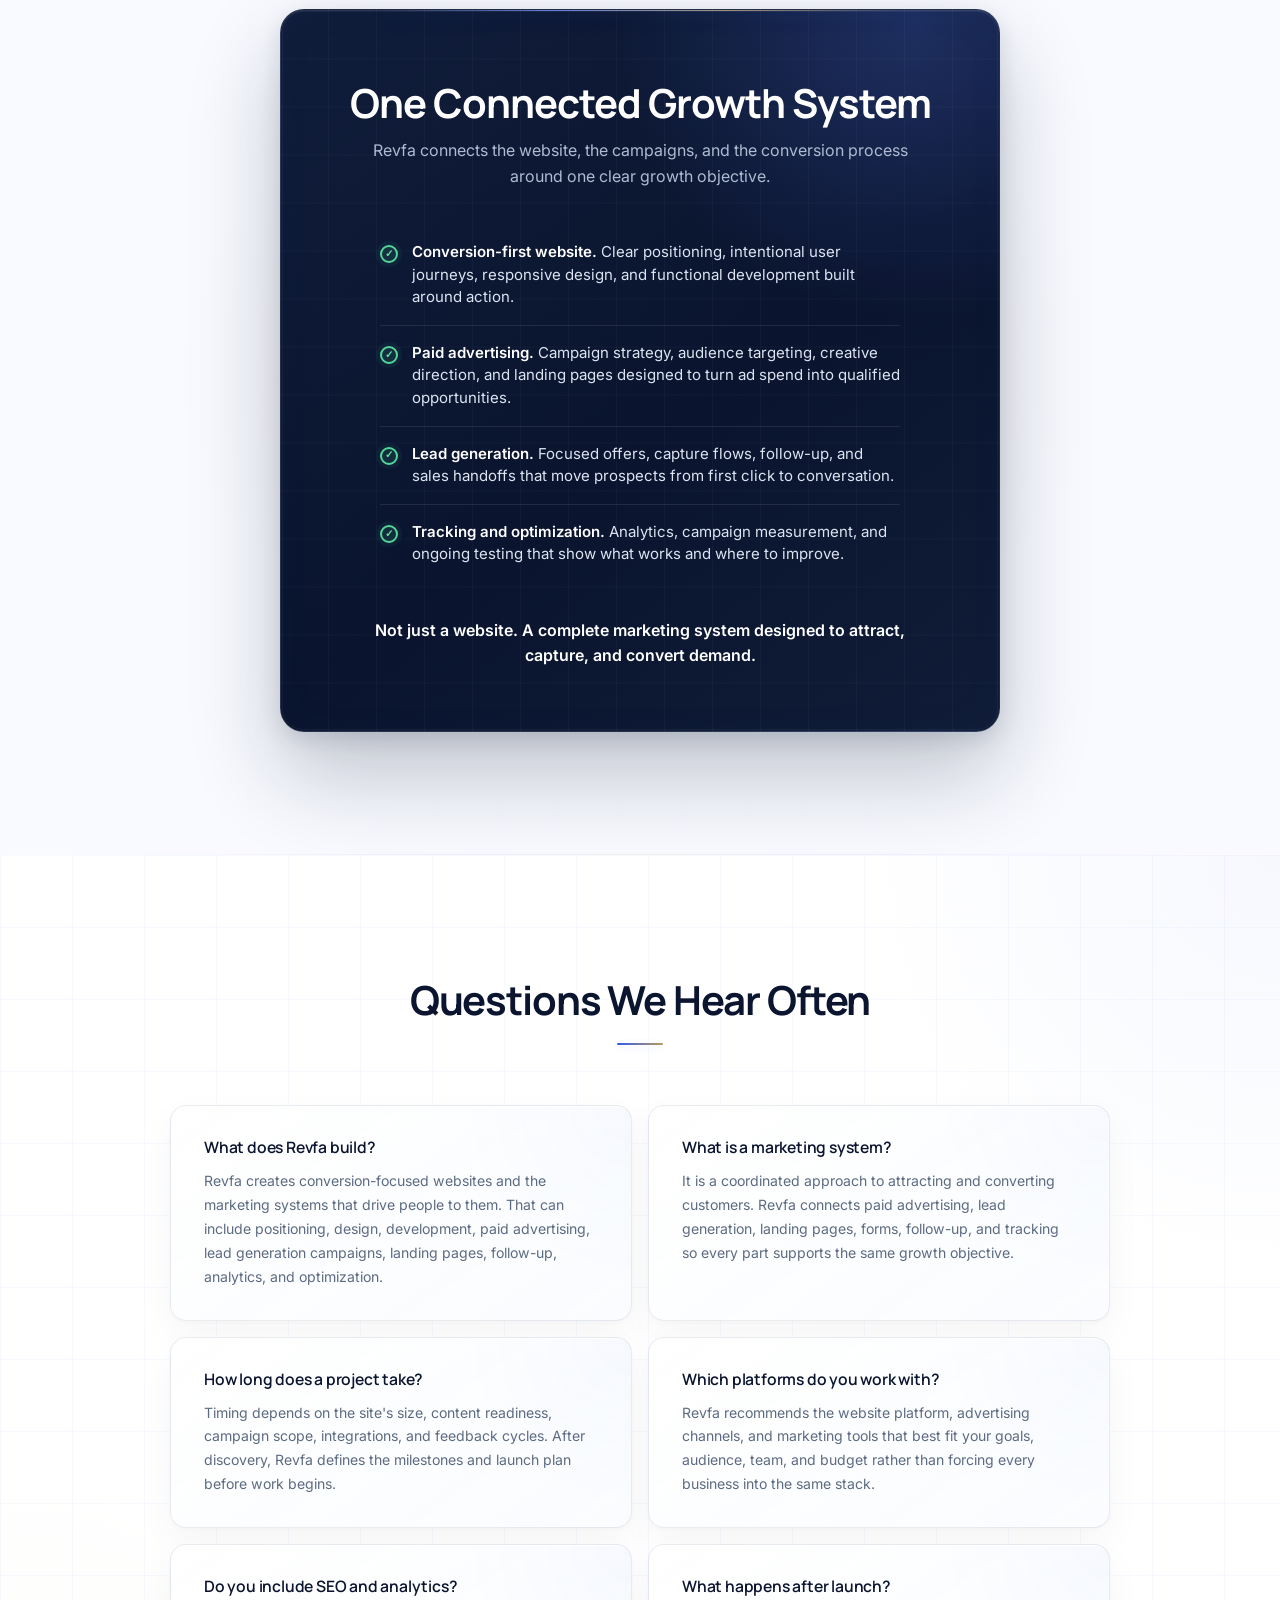
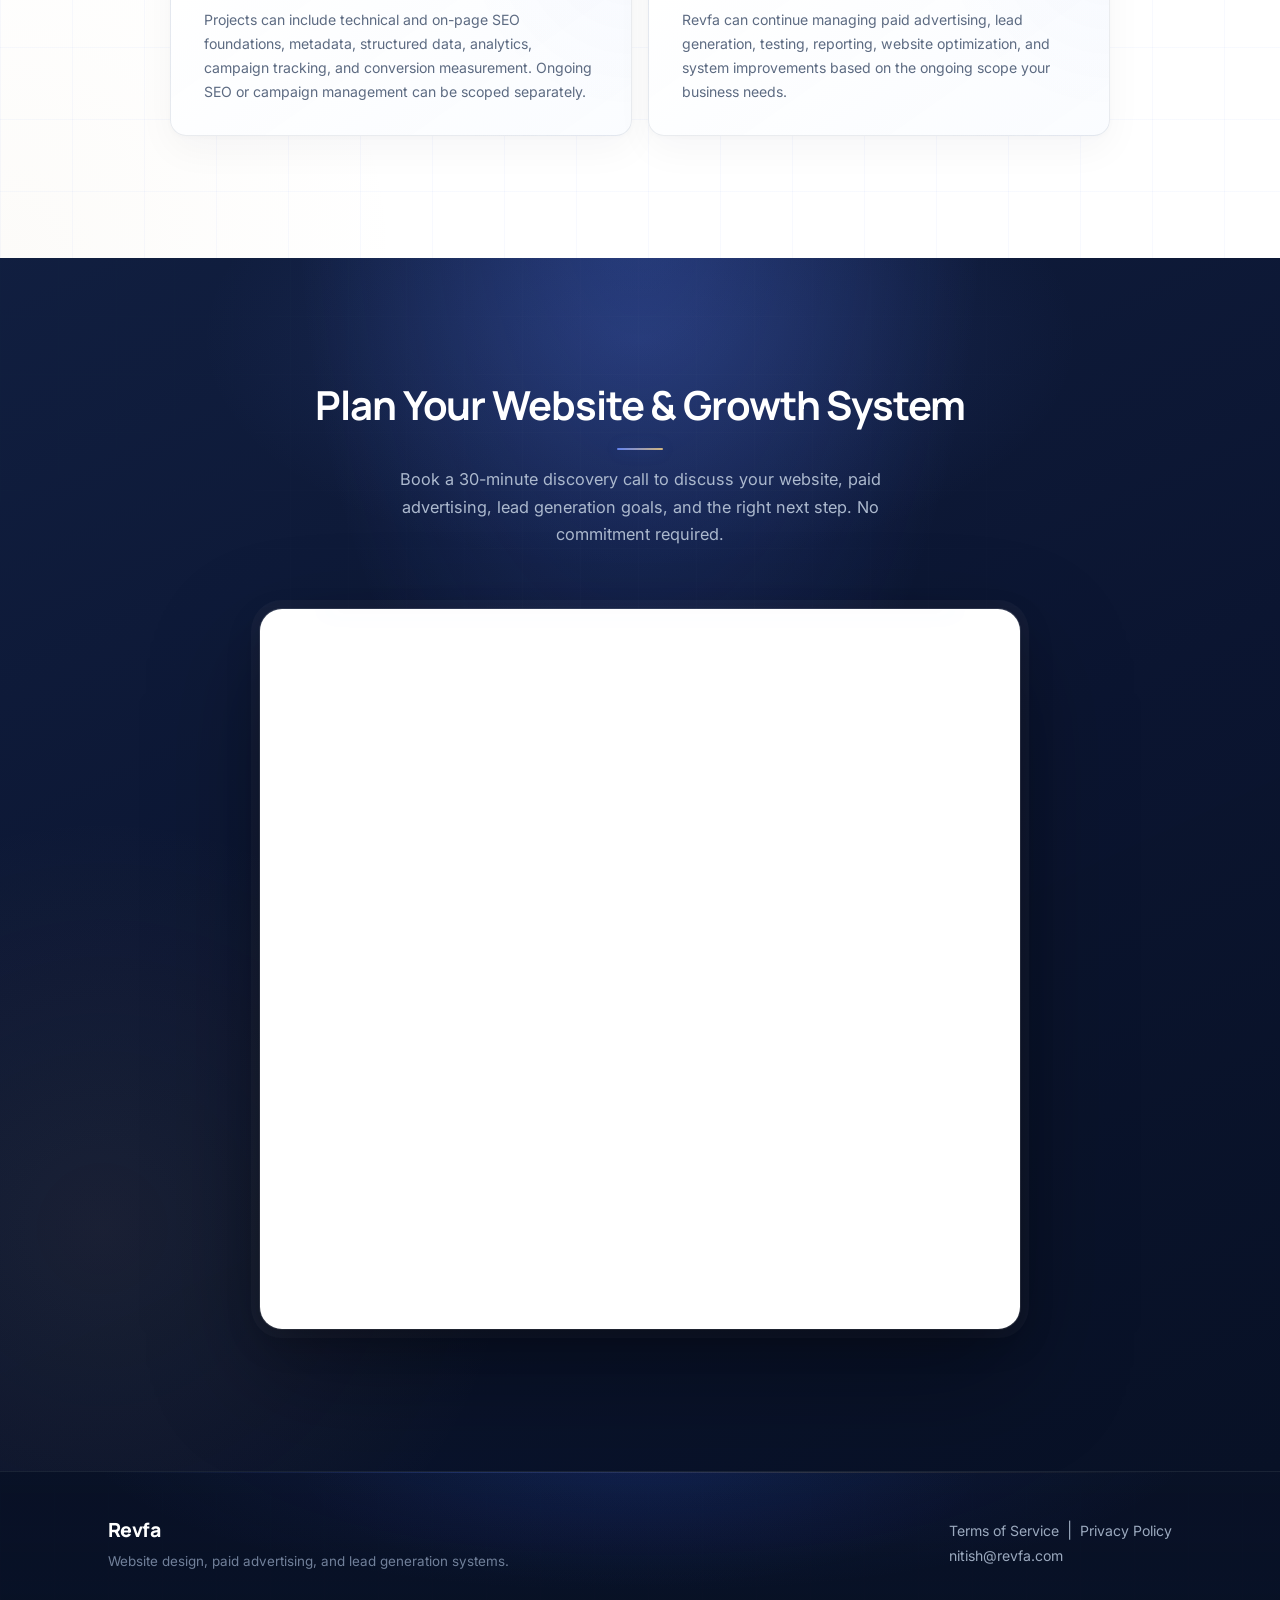
==== commit 18df80b5: "Add files via upload" ====
--- a/index.html
+++ b/index.html
@@ -13,9 +13,9 @@
     <meta name="theme-color" content="#0b1530">
     <meta name="color-scheme" content="light">
 
-    <link rel="canonical" href="https://revfa.com/">
-    <link rel="alternate" hreflang="en" href="https://revfa.com/">
-    <link rel="alternate" hreflang="x-default" href="https://revfa.com/">
+    <link rel="canonical" href="https://www.revfa.com/">
+    <link rel="alternate" hreflang="en" href="https://www.revfa.com/">
+    <link rel="alternate" hreflang="x-default" href="https://www.revfa.com/">
     <link rel="icon" href="/favicon.svg" type="image/svg+xml">
     <link rel="icon" href="/icon-192.png" type="image/png" sizes="192x192">
     <link rel="apple-touch-icon" href="/apple-touch-icon.png" sizes="180x180">
@@ -25,11 +25,11 @@
     <meta property="og:title" content="Revfa | Website Design &amp; Marketing Systems">
     <meta property="og:description" content="Conversion-focused websites supported by paid advertising, lead generation, funnels, follow-up, and performance tracking.">
     <meta property="og:type" content="website">
-    <meta property="og:url" content="https://revfa.com/">
+    <meta property="og:url" content="https://www.revfa.com/">
     <meta property="og:site_name" content="Revfa">
     <meta property="og:locale" content="en_US">
-    <meta property="og:image" content="https://revfa.com/og-image.png">
-    <meta property="og:image:secure_url" content="https://revfa.com/og-image.png">
+    <meta property="og:image" content="https://www.revfa.com/og-image.png">
+    <meta property="og:image:secure_url" content="https://www.revfa.com/og-image.png">
     <meta property="og:image:type" content="image/png">
     <meta property="og:image:width" content="1200">
     <meta property="og:image:height" content="630">
@@ -39,7 +39,7 @@
     <meta name="twitter:card" content="summary_large_image">
     <meta name="twitter:title" content="Revfa | Website Design &amp; Marketing Systems">
     <meta name="twitter:description" content="Conversion-focused websites supported by paid advertising, lead generation, funnels, follow-up, and performance tracking.">
-    <meta name="twitter:image" content="https://revfa.com/og-image.png">
+    <meta name="twitter:image" content="https://www.revfa.com/og-image.png">
     <meta name="twitter:image:alt" content="Revfa website design, paid advertising, and lead generation systems">
 
     <!-- Schema.org structured data -->
@@ -49,16 +49,16 @@
       "@graph": [
         {
           "@type": "Organization",
-          "@id": "https://revfa.com/#organization",
+          "@id": "https://www.revfa.com/#organization",
           "name": "Revfa",
-          "url": "https://revfa.com/",
+          "url": "https://www.revfa.com/",
           "logo": {
             "@type": "ImageObject",
-            "url": "https://revfa.com/icon-512.png",
+            "url": "https://www.revfa.com/icon-512.png",
             "width": 512,
             "height": 512
           },
-          "image": "https://revfa.com/og-image.png",
+          "image": "https://www.revfa.com/og-image.png",
           "email": "nitish@revfa.com",
           "contactPoint": {
             "@type": "ContactPoint",
@@ -69,24 +69,24 @@
         },
         {
           "@type": "WebSite",
-          "@id": "https://revfa.com/#website",
-          "url": "https://revfa.com/",
+          "@id": "https://www.revfa.com/#website",
+          "url": "https://www.revfa.com/",
           "name": "Revfa",
           "description": "Website design and marketing systems spanning paid advertising, lead generation, funnels, and performance tracking.",
-          "publisher": { "@id": "https://revfa.com/#organization" },
+          "publisher": { "@id": "https://www.revfa.com/#organization" },
           "inLanguage": "en"
         },
         {
           "@type": "WebPage",
-          "@id": "https://revfa.com/#webpage",
-          "url": "https://revfa.com/",
+          "@id": "https://www.revfa.com/#webpage",
+          "url": "https://www.revfa.com/",
           "name": "Revfa | Website Design & Marketing Systems",
           "description": "Revfa designs conversion-focused websites and marketing systems that combine paid advertising, lead generation, conversion funnels, follow-up, and tracking.",
-          "isPartOf": { "@id": "https://revfa.com/#website" },
-          "about": { "@id": "https://revfa.com/#service" },
+          "isPartOf": { "@id": "https://www.revfa.com/#website" },
+          "about": { "@id": "https://www.revfa.com/#service" },
           "primaryImageOfPage": {
             "@type": "ImageObject",
-            "url": "https://revfa.com/og-image.png",
+            "url": "https://www.revfa.com/og-image.png",
             "width": 1200,
             "height": 630
           },
@@ -94,11 +94,11 @@
         },
         {
           "@type": "Service",
-          "@id": "https://revfa.com/#service",
+          "@id": "https://www.revfa.com/#service",
           "name": "Website Design & Marketing Systems",
           "serviceType": "Website design, paid advertising, lead generation, conversion funnels, and marketing strategy",
           "description": "Conversion-focused websites paired with paid advertising, lead generation campaigns, landing pages, follow-up systems, analytics, and ongoing optimization.",
-          "provider": { "@id": "https://revfa.com/#organization" },
+          "provider": { "@id": "https://www.revfa.com/#organization" },
           "areaServed": "Worldwide",
           "audience": {
             "@type": "BusinessAudience",
@@ -106,13 +106,13 @@
           },
           "offers": {
             "@type": "Offer",
-            "url": "https://revfa.com/#book-call",
+            "url": "https://www.revfa.com/#book-call",
             "availability": "https://schema.org/InStock"
           }
         },
         {
           "@type": "FAQPage",
-          "@id": "https://revfa.com/#faq",
+          "@id": "https://www.revfa.com/#faq",
           "mainEntity": [
             {
               "@type": "Question",
@@ -2017,6 +2017,7 @@
                 <p>Website design, paid advertising, and lead generation systems.</p>
             </div>
             <div class="footer-contact">
+                <p><a href="/terms">Terms of Service</a> &nbsp;|&nbsp; <a href="/privacy">Privacy Policy</a></p>
                 <p><a href="mailto:nitish@revfa.com">nitish@revfa.com</a></p>
             </div>
         </div>
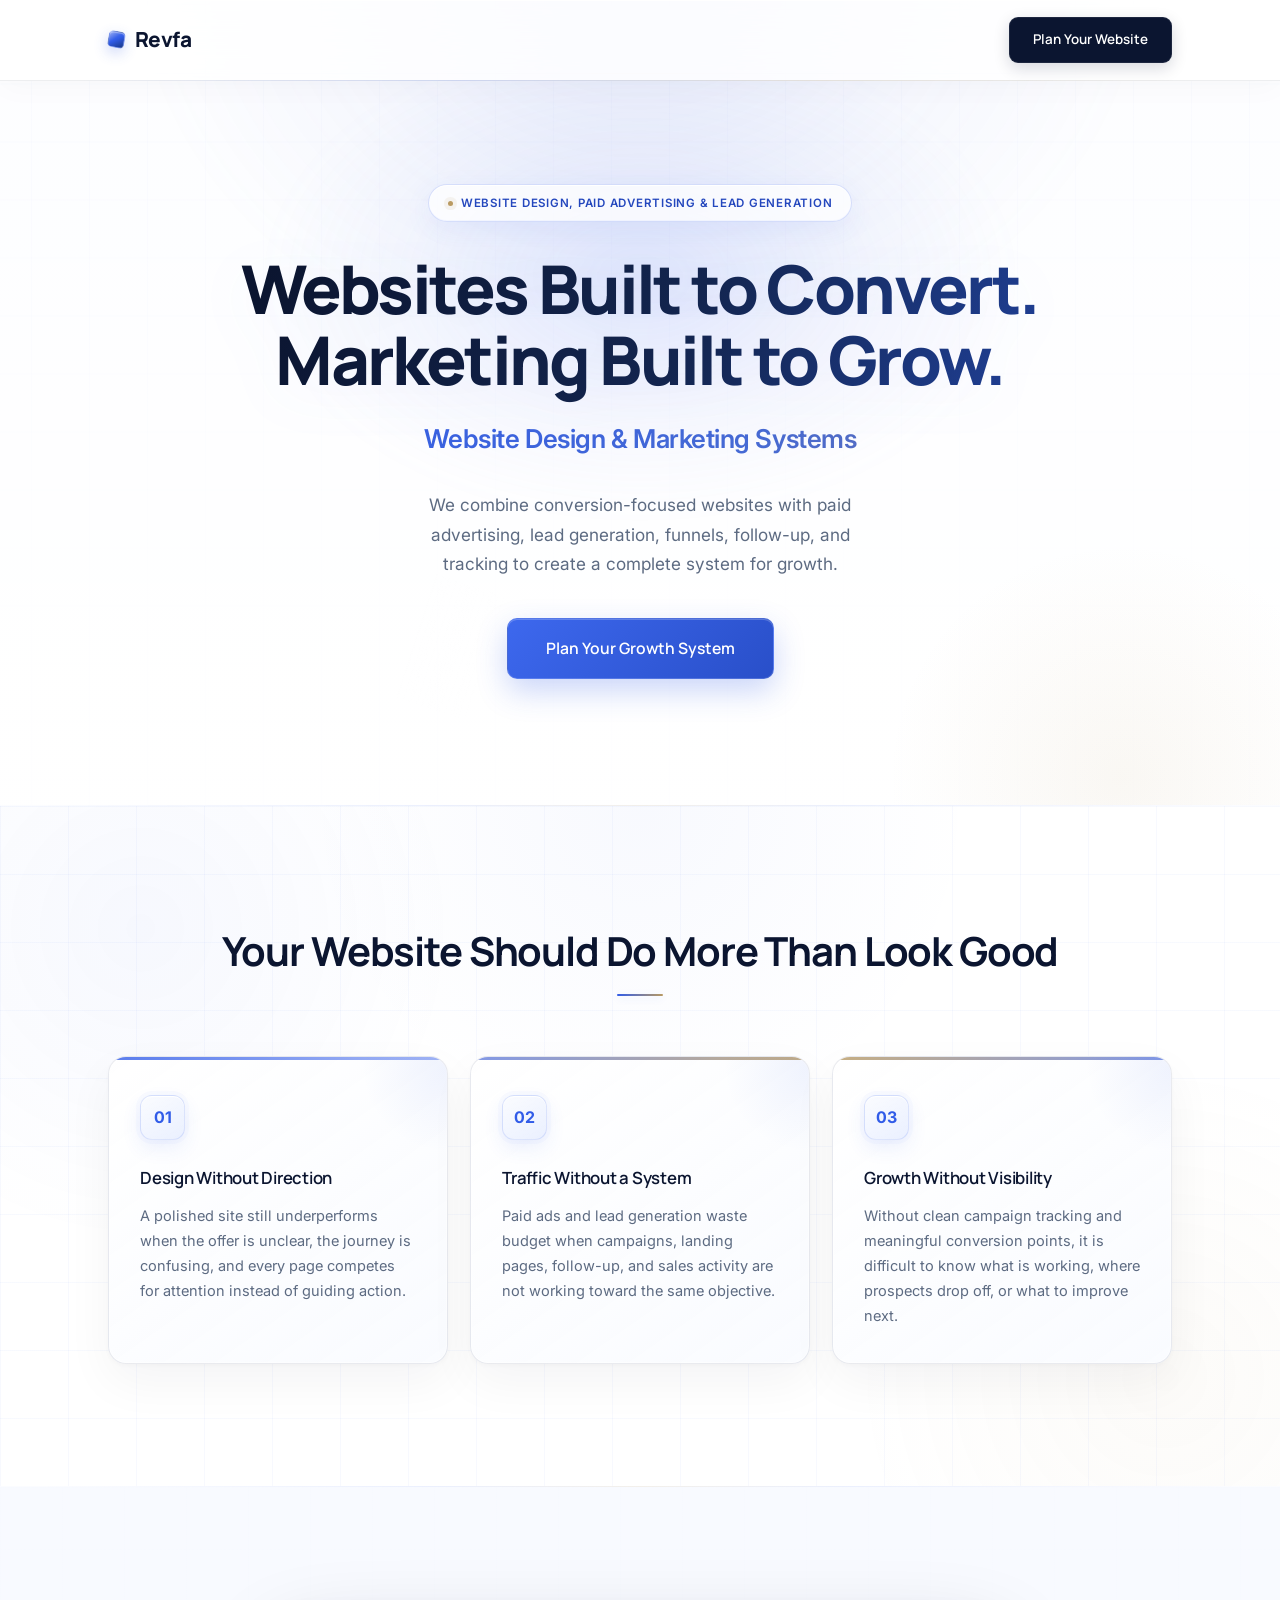
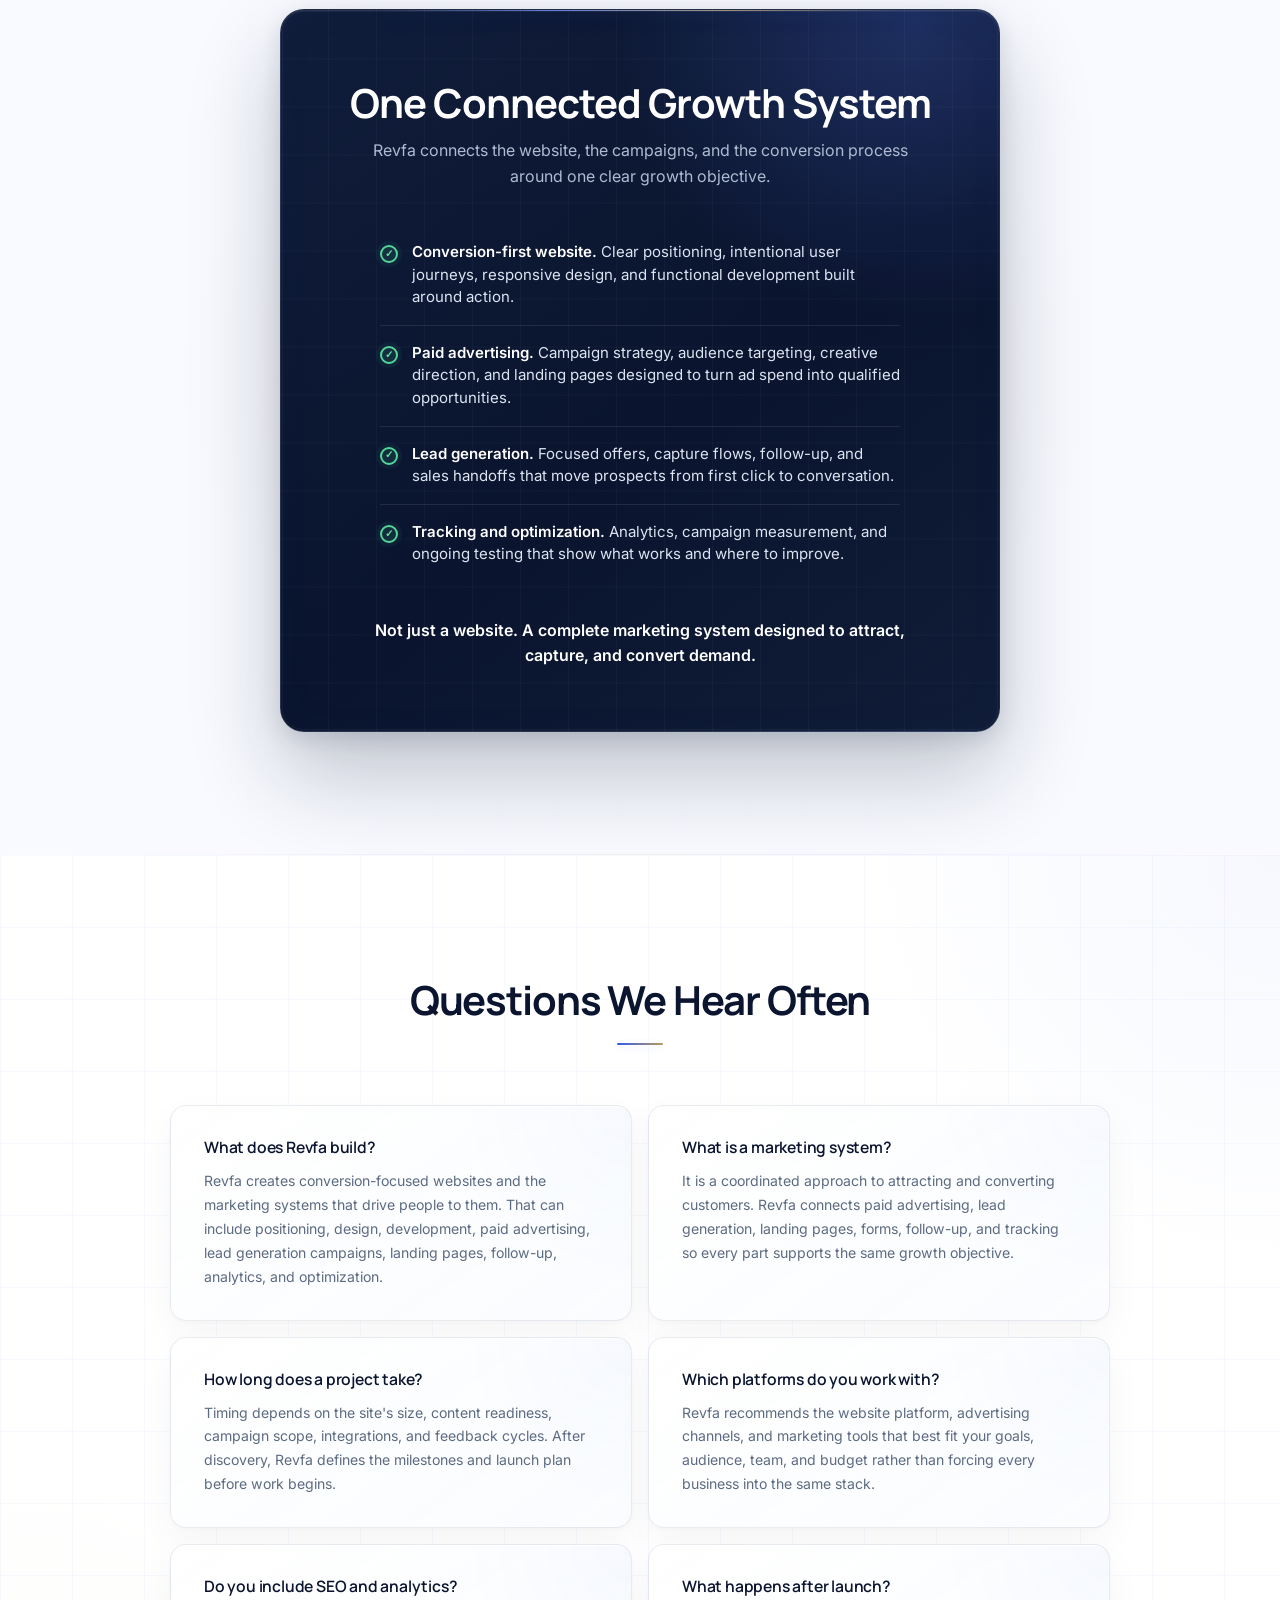
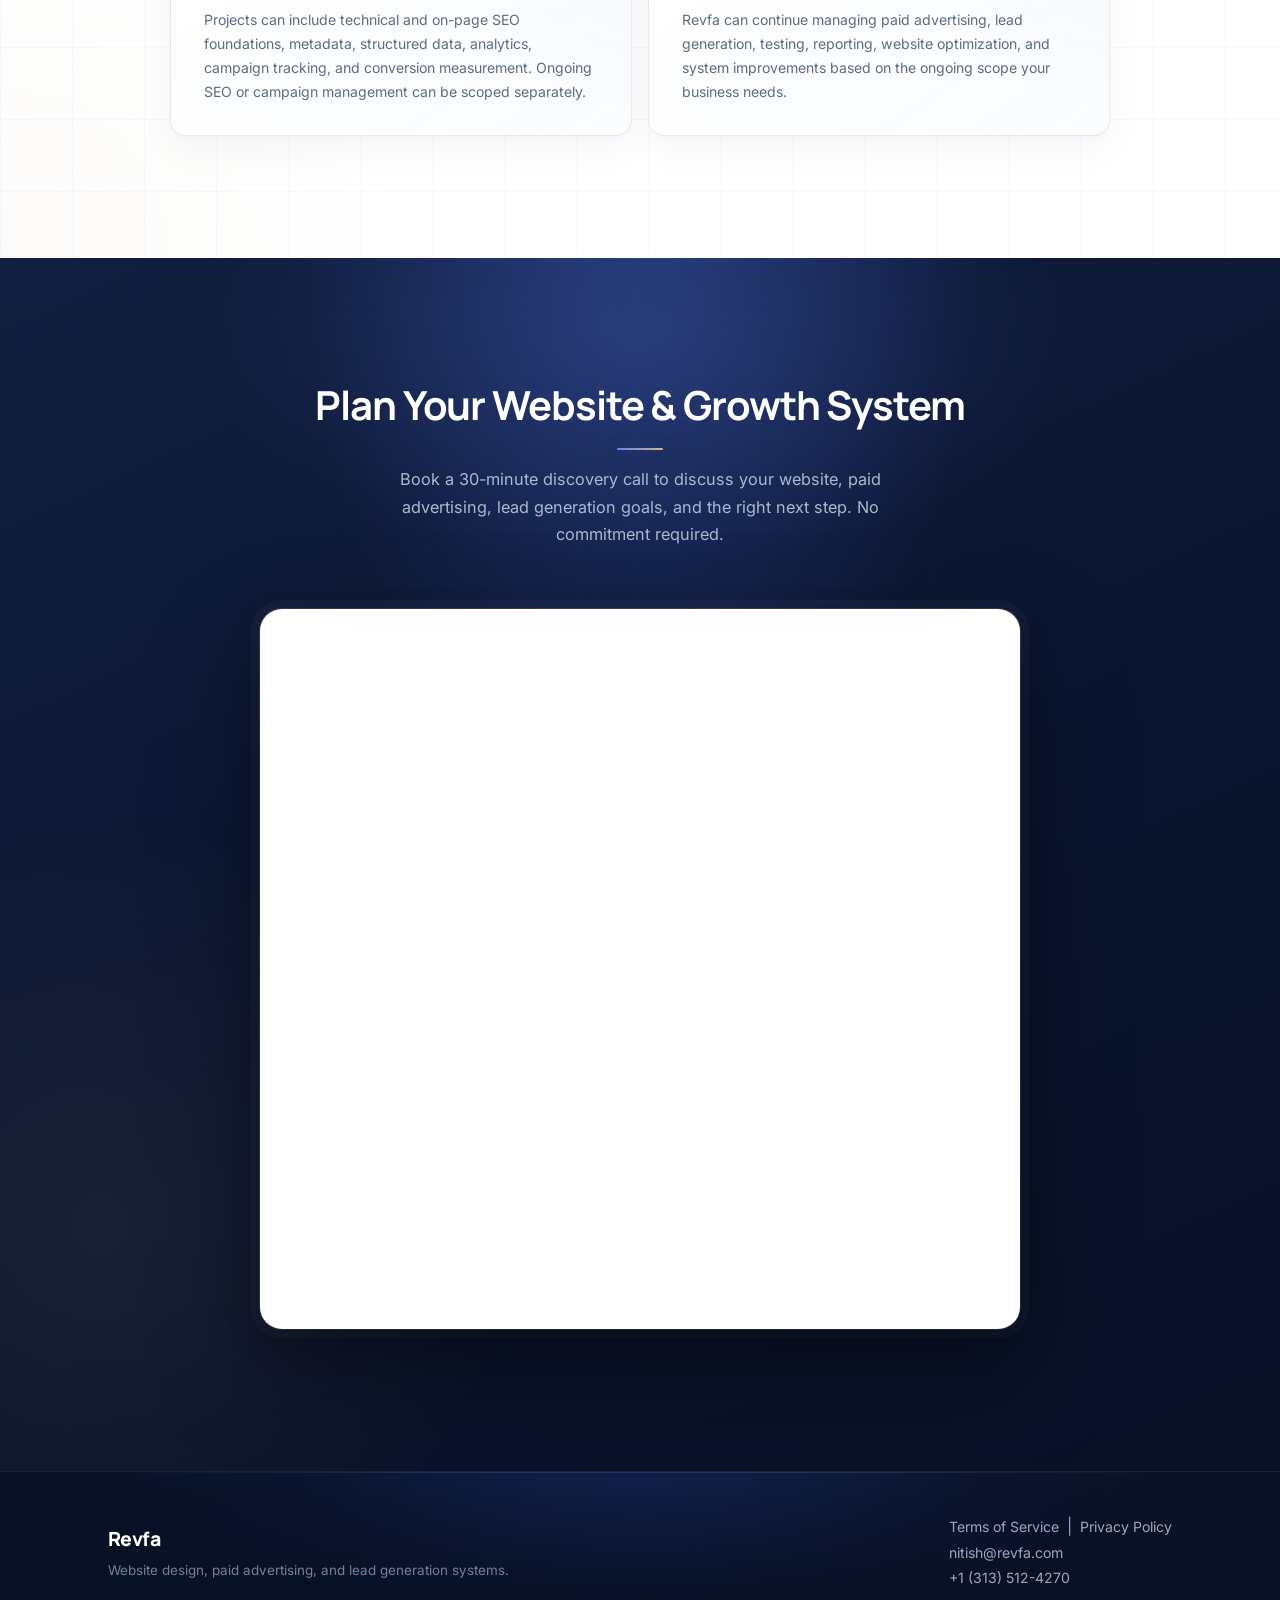
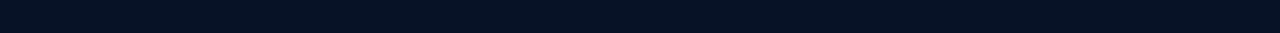
==== commit ee558acf: "Add files via upload" ====
--- a/index.html
+++ b/index.html
@@ -2019,6 +2019,7 @@
             <div class="footer-contact">
                 <p><a href="/terms">Terms of Service</a> &nbsp;|&nbsp; <a href="/privacy">Privacy Policy</a></p>
                 <p><a href="mailto:nitish@revfa.com">nitish@revfa.com</a></p>
+                <p><a href="tel:+13135124270">+1 (313) 512-4270</a></p>
             </div>
         </div>
     </footer>
